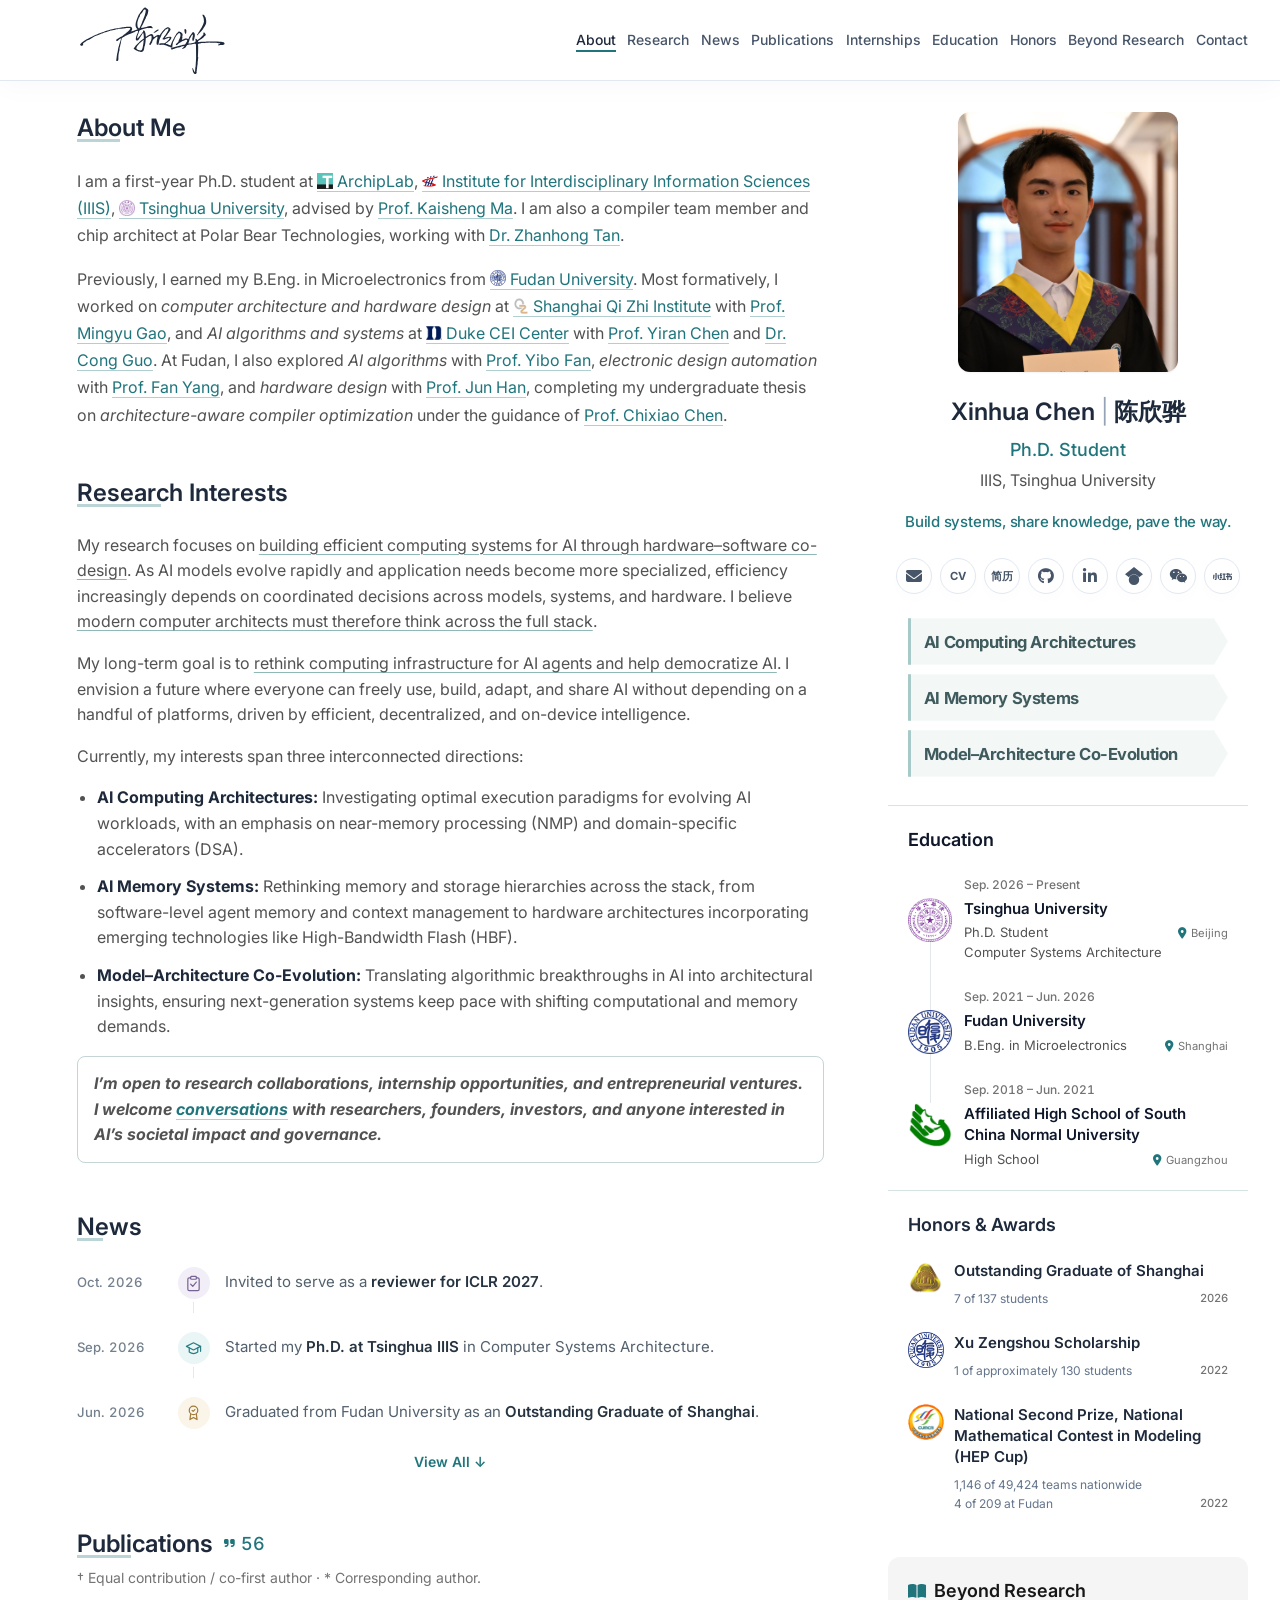
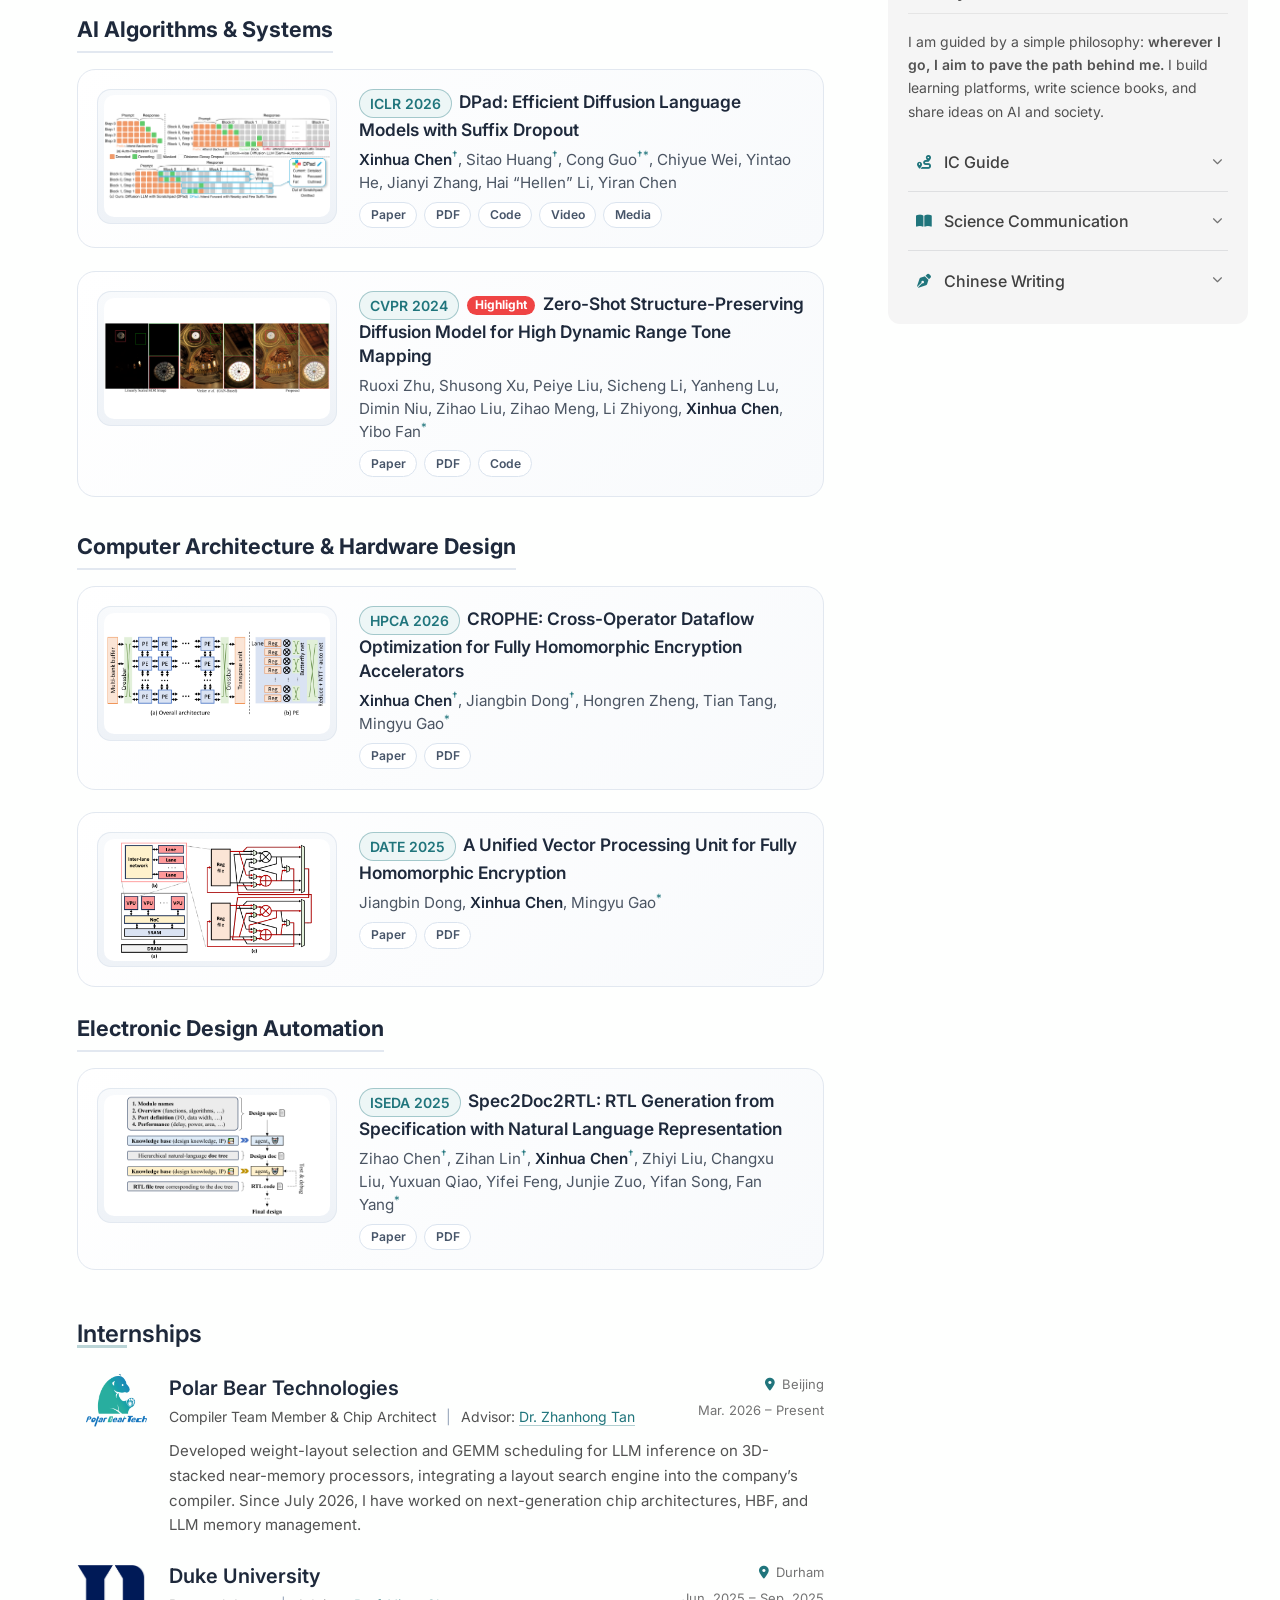
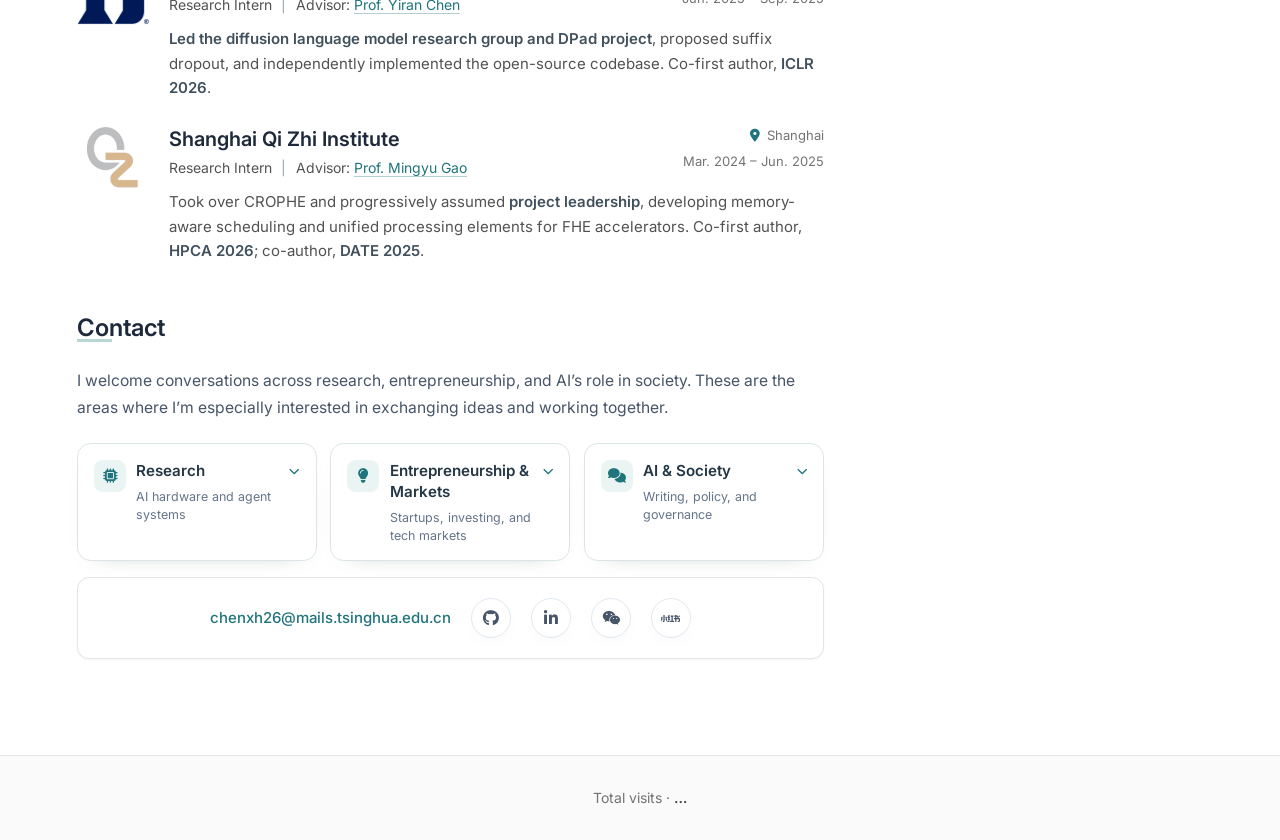
==== site/index.html @ 46548322 "Update published website" ====
<!DOCTYPE html>
<html lang="en" class="scroll-smooth">
<head>
    <meta charset="UTF-8">
    <meta name="viewport" content="width=device-width, initial-scale=1.0">
    <title>Xinhua Chen | 陈欣骅</title>
    <meta name="description" content="Xinhua Chen, Ph.D. student at Tsinghua IIIS. Research in computer architecture, efficient language model inference, and fully homomorphic encryption accelerators.">
    <link rel="preconnect" href="https://fonts.googleapis.com">
    <link rel="preconnect" href="https://fonts.gstatic.com" crossorigin>
    <link rel="stylesheet" href="https://cdnjs.cloudflare.com/ajax/libs/font-awesome/6.4.0/css/all.min.css">
    <link rel="stylesheet" href="assets/tailwind.css">
    <link rel="stylesheet" href="styles.css?v=20261011-signature-align">
</head>
<body class="bg-background text-foreground antialiased font-sans">
    <nav class="top-nav glass fixed top-0 left-0 right-0 z-50 transition-all duration-300">
        <div class="nav-container max-w-[1480px] mx-auto px-4 sm:px-6 lg:px-8">
            <div class="flex justify-between items-center h-16 lg:h-20">
                <div class="flex-shrink-0">
                    <a href="#" class="signature-brand" aria-label="Xinhua Chen, back to top">
                        <img src="assets/signature/signature.svg" alt="" width="800" height="380">
                        <canvas aria-hidden="true"></canvas>
                    </a>
                </div>

                <div class="hidden lg:block">
                    <div class="ml-10 flex items-center space-x-8">
                        <ul class="nav-links flex">
                            <li><a href="#about" class="nav-item">About</a></li>
                            <li><a href="#research-thrust" class="nav-item">Research</a></li>
                            <li><a href="#latest-news" class="nav-item">News</a></li>
                            <li><a href="#publications" class="nav-item">Publications</a></li>
                            <li><a href="#experience" class="nav-item">Internships</a></li>
                            <li><a href="#educations" class="nav-item">Education</a></li>
                            <li><a href="#honors" class="nav-item">Honors</a></li>
                            <li><a href="#outreach" class="nav-item">Beyond Research</a></li>
                            <li><a href="#contact" class="nav-item">Contact</a></li>
                        </ul>
                    </div>
                </div>

                <div class="lg:hidden flex items-center">
                    <button class="mobile-menu-btn p-2 rounded-md text-neutral-600 hover:text-primary" aria-label="Toggle navigation" aria-controls="mobile-menu" aria-expanded="false">
                        <i class="fas fa-bars"></i>
                    </button>
                </div>
            </div>

            <div class="mobile-menu hidden lg:hidden absolute top-16 left-0 w-full bg-white/95 backdrop-blur-md border-b border-neutral-200 shadow-lg" id="mobile-menu">
                <ul class="flex flex-col py-4 px-4 space-y-4">
                    <li><a href="#about" class="mobile-nav-item block text-neutral-600 hover:text-primary font-medium">About</a></li>
                    <li><a href="#research-thrust" class="mobile-nav-item block text-neutral-600 hover:text-primary font-medium">Research</a></li>
                    <li><a href="#latest-news" class="mobile-nav-item block text-neutral-600 hover:text-primary font-medium">News</a></li>
                    <li><a href="#publications" class="mobile-nav-item block text-neutral-600 hover:text-primary font-medium">Publications</a></li>
                    <li><a href="#experience" class="mobile-nav-item block text-neutral-600 hover:text-primary font-medium">Internships</a></li>
                    <li><a href="#educations" class="mobile-nav-item block text-neutral-600 hover:text-primary font-medium">Education</a></li>
                    <li><a href="#honors" class="mobile-nav-item block text-neutral-600 hover:text-primary font-medium">Honors</a></li>
                    <li><a href="#outreach" class="mobile-nav-item block text-neutral-600 hover:text-primary font-medium">Beyond Research</a></li>
                    <li><a href="#contact" class="mobile-nav-item block text-neutral-600 hover:text-primary font-medium">Contact</a></li>
                </ul>
            </div>
        </div>
    </nav>

    <main class="min-h-screen pt-20 lg:pt-28 pb-12">
        <div class="homepage-container w-full max-w-[1480px] mx-auto px-4 sm:px-6 lg:px-8">
            <div class="grid-layout">
                <div class="profile-column">
                    <div class="profile-card">
                        <div class="profile-image-container mb-6 mx-auto max-w-[180px]">
                            <img src="assets/profile.jpeg" alt="Xinhua Chen in graduation attire" class="profile-portrait w-full rounded-xl shadow-sm" width="220" height="260">
                        </div>

                        <div class="text-center mb-6">
                            <h1 class="text-2xl font-sans font-semibold text-primary mb-2">Xinhua Chen <span class="profile-name-divider">|</span> <span lang="zh">陈欣骅</span></h1>
                            <p class="text-lg text-accent font-medium mb-1">Ph.D. Student</p>
                            <p class="text-neutral-600 mb-2">IIIS, Tsinghua University</p>
                            <p class="profile-slogan">Build systems, share knowledge, pave the way.</p>
                        </div>

                        <div class="social-links flex flex-wrap justify-center gap-3 mb-6">
                            <a href="mailto:chenxh26@mails.tsinghua.edu.cn" class="social-btn" title="Email" aria-label="Email Xinhua Chen"><i class="fas fa-envelope" aria-hidden="true"></i></a>
                            <a href="assets/downloads/Xinhua_Chen_CV.pdf" target="_blank" rel="noopener noreferrer" class="social-btn" title="View English CV" aria-label="View English CV in a new tab"><span class="cv-label" aria-hidden="true">CV</span></a>
                            <a href="assets/downloads/Xinhua_Chen_CV_Chinese.pdf" target="_blank" rel="noopener noreferrer" class="social-btn" title="查看中文简历" aria-label="在新标签页查看中文简历" lang="zh"><span class="cv-label cv-label-zh" aria-hidden="true">简历</span></a>
                            <a href="https://github.com/Crys-Chen" target="_blank" rel="noopener noreferrer" class="social-btn" title="GitHub" aria-label="GitHub"><i class="fab fa-github" aria-hidden="true"></i></a>
                            <a href="https://www.linkedin.com/in/xinhua-欣骅-chen-陈-586653382" target="_blank" rel="noopener noreferrer" class="social-btn" title="LinkedIn" aria-label="LinkedIn"><i class="fab fa-linkedin-in" aria-hidden="true"></i></a>
                            <a href="https://scholar.google.com/citations?user=9-QFSy4AAAAJ&amp;hl=en" target="_blank" rel="noopener noreferrer" class="social-btn" title="Google Scholar" aria-label="Google Scholar"><span class="brand-icon scholar-icon" aria-hidden="true"></span></a>
                            <button type="button" class="social-btn" data-contact-qr="wechat" title="微信公众号" aria-label="微信公众号二维码" aria-haspopup="dialog" aria-controls="contact-qr-dialog"><i class="fab fa-weixin" aria-hidden="true"></i></button>
                            <a class="social-btn" href="https://www.xiaohongshu.com/user/profile/68313ca2000000000d009a5e" target="_blank" rel="noopener noreferrer" title="小红书" aria-label="Xiaohongshu"><span class="brand-icon xiaohongshu-icon" aria-hidden="true"></span></a>
                        </div>

                        <ul class="research-direction-tags" aria-label="Research directions">
                            <li>AI Computing Architectures</li>
                            <li>AI Memory Systems</li>
                            <li>Model–Architecture Co-Evolution</li>
                        </ul>
                    </div>
                        <section id="educations" class="education-sidebar scroll-mt-24">
                            <h3>Education</h3>
                            <article class="school-row">
                                <div class="school-date" aria-label="September 2026 to present"><time datetime="2026-09">Sep. 2026</time> <span>– Present</span></div>
                                <span class="school-logo tsinghua-logo"><img src="assets/schools/tsinghua-slide.png" alt="Tsinghua University emblem"></span>
                                <div class="school-info"><h4>Tsinghua University</h4><div class="school-subtitle"><p>Ph.D. Student</p><span class="school-location"><i class="fas fa-location-dot" aria-hidden="true"></i> Beijing</span></div><p>Computer Systems Architecture</p></div>
                            </article>
                            <article class="school-row">
                                <div class="school-date" aria-label="September 2021 to June 2026"><time datetime="2021-09">Sep. 2021</time> <time datetime="2026-06">– Jun. 2026</time></div>
                                <span class="school-logo fudan-logo"><img src="assets/schools/fudan-slide.png" alt="Fudan University emblem"></span>
                                <div class="school-info"><h4>Fudan University</h4><div class="school-subtitle"><p>B.Eng. in Microelectronics</p><span class="school-location"><i class="fas fa-location-dot" aria-hidden="true"></i> Shanghai</span></div></div>
                            </article>
                            <article class="school-row">
                                <div class="school-date" aria-label="September 2018 to June 2021"><time datetime="2018-09">Sep. 2018</time> <time datetime="2021-06">– Jun. 2021</time></div>
                                <span class="school-logo hsfz-logo"><img src="assets/schools/hsfz-slide.png" alt="华南师范大学附属中学校徽"></span>
                                <div class="school-info"><h4>Affiliated High School of South China Normal University</h4><div class="school-subtitle"><p>High School</p><span class="school-location"><i class="fas fa-location-dot" aria-hidden="true"></i> Guangzhou</span></div></div>
                            </article>
                        </section>
                        <section id="honors" class="honors-sidebar scroll-mt-24" aria-labelledby="honors-heading">
                            <div class="honors-sidebar-header">
                                <h2 id="honors-heading">Honors &amp; Awards</h2>
                                <button type="button" id="honors-toggle" class="inline-toggle" aria-controls="honors-container" aria-expanded="false">View All ↓</button>
                            </div>
                            <div id="honors-container" class="honors-list"></div>
                        </section>
                        <section id="outreach" class="outreach-sidebar scroll-mt-24" aria-labelledby="outreach-heading">
                            <h2 id="outreach-heading"><i class="fas fa-book-open" aria-hidden="true"></i> Beyond Research</h2>
                            <p class="outreach-sidebar-philosophy">I am guided by a simple philosophy: <strong>wherever I go, I aim to pave the path behind me.</strong> I build learning platforms, write science books, and share ideas on AI and society.</p>
                            <div class="outreach-cards">
                                <details class="outreach-project" id="outreach-guide">
                                    <summary><i class="fas fa-route outreach-entry-icon" aria-hidden="true"></i><span class="outreach-card-title">IC Guide</span><i class="fas fa-chevron-down outreach-chevron" aria-hidden="true"></i></summary>
                                    <div class="outreach-project-body">
                                    <p class="sidebar-project-description">I founded <em>IC Guide</em>, the first Chinese-language open IC self-study portal, to connect scattered coursework into clear learning paths and lower the barrier to entry.</p>
                                    <a class="outreach-media guide-preview" href="https://crys-chen.github.io/ic-guide/" aria-label="Explore IC Guide">
                                        <iframe src="assets/outreach/ic-guide-preview.html" title="IC Guide homepage with its animated heading" tabindex="-1" aria-hidden="true" loading="lazy"></iframe>
                                    </a>
                                    <a class="outreach-action" href="https://crys-chen.github.io/ic-guide/">Explore IC Guide <span aria-hidden="true">→</span></a>
                                    </div>
                                </details>
                                <details class="outreach-project" id="outreach-book">
                                    <summary><i class="fas fa-book-open outreach-entry-icon" aria-hidden="true"></i><span class="outreach-card-title">Science Communication</span><i class="fas fa-chevron-down outreach-chevron" aria-hidden="true"></i></summary>
                                    <div class="outreach-project-body">
                                    <p class="sidebar-project-description">I am the lead writer of a children’s science book with <a href="https://xhslink.cn/o/2GBCrM7FCgY">Tongleiren (<span lang="zh">童类人</span>)</a>, where I also serve as an invited reviewer.</p>
                                    <div class="sidebar-book-caption">
                                        <p class="sidebar-book-title"><em>Exploring the World of Semiconductors</em></p>
                                        <p class="sidebar-project-meta">Forthcoming late 2026</p>
                                    </div>
                                    <div class="outreach-media book-preview">
                                        <button type="button" data-outreach-image="assets/outreach/semiconductor-title-page.png" data-outreach-title="Exploring the World of Semiconductors" aria-label="Enlarge the book title page"><img src="assets/outreach/semiconductor-title-page.png" alt="Book title page with a white egret flying over solar panels" width="769" height="900" loading="lazy"></button>
                                        <button type="button" data-outreach-image="assets/outreach/semiconductor-materials.png" data-outreach-title="导体与绝缘体之间的‘墙头草’" aria-label="Enlarge the semiconductor science page"><img src="assets/outreach/semiconductor-materials.png" alt="Illustrated book page explaining conductors, insulators, and semiconductors" width="770" height="900" loading="lazy"></button>
                                    </div>
                                    </div>
                                </details>
                                <details class="outreach-project" id="outreach-writing">
                                    <summary><i class="fas fa-pen-nib outreach-entry-icon" aria-hidden="true"></i><span class="outreach-card-title">Chinese Writing</span><i class="fas fa-chevron-down outreach-chevron" aria-hidden="true"></i></summary>
                                    <div class="outreach-project-body">
                                    <p class="sidebar-project-description">I enjoy writing in Chinese about AI, technology, and society.</p>
                                    <div class="featured-essays">
                                        <a class="featured-essay" href="https://mp.weixin.qq.com/s?__biz=MzkxNTM3OTQzNQ==&amp;mid=2247484740&amp;idx=1&amp;sn=9d83e09115045f2c045a3c9a5104662e&amp;chksm=c0c61a5f7e9f4b59e85a2ce371d721b9494c367080428a4d435ed9a359a66a542ccae1cd14ba#rd" target="_blank" rel="noopener noreferrer"><img src="assets/writing/2247484740.jpg" alt="" width="959" height="409" loading="lazy"><span class="featured-essay-copy"><span class="featured-essay-title">The Dawn of AI Agents: Questions We Must Answer</span><span class="featured-essay-original" lang="zh">Agent 元年，我们将要回答的问题</span></span></a>
                                        <a class="featured-essay" href="https://mp.weixin.qq.com/s?__biz=MzkxNTM3OTQzNQ==&amp;mid=2247484773&amp;idx=1&amp;sn=2d0eef1e432b7f62ae9a76b5d4da2bc5&amp;chksm=c0ab6985c7c80ad5685bef1548c0268ba8429b05fb3a12d7e98c91e6fbd60878b0f61d862a95#rd" target="_blank" rel="noopener noreferrer"><img src="assets/writing/2247484773.jpg" alt="" width="1280" height="545" loading="lazy"><span class="featured-essay-copy"><span class="featured-essay-title">AI Doomerism Obscures the Questions That Matter Now</span><span class="featured-essay-original" lang="zh">“AI末世论”，掩盖了真正迫在眉睫的议题</span></span></a>
                                    </div>
                                    <a class="outreach-action" href="pages/writing.html">Read my essays <span aria-hidden="true">→</span></a>
                                    </div>
                                </details>
                            </div>
                        </section>
                </div>

                <div class="content-column space-y-12">
                    <section id="about" class="scroll-mt-24">
                        <div class="section-header mb-6">
                            <h2 class="text-2xl font-sans font-semibold text-primary">About Me</h2>
                        </div>
                        <div class="prose max-w-none text-neutral-600 text-left formal-font">
                            <p class="mb-4">I am a first-year Ph.D. student at <a class="link-highlight" href="https://group.iiis.tsinghua.edu.cn/~maks/"><img class="institution-icon" src="assets/organizations/archiplab.png" alt="" aria-hidden="true">ArchipLab</a>, <a class="link-highlight" href="https://iiis.tsinghua.edu.cn/"><img class="institution-icon" src="assets/organizations/iiis.png" alt="" aria-hidden="true">Institute for Interdisciplinary Information Sciences (IIIS)</a>, <a class="link-highlight" href="https://www.tsinghua.edu.cn/"><img class="institution-icon" src="assets/schools/tsinghua-slide.png" alt="" aria-hidden="true">Tsinghua University</a>, advised by <a class="link-highlight" href="https://iiis.tsinghua.edu.cn/rydw/qzjs/makaisheng.htm">Prof. Kaisheng Ma</a>. I am also a compiler team member and chip architect at Polar Bear Technologies, working with <a class="link-highlight" href="https://www.zhanhongtan.com/">Dr. Zhanhong Tan</a>.</p>
                            <p>Previously, I earned my B.Eng. in Microelectronics from <a class="link-highlight" href="https://www.fudan.edu.cn/"><img class="institution-icon" src="assets/schools/fudan-slide.png" alt="" aria-hidden="true">Fudan University</a>. Most formatively, I worked on <span class="research-area">computer architecture and hardware design</span> at <a class="link-highlight" href="https://www.sqz.ac.cn/"><img class="institution-icon" src="assets/organizations/qizhi-slide.png" alt="" aria-hidden="true">Shanghai Qi Zhi Institute</a> with <a class="link-highlight" href="https://people.iiis.tsinghua.edu.cn/~gaomy/">Prof. Mingyu Gao</a>, and <span class="research-area">AI algorithms and systems</span> at <a class="link-highlight" href="https://cei.pratt.duke.edu/"><img class="institution-icon" src="assets/organizations/duke-slide.png" alt="" aria-hidden="true">Duke CEI Center</a> with <a class="link-highlight" href="https://ece.duke.edu/people/yiran-chen/">Prof. Yiran Chen</a> and <a class="link-highlight" href="https://guocong.me/">Dr. Cong Guo</a>. At Fudan, I also explored <span class="research-area">AI algorithms</span> with <a class="link-highlight" href="https://viplab.fudan.edu.cn/about.html">Prof. Yibo Fan</a>, <span class="research-area">electronic design automation</span> with <a class="link-highlight" href="https://ephonic.github.io/">Prof. Fan Yang</a>, and <span class="research-area">hardware design</span> with <a class="link-highlight" href="https://icmne.fudan.edu.cn/2c/af/c48925a732335/page.htm">Prof. Jun Han</a>, completing my undergraduate thesis on <span class="research-area">architecture-aware compiler optimization</span> under the guidance of <a class="link-highlight" href="https://cihlab.github.io/cxchen.html">Prof. Chixiao Chen</a>.</p>
                        </div>
                    </section>

                    <section id="research-thrust" class="scroll-mt-24">
                        <div class="section-header mb-6"><h2 class="text-2xl font-sans font-semibold text-primary">Research Interests</h2></div>
                        <div class="space-y-4 text-neutral-600">
                            <p>My research focuses on <span class="research-emphasis">building efficient computing systems for AI through hardware–software co-design</span>. As AI models evolve rapidly and application needs become more specialized, efficiency increasingly depends on coordinated decisions across models, systems, and hardware. I believe <span class="research-emphasis">modern computer architects must therefore think across the full stack</span>.</p>
                            <p>My long-term goal is to <span class="research-emphasis">rethink computing infrastructure for AI agents and help democratize AI</span>. I envision a future where everyone can freely use, build, adapt, and share AI without depending on a handful of platforms, driven by efficient, decentralized, and on-device intelligence.</p>
                            <p>Currently, my interests span three interconnected directions:</p>
                            <ul class="list-disc pl-5 space-y-3">
                                <li><strong class="text-primary">AI Computing Architectures:</strong> Investigating optimal execution paradigms for evolving AI workloads, with an emphasis on near-memory processing (NMP) and domain-specific accelerators (DSA).</li>
                                <li><strong class="text-primary">AI Memory Systems:</strong> Rethinking memory and storage hierarchies across the stack, from software-level agent memory and context management to hardware architectures incorporating emerging technologies like High-Bandwidth Flash (HBF).</li>
                                <li><strong class="text-primary">Model–Architecture Co-Evolution:</strong> Translating algorithmic breakthroughs in AI into architectural insights, ensuring next-generation systems keep pace with shifting computational and memory demands.</li>
                            </ul>
                            <p class="collaboration-invitation">I’m open to research collaborations, internship opportunities, and entrepreneurial ventures. I welcome <a class="link-highlight" href="#contact">conversations</a> with researchers, founders, investors, and anyone interested in AI’s societal impact and governance.</p>
                        </div>
                    </section>

                    <section id="latest-news" class="scroll-mt-24">
                        <div class="section-header mb-6">
                            <h2 class="text-2xl font-sans font-semibold text-primary">News</h2>
                        </div>
                        <div id="news-container" class="news-list space-y-4"></div>
                        <div class="news-list-footer"><button type="button" id="news-toggle" class="inline-toggle" aria-controls="news-container" aria-expanded="false">View All ↓</button></div>
                    </section>

                    <section id="publications" class="scroll-mt-24">
                        <div class="section-header mb-6">
                            <div class="publication-heading-row">
                                <h2 class="text-2xl font-sans font-semibold text-primary">Publications</h2>
                                <a id="citation-count" class="citation-count" href="https://scholar.google.com/citations?user=9-QFSy4AAAAJ&amp;hl=en" target="_blank" rel="noopener noreferrer" aria-label="Total citations on Google Scholar">
                                    <i class="fa-solid fa-quote-right" aria-hidden="true"></i>
                                    <span data-citation-value>…</span>
                                </a>
                            </div>
                            <p class="text-sm text-neutral-500 mt-2">† Equal contribution / co-first author · * Corresponding author.</p>
                        </div>

                        <div id="featured-publications-container" class="publications-list space-y-6"></div>
                    </section>



                    <section id="experience" class="scroll-mt-24">
                        <div class="section-header mb-6"><h2 class="text-2xl font-sans font-semibold text-primary">Internships</h2></div>
                        <div class="space-y-6 text-neutral-600">
                            <article class="experience-entry">
                                <span class="organization-logo polar-logo"><img src="assets/organizations/polar-bear.png" alt="Polar Bear Technologies logo"></span>
                                <div>
                                <div class="experience-header">
                                    <div>
                                        <h3 class="text-xl font-sans font-semibold text-primary">Polar Bear Technologies</h3>
                                        <p class="experience-advisor"><span class="experience-role">Compiler Team Member &amp; Chip Architect</span> <span class="experience-advisor-group"><span class="experience-separator" aria-hidden="true">|</span> Advisor: <a class="link-highlight" href="https://www.zhanhongtan.com/">Dr. Zhanhong Tan</a></span></p>
                                    </div>
                                    <div class="experience-meta"><span><i class="fas fa-location-dot" aria-hidden="true"></i> Beijing</span><time>Mar. 2026 – Present</time></div>
                                </div>
                                <p class="experience-details">Developed weight-layout selection and GEMM scheduling for LLM inference on 3D-stacked near-memory processors, integrating a layout search engine into the company’s compiler. Since July 2026, I have worked on next-generation chip architectures, HBF, and LLM memory management.</p>
                            </div>
                            </article>
                            <article class="experience-entry">
                                <img class="organization-logo duke" src="assets/organizations/duke-slide.png" alt="Duke University logo">
                                <div>
                                <div class="experience-header">
                                    <div>
                                        <h3 class="text-xl font-sans font-semibold text-primary">Duke University</h3>
                                        <p class="experience-advisor"><span class="experience-role">Research Intern</span> <span class="experience-advisor-group"><span class="experience-separator" aria-hidden="true">|</span> Advisor: <a class="link-highlight" href="https://ece.duke.edu/people/yiran-chen/">Prof. Yiran Chen</a></span></p>
                                    </div>
                                    <div class="experience-meta"><span><i class="fas fa-location-dot" aria-hidden="true"></i> Durham</span><time>Jun. 2025 – Sep. 2025</time></div>
                                </div>
                                <p class="experience-details"><strong>Led the diffusion language model research group and DPad project</strong>, proposed suffix dropout, and independently implemented the open-source codebase. Co-first author, <strong>ICLR 2026</strong>.</p>
                            </div>
                            </article>
                            <article class="experience-entry">
                                <img class="organization-logo qizhi" src="assets/organizations/qizhi-slide.png" alt="Shanghai Qi Zhi Institute logo">
                                <div>
                                <div class="experience-header">
                                    <div>
                                        <h3 class="text-xl font-sans font-semibold text-primary">Shanghai Qi Zhi Institute</h3>
                                        <p class="experience-advisor"><span class="experience-role">Research Intern</span> <span class="experience-advisor-group"><span class="experience-separator" aria-hidden="true">|</span> Advisor: <a class="link-highlight" href="https://people.iiis.tsinghua.edu.cn/~gaomy/">Prof. Mingyu Gao</a></span></p>
                                    </div>
                                    <div class="experience-meta"><span><i class="fas fa-location-dot" aria-hidden="true"></i> Shanghai</span><time>Mar. 2024 – Jun. 2025</time></div>
                                </div>
                                <p class="experience-details">Took over CROPHE and progressively assumed <strong>project leadership</strong>, developing memory-aware scheduling and unified processing elements for FHE accelerators. Co-first author, <strong>HPCA 2026</strong>; co-author, <strong>DATE 2025</strong>.</p>
                            </div>
                            </article>
                        </div>
                    </section>



                    <section id="contact" class="scroll-mt-24">
                        <div class="section-header mb-6"><h2 class="text-2xl font-sans font-semibold text-primary">Contact</h2></div>
                        <div class="contact-content">
                            <p class="contact-intro">I welcome conversations across research, entrepreneurship, and AI’s role in society. These are the areas where I’m especially interested in exchanging ideas and working together.</p>
                            <div class="contact-topics">
                                <button type="button" class="contact-topic" aria-expanded="false" aria-controls="contact-research"><span class="contact-topic-icon"><i class="fas fa-microchip" aria-hidden="true"></i></span><span class="contact-topic-labels"><span class="contact-topic-title">Research</span><span class="contact-topic-subtitle">AI hardware and agent systems</span></span><i class="fas fa-chevron-down contact-topic-chevron" aria-hidden="true"></i></button>
                                <button type="button" class="contact-topic" aria-expanded="false" aria-controls="contact-ventures"><span class="contact-topic-icon"><i class="fas fa-lightbulb" aria-hidden="true"></i></span><span class="contact-topic-labels"><span class="contact-topic-title">Entrepreneurship &amp; Markets</span><span class="contact-topic-subtitle">Startups, investing, and tech markets</span></span><i class="fas fa-chevron-down contact-topic-chevron" aria-hidden="true"></i></button>
                                <button type="button" class="contact-topic" aria-expanded="false" aria-controls="contact-society"><span class="contact-topic-icon"><i class="fas fa-comments" aria-hidden="true"></i></span><span class="contact-topic-labels"><span class="contact-topic-title">AI &amp; Society</span><span class="contact-topic-subtitle">Writing, policy, and governance</span></span><i class="fas fa-chevron-down contact-topic-chevron" aria-hidden="true"></i></button>
                            </div>
                            <div class="contact-topic-panel" id="contact-research" hidden><p>My current work focuses on 3D-stacked near-memory processing and High-Bandwidth Flash (HBF). I study how emerging workloads, including workplace AI agents and world models, reshape compute and memory requirements.</p><p>I welcome collaborations on these topics and, more broadly, on redesigning computer systems for AI agents across the hardware–software stack.</p></div>
                            <div class="contact-topic-panel" id="contact-ventures" hidden><p>My technical perspective has helped me spot emerging opportunities in memory, CPUs, and EDA in public markets. I’m less certain how far that growth will go or how markets will price it, and I’d value investors’ perspectives.</p><p>I also have early startup ideas and hope to found a company in the next two to five years. I’d be glad to meet potential cofounders.</p></div>
                            <div class="contact-topic-panel" id="contact-society" hidden><p>A compelling technical vision does not guarantee a better society. In my essay <a href="https://mp.weixin.qq.com/s?__biz=MzkxNTM3OTQzNQ==&amp;mid=2247484773&amp;idx=1&amp;sn=2d0eef1e432b7f62ae9a76b5d4da2bc5&amp;chksm=c0ab6985c7c80ad5685bef1548c0268ba8429b05fb3a12d7e98c91e6fbd60878b0f61d862a95#rd" target="_blank" rel="noopener noreferrer">“AI Doomerism Obscures the Questions That Matter Now”</a> (in Chinese), I raise six questions about AI’s effects on human relationships, collective judgment, and the governance of on-device models. Addressing them calls for perspectives from psychology, sociology, economics, and law.</p><p>I welcome conversations and collaborations across these fields.</p></div>
                            <div class="contact-card bg-white rounded-xl shadow-sm border border-neutral-200 p-5">
                            <div class="social-links contact-social-links">
                            <a href="mailto:chenxh26@mails.tsinghua.edu.cn" class="contact-email" aria-label="Email Xinhua Chen">chenxh26@mails.tsinghua.edu.cn</a>
                            <a href="https://github.com/Crys-Chen" target="_blank" rel="noopener noreferrer" class="social-btn" title="GitHub" aria-label="GitHub"><i class="fab fa-github" aria-hidden="true"></i></a>
                            <a href="https://www.linkedin.com/in/xinhua-欣骅-chen-陈-586653382" target="_blank" rel="noopener noreferrer" class="social-btn" title="LinkedIn" aria-label="LinkedIn"><i class="fab fa-linkedin-in" aria-hidden="true"></i></a>
                            <button type="button" class="social-btn" data-contact-qr="wechat" title="微信公众号" aria-label="微信公众号二维码" aria-haspopup="dialog" aria-controls="contact-qr-dialog"><i class="fab fa-weixin" aria-hidden="true"></i></button>
                            <a class="social-btn" href="https://www.xiaohongshu.com/user/profile/68313ca2000000000d009a5e" target="_blank" rel="noopener noreferrer" title="小红书" aria-label="Xiaohongshu"><span class="brand-icon xiaohongshu-icon" aria-hidden="true"></span></a>
                            </div>
                            </div>
                        </div>
                    </section>
                </div>
            </div>
        </div>
    </main>

    <dialog id="outreach-preview-dialog" class="outreach-preview-dialog" aria-labelledby="outreach-preview-title">
        <div class="outreach-preview-header"><h2 id="outreach-preview-title"></h2><button type="button" aria-label="Close image preview">×</button></div>
        <img alt="">
    </dialog>

    <dialog id="contact-qr-dialog" class="contact-qr-dialog" aria-labelledby="contact-qr-title">
        <div class="contact-qr-header">
            <h2 id="contact-qr-title"></h2>
            <button type="button" class="contact-qr-close" aria-label="Close QR code"><i class="fas fa-xmark" aria-hidden="true"></i></button>
        </div>
        <img id="contact-qr-image" alt="" width="430" height="430">
        <p class="contact-qr-hint">扫描二维码关注 / Scan to follow</p>
    </dialog>

    <footer class="border-t border-neutral-200 py-8 mt-12 bg-neutral-50">
        <div class="max-w-[90rem] mx-auto px-4 text-center text-neutral-500 text-sm">
            <p>Total visits <span aria-hidden="true">·</span> <strong id="visit-count" class="text-neutral-700 font-semibold">…</strong></p>
        </div>
    </footer>

    <script src="script.js?v=20261010-contact-topics"></script>
    <script defer src="assets/signature/engine.js"></script>
    <script defer src="assets/signature/brand.js?v=20261011-speed2"></script>
    <script defer src="assets/visit.js"></script>
</body>
</html>
---- site/styles.css ----
@import url('https://fonts.googleapis.com/css2?family=Inter:wght@400;500;600;700&display=swap');

body {
    font-family: 'Inter', -apple-system, BlinkMacSystemFont, 'Segoe UI', 'PingFang SC', 'Noto Sans SC', sans-serif;
    color: #0f172a;
    background-color: #f8fafc;
    line-height: 1.6;
    margin: 0;
}

h1, h2, h3, h4, h5, h6 {
    font-family: 'Inter', -apple-system, BlinkMacSystemFont, 'Segoe UI', 'PingFang SC', 'Noto Sans SC', sans-serif;
}

a {
    color: inherit;
}

.font-serif {
    font-family: 'Inter', -apple-system, BlinkMacSystemFont, 'Segoe UI', 'PingFang SC', 'Noto Sans SC', sans-serif;
}

.font-sans {
    font-family: 'Inter', -apple-system, BlinkMacSystemFont, 'Segoe UI', 'PingFang SC', 'Noto Sans SC', sans-serif;
}

.glass {
    background: rgba(255, 255, 255, 0.85);
    backdrop-filter: blur(12px);
    -webkit-backdrop-filter: blur(12px);
    border-bottom: 1px solid rgba(255, 255, 255, 0.3);
    box-shadow: 0 4px 30px rgba(0, 0, 0, 0.03);
}

.top-nav {
    background: rgba(255, 255, 255, 0.92);
    border-bottom: 1px solid #e2e8f0;
}

.signature-brand {
    display: block;
    position: relative;
    width: 150px;
    height: 71px;
    flex-shrink: 0;
}

.signature-brand img,
.signature-brand canvas {
    position: absolute;
    inset: 0;
    display: block;
    width: 100%;
    height: 100%;
}

.signature-brand canvas { opacity: 0; }
.signature-brand.is-animated img { opacity: 0; }
.signature-brand.is-animated canvas { opacity: 1; }

@media (min-width: 1024px) {
    .top-nav .nav-container { padding-left: clamp(64px, 6vw, 96px); }
}

@media (max-width: 1023px) {
    .signature-brand { width: 124px; height: 59px; }
}

.nav-links {
    list-style: none;
    margin: 0;
    padding: 0;
    gap: clamp(.5rem, .9vw, .9rem);
    align-items: center;
}

.nav-item {
    position: relative;
    white-space: nowrap;
    font-size: .875rem;
    font-weight: 500;
    color: #475569;
    transition: color 0.2s;
    text-decoration: none;
}

.nav-item:hover,
.nav-item.active {
    color: #1e293b;
}

.nav-item::after {
    content: '';
    position: absolute;
    width: 0;
    height: 2px;
    bottom: -4px;
    left: 0;
    background-color: #20757c;
    transition: width 0.3s ease;
}

.nav-item:hover::after,
.nav-item.active::after {
    width: 100%;
}

.profile-image-container {
    position: relative;
    z-index: 10;
}

.profile-image-container .profile-portrait {
    aspect-ratio: 11 / 13;
    height: auto;
    object-fit: cover;
    object-position: 36% center;
}

.profile-name-divider { color: #94a3b8; font-weight: 400; }
.profile-card { container-type: inline-size; min-width: 0; }
.profile-slogan { margin: 1rem auto 0; color: #20757c; font-size: clamp(.75rem, 4.17cqi, .9375rem); line-height: 1.65; font-weight: 500; letter-spacing: -.015em; white-space: nowrap; }
.research-direction-tags {
    display: grid;
    gap: .6rem;
    list-style: none;
    padding: 0;
    margin: 0 1.25rem 1.75rem;
}
.research-direction-tags li {
    padding: .7rem 1.25rem .7rem .8rem;
    border: 0;
    border-left: 3px solid #a7c9c8;
    border-radius: 0;
    background: #f3f8f7;
    color: #405b5e;
    font-size: clamp(.875rem, 4.6cqi, 1.0625rem);
    font-weight: 700;
    letter-spacing: -.025em;
    line-height: 1.45;
    white-space: nowrap;
    clip-path: polygon(0 0, calc(100% - 14px) 0, 100% 50%, calc(100% - 14px) 100%, 0 100%);
}
.institution-icon { display: inline-block; width: 1em; height: 1em; object-fit: contain; vertical-align: -0.12em; margin-right: 0.25em; }
.institution-globe { font-size: 0.9em; margin-right: 0.25em; }
.research-area {
    font-style: italic;
    text-decoration: none;
}
.contact-intro { margin: 0 0 1.35rem; color: #475569; font-size: .98rem; line-height: 1.7; }
.contact-topics { display: grid; grid-template-columns: repeat(3, minmax(0, 1fr)); gap: .85rem; margin-bottom: 1rem; align-items: stretch; }
.contact-topic { display: grid; grid-template-columns: 2rem minmax(0, 1fr) .65rem; gap: .65rem; align-items: start; min-width: 0; min-height: 6.5rem; padding: 1rem; border: 1px solid #dbe5e7; border-radius: .85rem; background: #fff; box-shadow: 0 8px 24px -22px rgba(15, 23, 42, .6); cursor: pointer; text-align: left; font-family: inherit; }
.contact-topic[aria-expanded="true"] { border-color: #9ec7c5; background: #f6faf9; box-shadow: 0 10px 28px -22px rgba(32, 117, 124, .55); }
.contact-topic:focus-visible { outline: 2px solid #20757c; outline-offset: 3px; }
.contact-topic-icon { display: inline-flex; align-items: center; justify-content: center; width: 2rem; height: 2rem; border-radius: .55rem; background: #eaf4f3; color: #20757c; font-size: .9rem; }
.contact-topic-labels { display: grid; gap: .42rem; min-width: 0; }
.contact-topic-title { color: #243746; font-size: .95rem; font-weight: 600; line-height: 1.4; }
.contact-topic-subtitle { color: #64748b; font-size: .78rem; line-height: 1.4; }
.contact-topic-chevron { margin-top: .35rem; color: #20757c; font-size: .68rem; transition: transform .2s ease; }
.contact-topic[aria-expanded="true"] .contact-topic-chevron { transform: rotate(180deg); }
.contact-topic-panel { margin: 0 0 1rem; padding: 1.15rem 1.35rem; border: 1px solid #dbe5e7; border-radius: .85rem; background: #f8fbfa; color: #475569; font-size: .94rem; line-height: 1.7; }
.contact-topic-panel[hidden] { display: none; }
.contact-topic-panel p { margin: 0; }
.contact-topic-panel p + p { margin-top: .85rem; }
.contact-topic-panel a { color: #20757c; text-decoration: underline; text-underline-offset: .15em; }
.contact-social-links { display: flex; flex-wrap: nowrap; align-items: center; justify-content: center; gap: clamp(.5rem, 2vw, 1.25rem); }
.contact-email { color: #20757c; font-size: .9375rem; font-weight: 500; text-decoration: none; white-space: nowrap; }
.contact-email:hover { text-decoration: underline; text-underline-offset: .2em; }
.contact-email:focus-visible { outline: 2px solid #20757c; outline-offset: 3px; }
@media (max-width: 760px) { .contact-topics { grid-template-columns: 1fr; } .contact-topic { min-height: 0; } }
@media (max-width: 540px) { .contact-social-links { flex-wrap: wrap; } .contact-email { flex-basis: 100%; text-align: center; white-space: normal; overflow-wrap: anywhere; } }
@media (prefers-reduced-motion: reduce) { .contact-topic-chevron { transition: none; } }
.pub-summary { font-size: .9rem; color: #475569; margin: .65rem 0 .35rem; }
.pub-contribution { font-size: .85rem; color: #64748b; margin: .35rem 0 .65rem; }

section {
    position: relative;
}

.section-header h2,
.section-title {
    position: relative;
    display: inline-block;
}

.section-header h2::after,
.section-title::after {
    content: '';
    position: absolute;
    bottom: 2px;
    left: 0;
    width: 40%;
    height: 3px;
    background-color: rgba(32, 117, 124, 0.3);
    z-index: -1;
}

.grid-layout {
    display: grid;
    grid-template-columns: 1fr;
    gap: 2rem;
}

@media (max-width: 1023px) {
    .profile-column,
    .content-column { display: contents; }
    .profile-card { order: 0; }
    .research-direction-tags { display: none; }
    .content-column > section { margin-top: 0 !important; min-width: 0; }
    #about { order: 1; }
    #research-thrust { order: 2; }
    #latest-news { order: 3; }
    #publications { order: 4; }
    #experience { order: 5; }
    #educations { order: 6; }
    #honors { order: 7; }
    #outreach { order: 8; margin-top: 0; }
    #contact { order: 9; }
}

@media (min-width: 1024px) {
    main .homepage-container { padding-left: clamp(64px, 6vw, 96px); }
    .profile-column .profile-image-container { max-width: 220px; }
    .grid-layout {
        grid-template-columns: minmax(0, 1fr) 360px;
        gap: 4rem;
        align-items: start;
    }
    .profile-column { grid-column: 2; grid-row: 1; }
    .content-column { grid-column: 1; grid-row: 1; min-width: 0; }
}

.inline-toggle {
    color: #20757c;
    font-size: 0.875rem;
    font-weight: 600;
    padding: 0.4rem 0;
    cursor: pointer;
}
.inline-toggle:hover { text-decoration: underline; }
.inline-toggle:focus-visible { outline: 2px solid #20757c; outline-offset: 4px; }
[hidden] { display: none !important; }
.education-sidebar { padding: 1.25rem; border-top: 1px solid #d5e3e4; }
.education-sidebar > h3 { font-size: 1.125rem; font-weight: 600; margin-bottom: 1.25rem; }
.school-row { position: relative; display: grid; grid-template-columns: 44px minmax(0, 1fr); column-gap: 12px; row-gap: 4px; align-items: start; margin-bottom: 1.5rem; }
.school-row:not(:last-child)::before { content: ''; position: absolute; left: 22px; top: 44px; bottom: -68px; width: 1px; background: #e3e8eb; }
.school-info { grid-column: 2; grid-row: 2; min-width: 0; }
.school-subtitle { display: flex; align-items: baseline; justify-content: space-between; gap: .5rem; margin-top: .3rem; }
.school-row .school-subtitle p { flex: 1; min-width: 0; margin-top: 0; }
.school-row .school-subtitle + p { margin-top: 0; }
.school-location { flex-shrink: 0; color: #737373; font-size: .7rem; line-height: 1.6; white-space: nowrap; }
.school-date { grid-column: 2; grid-row: 1; color: #737373; font-size: .75rem; line-height: 1.6; white-space: nowrap; font-variant-numeric: tabular-nums; font-weight: 500; }
.school-date time, .school-date span { display: inline; }
.experience-entry { display: grid; grid-template-columns: 72px minmax(0, 1fr); gap: 1.25rem; }
.experience-header { display: grid; grid-template-columns: minmax(0, 1fr) auto; gap: 1rem; align-items: start; margin-bottom: 0.65rem; }
.experience-advisor { font-size: 0.875rem; margin-top: 0.25rem; }
.experience-role { font-style: normal; }
.experience-advisor-group { white-space: nowrap; }
.experience-separator { color: #94a3b8; padding: 0 .35rem; }
.experience-details { font-size: .9375rem; line-height: 1.65; }
.experience-details strong { color: #40515d; font-weight: 600; }
.experience-meta { text-align: right; color: #737373; font-size: 0.8125rem; line-height: 1.6; }
.experience-meta span, .experience-meta time { display: block; }
.experience-meta time { margin-top: 0.3rem; }
.experience-meta .fa-location-dot { color: #20757c; margin-right: 0.2em; }
.organization-logo { width: 72px; height: 64px; object-fit: contain; }
.school-location .fa-location-dot { color: #20757c; margin-right: 0.2em; }
.polar-logo { display: block; overflow: hidden; }
.polar-logo img { width: 235px; height: auto; max-width: none; }
@media (max-width: 400px) {
    .experience-entry { grid-template-columns: 48px minmax(0, 1fr); gap: 0.75rem; }
    .organization-logo { width: 48px; height: 48px; }
    .polar-logo img { width: 155px; }
}
.school-row:last-child { margin-bottom: 0; }
.school-row h4 { font-size: 0.9375rem; font-weight: 600; line-height: 1.4; }
.school-row p { font-size: 0.8125rem; line-height: 1.5; color: #525252; margin-top: 0.3rem; }
.school-logo { grid-column: 1; grid-row: 2; position: relative; z-index: 1; display: block; width: 44px; height: 44px; flex-shrink: 0; border-radius: 50%; background: #fefffe; }
.school-logo img { height: 100%; width: 100%; object-fit: contain; }
.outreach-card {
    padding: 1.25rem;
    border-top: 1px solid #d5e3e4;
    color: #525252;
    font-size: 0.9375rem;
    line-height: 1.75;
}

.outreach-card h3 {
    color: #171717;
    font-size: 1.125rem;
    font-weight: 600;
    margin-bottom: 1rem;
}

.outreach-card p + p { margin-top: 1rem; }

.collaboration-invitation { margin-top: .35rem; border: 1px solid #c5d5d6; border-radius: 8px; padding: .9rem 1rem; color: #525252; font-size: 1rem; line-height: 1.6; font-weight: 700; font-style: italic; }
.collaboration-invitation .link-highlight { color: #20757c; font-weight: inherit; font-style: inherit; }
.pub-title-translation { display: block; margin-top: .2rem; color: #64748b; font-size: .875rem; font-weight: 400; line-height: 1.5; }

::-webkit-scrollbar {
    width: 8px;
}

::-webkit-scrollbar-track {
    background: #f1f5f9;
}

::-webkit-scrollbar-thumb {
    background: #cbd5e1;
    border-radius: 4px;
}

::-webkit-scrollbar-thumb:hover {
    background: #94a3b8;
}

.text-accent {
    color: #20757c;
}

.bg-accent {
    background-color: #20757c;
}

.border-accent {
    border-color: #20757c;
}

.hover\:text-accent:hover {
    color: #20757c;
}

details summary {
    cursor: pointer;
    transition: all 0.2s cubic-bezier(0.4, 0, 0.2, 1);
    text-align: left;
}

.formal-font {
    font-family: 'Inter', -apple-system, BlinkMacSystemFont, 'Segoe UI', 'PingFang SC', 'Noto Sans SC', sans-serif;
    font-size: 1rem;
    line-height: 1.6;
}

.link-highlight {
    color: #20757c;
    text-decoration: none;
    border-bottom: 1px solid rgba(32, 117, 124, 0.35);
}

.link-highlight:hover {
    color: #18575d;
}

.social-btn {
    width: 2.5rem;
    height: 2.5rem;
    display: inline-flex;
    align-items: center;
    justify-content: center;
    border-radius: 999px;
    border: 1px solid #e2e8f0;
    color: #475569;
    background: #ffffff;
    text-decoration: none;
    cursor: pointer;
    flex-shrink: 0;
    transition: all 0.2s ease;
    box-shadow: 0 6px 18px -16px rgba(15, 23, 42, 0.55);
}

.social-btn:hover {
    border-color: rgba(32, 117, 124, 0.5);
    color: #20757c;
    transform: translateY(-1px);
}

.social-btn:focus-visible { outline: 2px solid #20757c; outline-offset: 3px; }
.profile-card .social-links { gap: .5rem; }
.profile-card .social-btn { width: 2.25rem; height: 2.25rem; }
.cv-label { font-size: .7rem; line-height: 1; font-weight: 700; letter-spacing: -.02em; }
.cv-label-zh { font-size: .68rem; letter-spacing: 0; }
.brand-icon { display: inline-block; width: 1.15rem; height: 1.15rem; background-color: currentColor; -webkit-mask: var(--brand-mask) center / contain no-repeat; mask: var(--brand-mask) center / contain no-repeat; }
.scholar-icon { --brand-mask: url('assets/icons/googlescholar.svg'); }
.xiaohongshu-icon { --brand-mask: url('assets/icons/xiaohongshu.svg'); width: 1.45rem; }
.contact-qr-dialog { margin: auto; width: min(380px, calc(100vw - 32px)); padding: 1.25rem; border: 1px solid #e2e8f0; border-radius: 1rem; color: #475569; background: white; max-height: calc(100dvh - 32px); overflow-y: auto; }
.contact-qr-dialog::backdrop { background: rgba(15, 23, 42, 0.45); }
.contact-qr-header { display: flex; align-items: center; justify-content: space-between; gap: 1rem; margin-bottom: 1rem; }
.contact-qr-header h2 { font-size: 1.125rem; font-weight: 600; }
.contact-qr-close { display: inline-flex; align-items: center; justify-content: center; width: 2rem; height: 2rem; cursor: pointer; border-radius: 50%; }
.contact-qr-close:hover { background: #f1f5f9; }
.contact-qr-dialog img { display: block; width: 100%; height: auto; }
.contact-qr-hint { margin-top: 1rem; text-align: center; font-size: 0.8125rem; }

.timeline-item {
    align-items: flex-start;
}

.school-logo-container {
    box-sizing: border-box;
}

.content-container {
    max-width: 1100px;
    margin: 0 auto;
    padding: 6rem 1.25rem 3rem;
}

.main-wrapper {
    width: 100%;
}

.main-content {
    width: 100%;
}

.section {
    background: transparent;
}

.section-title {
    font-size: 1.5rem;
    font-weight: 600;
    color: #1e293b;
    margin: 0 0 1rem;
}

.subtitle-text {
    font-size: 0.95rem;
    color: #64748b;
    margin-left: 0.5rem;
}

.content-block {
    margin-top: 1.5rem;
}

.view-all-container {
    margin-top: 2rem;
    display: flex;
    justify-content: center;
}

.view-all-btn {
    display: inline-flex;
    align-items: center;
    gap: 0.5rem;
    padding: 0.7rem 1.1rem;
    border-radius: 999px;
    border: 1px solid #dbe4ef;
    background: #ffffff;
    color: #334155;
    text-decoration: none;
    transition: all 0.2s ease;
}

.view-all-btn:hover {
    border-color: rgba(32, 117, 124, 0.55);
    color: #20757c;
    background: #edf6f6;
}

.publication-filters {
    display: flex;
    flex-wrap: wrap;
    gap: 0.75rem;
    margin: 1rem 0 0;
}

.filter-link {
    display: inline-flex;
    align-items: center;
    gap: 0.45rem;
    padding: 0.55rem 0.95rem;
    border-radius: 999px;
    border: 1px solid #dbe4ef;
    background: #ffffff;
    color: #475569;
    text-decoration: none;
    transition: all 0.2s ease;
}

.filter-link:hover,
.filter-link.active {
    background: #1e293b;
    border-color: #1e293b;
    color: #ffffff;
}

.empty-state {
    text-align: center;
    color: #64748b;
    padding: 2rem 0;
}

.pub-year-group {
    margin-bottom: 2rem;
}

.pub-category-description {
    margin: -.45rem 0 1rem;
    color: #737373;
    font-size: .85rem;
    line-height: 1.6;
}

.publication-heading-row { display: flex; align-items: center; gap: .7rem; }
.citation-count {
    display: inline-flex;
    align-items: center;
    gap: .4rem;
    color: #20757c;
    font-size: 1.125rem;
    line-height: 1.25;
    text-decoration: none;
    flex-shrink: 0;
}
.citation-count i { font-size: .8rem; }
.citation-count [data-citation-value] { font-weight: 500; font-variant-numeric: tabular-nums; }
.citation-count:hover { color: #16545a; }
.author-marker { font-size: .75em; color: #20757c; }
.paper-detail-container { max-width: 860px; margin: 2.5rem auto 4rem; padding: 0 1.5rem; }
.paper-category { color: #20757c; font-size: .85rem; font-weight: 600; margin: 1.5rem 0 .7rem; }
.paper-detail-container h1 { font-size: clamp(1.55rem, 3vw, 2.1rem); line-height: 1.3; color: #1e293b; margin-bottom: 1rem; }
.paper-detail-container .pub-line-4 { margin: 1rem 0 .7rem; }
.paper-author-legend { color: #737373; font-size: .75rem; }
.paper-detail-figure { display: block; margin: 2rem 0; }
.paper-detail-figure img { display: block; width: 100%; height: auto; border: 1px solid #e2e8f0; border-radius: 12px; }
.paper-detail-container section { margin-top: 1.75rem; }
.paper-detail-container h2 { font-size: 1.15rem; font-weight: 600; color: #1e293b; margin-bottom: .5rem; }
.paper-detail-container section p { line-height: 1.75; color: #4b5563; }
@media (max-width: 480px) {
    .citation-label { display: none; }
}

.pub-year-header {
    font-family: 'Inter', -apple-system, BlinkMacSystemFont, 'Segoe UI', 'PingFang SC', 'Noto Sans SC', sans-serif;
    font-size: 1.35rem;
    font-weight: 700;
    font-style: normal;
    letter-spacing: 0;
    color: #1e293b;
    margin-bottom: 1rem;
    border-bottom: 2px solid #e2e8f0;
    padding-bottom: 0.25rem;
    display: inline-block;
}

.pub-list-ul {
    list-style: none;
    padding-left: 0;
    margin: 0;
    display: flex;
    flex-direction: column;
    gap: 1.4rem;
}

.pub-list-item {
    display: flex;
    gap: 1.4rem;
    align-items: flex-start;
    padding: 1.2rem;
    border: 1px solid #e2e8f0;
    border-radius: 18px;
    background: linear-gradient(135deg, #ffffff 0%, #f8fafc 100%);
    transition: border-color 0.25s ease, background-color 0.25s ease;
    line-height: 1.5;
}

.pub-list-item:hover {
    border-color: rgba(32, 117, 124, 0.55);
}

.pub-content-wrapper {
    width: 100%;
    flex: 1 1 auto;
    min-width: 0;
}

.pub-line-1 {
    display: block;
    font-size: 1rem;
    margin-bottom: 0.45rem;
}

.pub-title-badges {
    display: inline-flex;
    align-items: center;
    margin: 0 .45rem 0 0;
    vertical-align: middle;
    white-space: nowrap;
}
.paper-detail-container h1 { display: block; }
.pub-line-1 .pub-badge-highlight,
.paper-detail-container h1 .pub-badge-highlight { margin-left: .55rem; vertical-align: middle; }

.pub-title-text {
    font-weight: 600;
    color: #1e293b;
    font-size: 1.08rem;
    line-height: 1.35;
    flex: 0 1 auto;
    text-decoration: none;
}
a.pub-title-text:hover { color: #20757c; text-decoration: underline; text-underline-offset: .18em; }
a.pub-title-text:focus-visible { outline: 2px solid #20757c; outline-offset: 3px; border-radius: 2px; }

.pub-line-2 {
    font-size: 0.95rem;
    color: #4b5563;
    margin-bottom: 0.35rem;
}

.pub-line-2 strong,
.pub-line-2 b {
    color: #1e293b;
    font-weight: 600;
}

.pub-line-3 {
    font-size: 0.9rem;
    color: #64748b;
    display: flex;
    flex-wrap: wrap;
    align-items: center;
    gap: 0.35rem;
}

.pub-line-4 {
    display: flex;
    flex-wrap: wrap;
    gap: 0.45rem;
    margin-top: 0.45rem;
}

.pub-link-btn {
    display: inline-block;
    font-size: 0.76rem;
    font-weight: 600;
    padding: 0.2rem 0.65rem;
    border: 1px solid #dbe4ef;
    border-radius: 999px;
    color: #475569;
    text-decoration: none;
    transition: all 0.2s;
    background-color: #ffffff;
    box-shadow: 0 8px 16px -14px rgba(15, 23, 42, 0.45);
}

.pub-link-btn:hover {
    border-color: rgba(32, 117, 124, 0.55);
    color: #20757c;
    background-color: #edf6f6;
}

.pub-link-btn.is-placeholder {
    color: #94a3b8;
    border-style: dashed;
    background-color: #f8fafc;
    cursor: default;
}

.pub-venue-tag {
    display: inline-flex;
    align-items: center;
    justify-content: center;
    padding: 0.28rem 0.8rem;
    border-radius: 999px;
    border: 1px solid rgba(148, 163, 184, 0.28);
    background: rgba(255, 255, 255, 0.96);
    font-size: 0.78rem;
    font-weight: 700;
    letter-spacing: 0.04em;
    white-space: nowrap;
}

.pub-venue-inline-tag {
    padding: .18rem .6rem;
    font-size: .875rem;
    font-weight: 600;
    letter-spacing: 0;
    line-height: 1.5;
}

.tag-conference {
    color: #20757c;
    border-color: rgba(32, 117, 124, 0.36);
    background: #edf6f6;
}

.tag-under-review {
    color: #2563eb;
    border-color: rgba(37, 99, 235, 0.22);
    background: #eff6ff;
}

.pub-badge-highlight {
    display: inline-block;
    background-color: #ef4444;
    color: #ffffff;
    font-size: 0.75rem;
    font-weight: 700;
    padding: 0.16rem 0.5rem;
    border-radius: 999px;
    line-height: 1.2;
}

.pub-list-item.with-thumbnail-expanded {
    display: flex;
}

.pub-thumbnail-box {
    width: 240px;
    aspect-ratio: 16 / 9;
    flex-shrink: 0;
    order: -1;
    position: relative;
    border-radius: 14px;
    overflow: hidden;
    background: linear-gradient(180deg, #f8fafc 0%, #eef2f7 100%);
    border: 1px solid rgba(226, 232, 240, 0.9);
    padding: 0.35rem;
}

.pub-thumbnail-box img {
    width: 100%;
    height: 100%;
    display: block;
    border-radius: 10px;
    object-fit: contain;
    background: #ffffff;
}

.pub-thumbnail-box a { display: block; width: 100%; height: 100%; }
@media (min-width: 1024px) and (max-width: 1279px) {
    .pub-list-item.with-thumbnail-expanded { flex-direction: column; }
    .pub-thumbnail-box { width: 100%; max-width: 320px; }
}

#news-container, #all-news-container { display: grid; gap: 0; }
.news-list > .news-item { margin-top: 0; }
.news-item { display: grid; grid-template-columns: 86px 32px minmax(0, 1fr); column-gap: 15px; align-items: start; }
.news-date { padding-top: 6px; color: #74808e; font-size: .82rem; line-height: 1.5; white-space: nowrap; font-variant-numeric: tabular-nums; }
.news-track { position: relative; display: flex; justify-content: center; height: 100%; }
.news-track::after { content: ''; position: absolute; width: 1px; background: #e3e8eb; top: 35px; bottom: 3px; }
.news-item:last-child .news-track::after { display: none; }
.news-icon { position: relative; z-index: 1; display: flex; align-items: center; justify-content: center; width: 32px; height: 32px; border-radius: 50%; color: var(--news-color); background: var(--news-bg); }
.news-icon svg { width: 17px; height: 17px; fill: none; stroke: currentColor; stroke-width: 1.7; stroke-linecap: round; stroke-linejoin: round; }
.news-content { padding: 3px 0 21px; font-size: .94rem; line-height: 1.65; color: #53606d; }
.news-content strong { font-weight: 600; color: #263340; }
.news-item:last-child .news-content { padding-bottom: 0; }
@media (max-width: 540px) {
 .news-item { grid-template-columns: 32px minmax(0, 1fr); column-gap: 12px; }
 .news-track { grid-column: 1; grid-row: 1 / 3; }
 .news-date { grid-column: 2; grid-row: 1; padding: 0; font-size: .76rem; }
 .news-content { grid-column: 2; grid-row: 2; padding-top: 2px; font-size: .9rem; }
}

.news-content a { color: #20757c; text-decoration: none; }
.news-list-footer { display: flex; justify-content: center; margin-top: 1rem; }

.honor-item {
    display: grid;
    grid-template-columns: 54px 36px minmax(0, 1fr);
    gap: 1rem;
    align-items: start;
    margin-bottom: 1.5rem;
}
.honor-icon { width: 36px; height: 36px; display: flex; align-items: center; justify-content: center; }
.honor-icon img { width: 36px; height: 36px; object-fit: contain; }
.honor-symbol { color: #20757c; background: #edf5f3; border-radius: 50%; font-size: 1.15rem; }
.honor-year { padding-top: .15rem; }
.honor-content a { text-decoration: none; }
.honor-content a:hover { color: #20757c; }

.honor-year {
    font-family: 'Inter', -apple-system, BlinkMacSystemFont, 'Segoe UI', 'PingFang SC', 'Noto Sans SC', sans-serif;
    font-weight: 700;
    font-size: 0.9rem;
    color: #20757c;
    text-align: right;
    white-space: nowrap;
}

.honor-content h3 {
    font-size: 1rem;
    font-weight: 600;
    color: #1e293b;
    margin: 0 0 0.2rem;
}

.honor-content p {
    margin: 0;
    color: #475569;
}

.honors-sidebar { padding: 1.25rem; border-top: 1px solid #d5e3e4; }
.honors-sidebar-header { display: flex; align-items: baseline; justify-content: space-between; gap: .5rem; margin-bottom: 1.25rem; }
.honors-sidebar-header h2 { color: #1e293b; font-size: 1.125rem; font-weight: 600; }
.honors-sidebar .inline-toggle { font-size: .75rem; }
.honors-sidebar .honor-item { grid-template-columns: 36px minmax(0, 1fr); column-gap: .65rem; row-gap: .3rem; margin-bottom: 1.5rem; }
.honors-sidebar .honor-item:last-child { margin-bottom: 0; }
.honors-sidebar .honor-icon { grid-column: 1; grid-row: 1; }
.honors-sidebar .honor-content { grid-column: 2; grid-row: 1; min-width: 0; }
.honors-sidebar .honor-content h3 { font-size: .9375rem; line-height: 1.4; }
.honors-sidebar .honor-content p { font-size: .75rem; line-height: 1.6; color: #64748b; margin-top: .3rem; }
.honor-footer { display: flex; align-items: flex-end; justify-content: space-between; gap: .65rem; }
.honor-footer > p, .honor-footer > h3 { flex: 1; min-width: 0; }
.honors-sidebar .honor-year { flex-shrink: 0; padding-top: 0; color: #737373; font-size: .7rem; line-height: 1.6; font-weight: 500; }

@media (max-width: 640px) {
    .content-container {
        padding-top: 5rem;
    }

    .honor-item { grid-template-columns: 42px 30px minmax(0, 1fr); gap: .65rem; }
    .honor-icon, .honor-icon img { width: 30px; height: 30px; }

    .honor-year {
        text-align: left;
    }

    .pub-list-item,
    .pub-list-item.with-thumbnail-expanded {
        flex-direction: column;
    }

    .pub-thumbnail-box {
        width: 100%;
        max-width: none;
    }

    .publication-filters {
        flex-direction: column;
        align-items: stretch;
    }
}

/* Keep dates steady while using the same typeface as the text. */
.news-date, .honor-year { font-variant-numeric: tabular-nums; font-weight: 500; }
.formal-font { line-height: 1.7; }
.research-emphasis { text-decoration: underline; text-decoration-color: #8eb9b7; text-decoration-thickness: 1px; text-underline-offset: 3px; }

/* Beyond Research follows the publication list's image-and-text rhythm. */
.outreach-intro { color: #475569; margin: 0 0 1.6rem; }
.outreach-intro strong { color: #334155; font-weight: 600; }
.outreach-list { display: grid; gap: 1.8rem; }
.outreach-entry { display: grid; grid-template-columns: 240px minmax(0, 1fr); gap: 1.5rem; align-items: start; }
.outreach-entry + .outreach-entry { border-top: 1px solid #e2e8f0; padding-top: 1.8rem; }
.outreach-media { width: 100%; border: 1px solid #e2e8f0; border-radius: 12px; overflow: hidden; text-decoration: none; background: #fff; }
.outreach-copy h3 { font-size: 1.15rem; font-weight: 600; color: #1e293b; margin: 0 0 .55rem; }
.outreach-copy h3 a { text-decoration: none; }
.outreach-copy p { margin: 0 0 .8rem; color: #475569; font-size: .95rem; line-height: 1.7; }
.outreach-copy strong { font-weight: 600; }
.outreach-action { display: inline-flex; gap: .4rem; align-items: center; color: #20757c; font-size: .88rem; font-weight: 600; text-decoration: none; }
.outreach-action:hover, .outreach-copy h3 a:hover { text-decoration: underline; text-underline-offset: 4px; }
.guide-preview { display: block; height: 214px; background: #fff; }
.guide-preview iframe { display: block; width: 100%; height: 100%; border: 0; pointer-events: none; }
.book-preview { display: grid; grid-template-columns: 1fr 1fr; gap: 5px; padding: 5px; }
.book-preview button { display: block; background: none; padding: 0; border: 0; cursor: zoom-in; border-radius: 5px; overflow: hidden; }
.book-preview img { display: block; width: 100%; height: auto; }
.tongleiren-mark { display: inline-block; }
.tongleiren-mark img { width: 100px; height: auto; display: block; }
.writing-preview { display: flex; align-items: center; justify-content: center; gap: 18px; padding: 30px 12px; background: #edf6f6; color: #20757c; }
.writing-preview i { font-size: 26px; opacity: .65; }
.writing-preview span { font-size: 20px; line-height: 1.75; font-weight: 500; }
.writing-columns { display: grid; gap: .3rem; margin: 0 0 .85rem; }
.outreach-preview-dialog { border: 0; padding: 16px; border-radius: 14px; max-width: min(92vw, 850px); max-height: 94vh; background: #fff; box-shadow: 0 20px 80px #0f172a40; }
.outreach-preview-dialog::backdrop { background: #0f172aa6; }
.outreach-preview-header { display: flex; align-items: center; justify-content: space-between; gap: 1rem; margin-bottom: 12px; }
.outreach-preview-header h2 { font-size: 1rem; font-weight: 500; margin: 0; }
.outreach-preview-header button { cursor: pointer; border: 0; background: #f1f5f9; border-radius: 50%; width: 32px; height: 32px; font-size: 24px; line-height: 1; }
.outreach-preview-dialog > img { display: block; max-width: 100%; max-height: calc(94vh - 90px); width: auto; margin: auto; object-fit: contain; }
.outreach-media:focus-visible, .book-preview button:focus-visible { outline: 3px solid #20757c; outline-offset: 3px; }

/* Compact project index below Education in the profile column. */
.outreach-sidebar { padding: 1.25rem; margin-top: 1.5rem; background: #f5f5f5; border-radius: .75rem; }
.outreach-sidebar > h2 { display: flex; align-items: center; gap: .5rem; color: #171717; font-size: 1.125rem; line-height: 1.75rem; font-weight: 600; padding-bottom: .5rem; border-bottom: 1px solid #e5e5e5; margin: 0 0 1rem; }
.outreach-sidebar > h2 i { color: #20757c; font-size: 1rem; }
.outreach-sidebar-philosophy { color: #525252; font-size: .875rem; line-height: 1.65; margin: 0 0 1rem; }
.outreach-sidebar-philosophy strong { font-weight: 600; }
.outreach-sidebar .outreach-list { gap: 1.4rem; }
.outreach-sidebar .outreach-entry { display: flex; flex-direction: column; gap: .65rem; }
.outreach-sidebar .outreach-entry + .outreach-entry { padding-top: 1.35rem; }
.outreach-sidebar .outreach-entry h3 { color: #1e293b; font-size: .95rem; line-height: 1.4; font-weight: 600; margin: 0; }
.outreach-sidebar .outreach-entry h3 a { text-decoration: none; }
.outreach-sidebar .outreach-media { max-width: none; border-radius: 8px; }
.outreach-sidebar .guide-preview { height: 214px; }
.sidebar-project-description, .sidebar-project-details p { color: #64748b; font-size: .8125rem; line-height: 1.65; margin: 0; }
.sidebar-project-details { font-size: .78rem; color: #64748b; width: 100%; }
.sidebar-project-details summary { cursor: pointer; width: fit-content; }
.sidebar-project-details summary:hover { color: #20757c; }
.sidebar-project-details[open] p { margin-top: .7rem; }
.sidebar-project-details a { color: #20757c; }
.outreach-sidebar .outreach-action { font-size: .8rem; }
.sidebar-book-caption { display: grid; gap: .3rem; }
.sidebar-book-title { color: #334155; font-size: .9rem; font-weight: 600; line-height: 1.5; margin: 0; }
.sidebar-book-title em { font-style: normal; }
.sidebar-project-meta { color: #64748b; font-size: .75rem; line-height: 1.5; margin: 0; }
.sidebar-writing-title i { color: #94a3b8; font-size: .85rem; margin-right: .25rem; }
.outreach-sidebar .writing-columns { gap: 0; margin: 0; border-top: 1px solid #dedfe1; }
.outreach-sidebar .writing-column-entry { display: grid; row-gap: .12rem; padding: .6rem 0; border-bottom: 1px solid #dedfe1; font-size: .82rem; }
.writing-column-name { color: #405b5e; font-weight: 600; }
.writing-column-cn { color: #737d89; font-size: .75rem; }
.featured-essays { margin: 0 0 .85rem; border-top: 1px solid #dedfe1; }
.featured-essay { display: grid; grid-template-columns: 5.375rem minmax(0, 1fr); gap: .7rem; align-items: start; padding: .7rem 0; border-bottom: 1px solid #dedfe1; text-decoration: none; }
.featured-essay img { display: block; width: 5.375rem; height: 3.625rem; object-fit: cover; border-radius: .35rem; border: 1px solid #dfe6e8; }
.featured-essay-copy { display: grid; gap: .15rem; min-width: 0; }
.featured-essay-title { color: #405b5e; font-size: .84rem; font-weight: 600; line-height: 1.45; }
.featured-essay-original { color: #737d89; font-size: .75rem; line-height: 1.5; }
.featured-essay:hover .featured-essay-title { color: #20757c; text-decoration: underline; text-underline-offset: .15em; }
.featured-essay:focus-visible { outline: 2px solid #20757c; outline-offset: 3px; }

.outreach-cards { display: grid; gap: 0; }
.outreach-project { min-width: 0; padding: .375rem 0; }
.outreach-project + .outreach-project { border-top: 1px solid #dedfe1; }
.outreach-project:first-child { padding-top: 0; }
.outreach-project:last-child { padding-bottom: 0; }
.outreach-project > summary { display: grid; grid-template-columns: 20px minmax(0, 1fr) auto; align-items: center; gap: .6rem; padding: .7rem .4rem; min-height: 44px; list-style: none; cursor: pointer; border-radius: 6px; transition: background-color .15s ease; }
.outreach-project > summary::-webkit-details-marker { display: none; }
.outreach-project > summary:hover { background: #e7f0ee; }
.outreach-project > summary:hover .outreach-card-title { color: #20757c; }
.outreach-project > summary:focus-visible { outline: 2px solid #20757c; outline-offset: 4px; }
.outreach-card-title { color: #404040; font-size: 1rem; font-weight: 500; line-height: 1.5rem; }
.outreach-entry-icon { color: #20757c; font-size: .875rem; text-align: center; }
.outreach-chevron { color: #737373; font-size: .65rem; transition: transform .15s ease; }
.outreach-project[open] > summary > .outreach-chevron { transform: rotate(180deg); }
.outreach-project[open] > summary .outreach-card-title { color: #20757c; font-weight: 600; }
.outreach-project-body { display: flex; flex-direction: column; gap: .8rem; padding: .85rem 0 .65rem; }
.outreach-project-body .sidebar-project-description { color: #525252; font-size: .875rem; }
.outreach-project-body .sidebar-project-description a { color: #20757c; text-decoration: underline; text-underline-offset: .15em; }
.outreach-project-body strong { color: #334155; font-weight: 600; }
.outreach-project-body .guide-preview { height: 200px; }
#outreach-book .outreach-project-body,
#outreach-writing .outreach-project-body { padding: .55rem .4rem .85rem; }
#outreach-writing .outreach-action { align-self: center; }
@media (prefers-reduced-motion: reduce) { .outreach-project > summary, .outreach-chevron { transition: none; } }

/* The essay index keeps Chinese titles and concise English descriptions. */
.writing-page { background: #fefffe; }
.writing-topbar { border-bottom: 1px solid #e2e8f0; padding: 24px max(24px, calc((100vw - 1000px)/2)); display: flex; align-items: center; justify-content: space-between; gap: 24px; }
.writing-topbar a { text-decoration: none; }
.writing-name { color: #1e293b; font-weight: 600; font-size: 1.3rem; }
.writing-topbar nav { display: flex; gap: 24px; font-size: .9rem; color: #64748b; }
.writing-topbar [aria-current] { color: #20757c; }
.writing-container { max-width: 1000px; margin: 0 auto; padding: 40px 24px 64px; }
.writing-back { font-size: .85rem; color: #64748b; text-decoration: none; }
.writing-back:hover { color: #20757c; }
.writing-hero { display: flex; align-items: flex-start; justify-content: space-between; gap: 2rem; }
.writing-heading { margin: 45px 0 24px; max-width: 650px; }
.writing-qr { flex: 0 0 158px; display: grid; gap: .35rem; justify-items: center; margin-top: 20px; padding: .55rem; border: 1px solid #e2e8f0; border-radius: .65rem; background: #fff; color: #64748b; font-size: .72rem; line-height: 1.3; text-align: center; }
.writing-qr img { display: block; width: 100%; height: auto; aspect-ratio: 1; }
.writing-eyebrow { color: #20757c; font-size: .72rem; font-weight: 600; letter-spacing: .14em; margin: 0 0 10px; }
.writing-heading h1 { color: #1e293b; font-size: 2.5rem; font-weight: 600; line-height: 1.2; margin: 0 0 18px; }
.writing-heading > p:last-child { color: #64748b; margin: 0; }
.writing-jump-links { display: flex; flex-wrap: wrap; gap: 12px 24px; padding-bottom: 32px; border-bottom: 1px solid #e2e8f0; }
.writing-jump-links a { color: #20757c; font-size: .9rem; text-decoration: none; }
.writing-section { margin-top: 42px; scroll-margin-top: 25px; }
.writing-section-header { display: flex; justify-content: space-between; align-items: baseline; gap: 20px; margin-bottom: 15px; }
.writing-section-header h2 { color: #1e293b; font-size: 1.4rem; font-weight: 600; margin: 0; }
.writing-section-header h2 span { font-size: .9rem; color: #64748b; font-weight: 400; margin-left: 16px; }
.essay-entry { display: grid; grid-template-columns: 200px minmax(0, 1fr); grid-template-rows: auto 1fr; column-gap: 24px; row-gap: 7px; padding: 24px 0; border-bottom: 1px solid #e2e8f0; align-items: start; }
.essay-entry:last-child { border-bottom: 0; }
.essay-cover { grid-column: 1; grid-row: 1 / 3; display: block; border: 1px solid #e2e8f0; border-radius: 8px; overflow: hidden; background: #f1f5f9; }
.essay-cover img { display: block; width: 100%; height: auto; aspect-ratio: 2.35; object-fit: contain; }
.essay-entry time { grid-column: 2; grid-row: 1; color: #64748b; font-size: .78rem; font-variant-numeric: tabular-nums; }
.essay-entry > div { grid-column: 2; grid-row: 2; }
.essay-entry h3 { font-size: 1.08rem; font-weight: 500; margin: 0 0 7px; line-height: 1.6; }
.essay-entry h3 a { text-decoration: none; }
.essay-entry h3 a:hover { color: #20757c; text-decoration: underline; text-underline-offset: 4px; }
.essay-entry p { margin: 0; color: #64748b; font-size: .9rem; line-height: 1.65; }
.essay-entry .essay-note, .essay-quote { margin: 12px 0 0; padding-left: 13px; border-left: 2px solid #b6d3d1; }
.essay-entry .essay-note { color: #53646e; font-size: .82rem; }
.essay-note strong { color: #405b5e; font-weight: 600; }
.essay-note a { color: #20757c; text-decoration: underline; text-underline-offset: 3px; }
.essay-quote p { color: #40515d; line-height: 1.8; }
.essay-quote strong { font-weight: 600; }
.writing-footer { padding: 25px; border-top: 1px solid #e2e8f0; color: #94a3b8; font-size: .8rem; text-align: center; }
@media (min-width: 1024px) and (max-width: 1279px) {
    .outreach-entry { grid-template-columns: 1fr; }
    .outreach-media { max-width: 300px; }
}
@media (max-width: 640px) {
    .outreach-entry { grid-template-columns: 1fr; gap: 1rem; }
    .outreach-media { max-width: 340px; }
    .outreach-copy h3 { font-size: 1.1rem; }
    .writing-topbar { padding: 18px 20px; }
    .writing-name { font-size: 1.1rem; }
    .writing-topbar nav { gap: 15px; font-size: .8rem; }
    .writing-container { padding: 30px 20px 45px; }
    .writing-heading { margin-top: 32px; }
    .writing-hero { gap: 1rem; }
    .writing-qr { flex-basis: 110px; margin-top: 18px; padding: .35rem; font-size: .65rem; }
    .writing-heading h1 { font-size: 2.1rem; }
    .writing-section-header { align-items: start; }
    .writing-section-header h2 { font-size: 1.2rem; }
    .writing-section-header h2 span { display: block; margin: 4px 0 0; }
    .writing-section-header .outreach-action { font-size: .8rem; white-space: nowrap; }
    .essay-entry { grid-template-columns: 1fr; grid-template-rows: auto auto auto; gap: 10px; }
    .essay-cover { grid-column: 1; grid-row: 1; }
    .essay-entry time { grid-column: 1; grid-row: 2; }
    .essay-entry > div { grid-column: 1; grid-row: 3; }
}
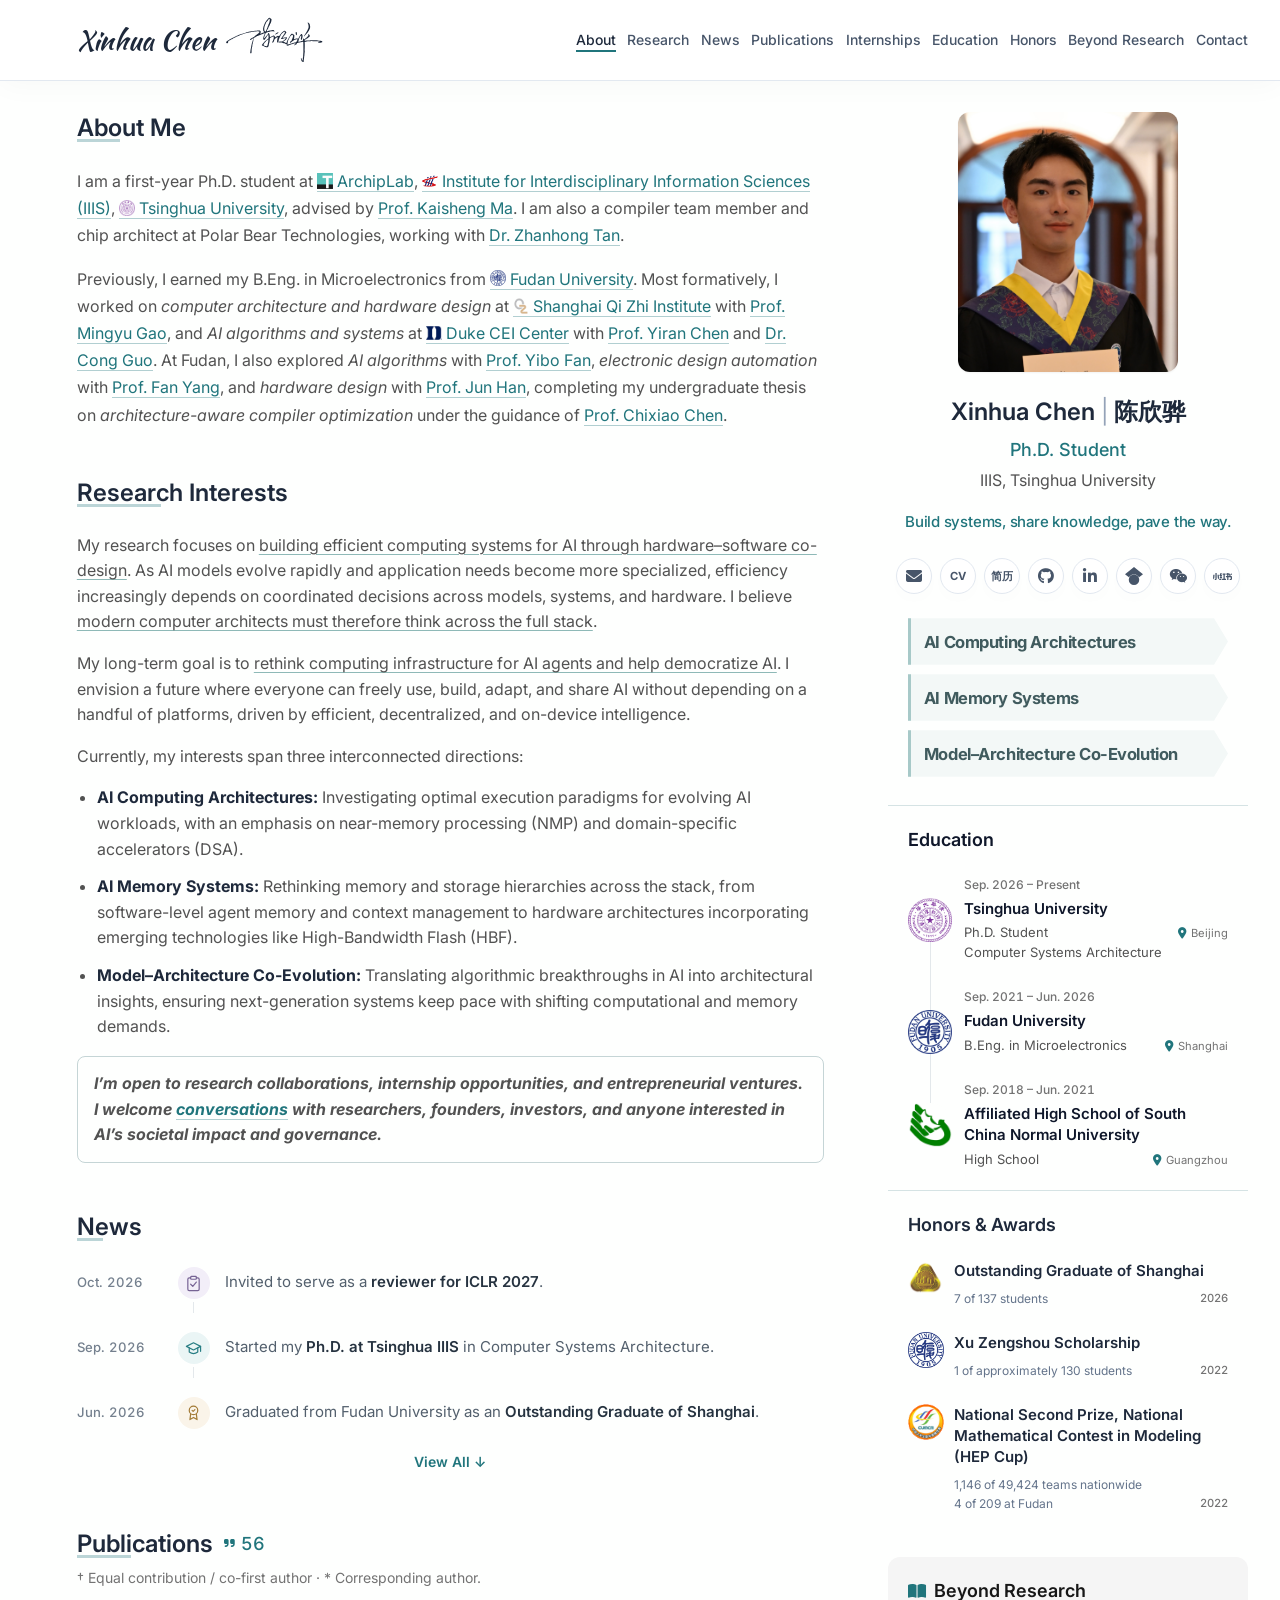
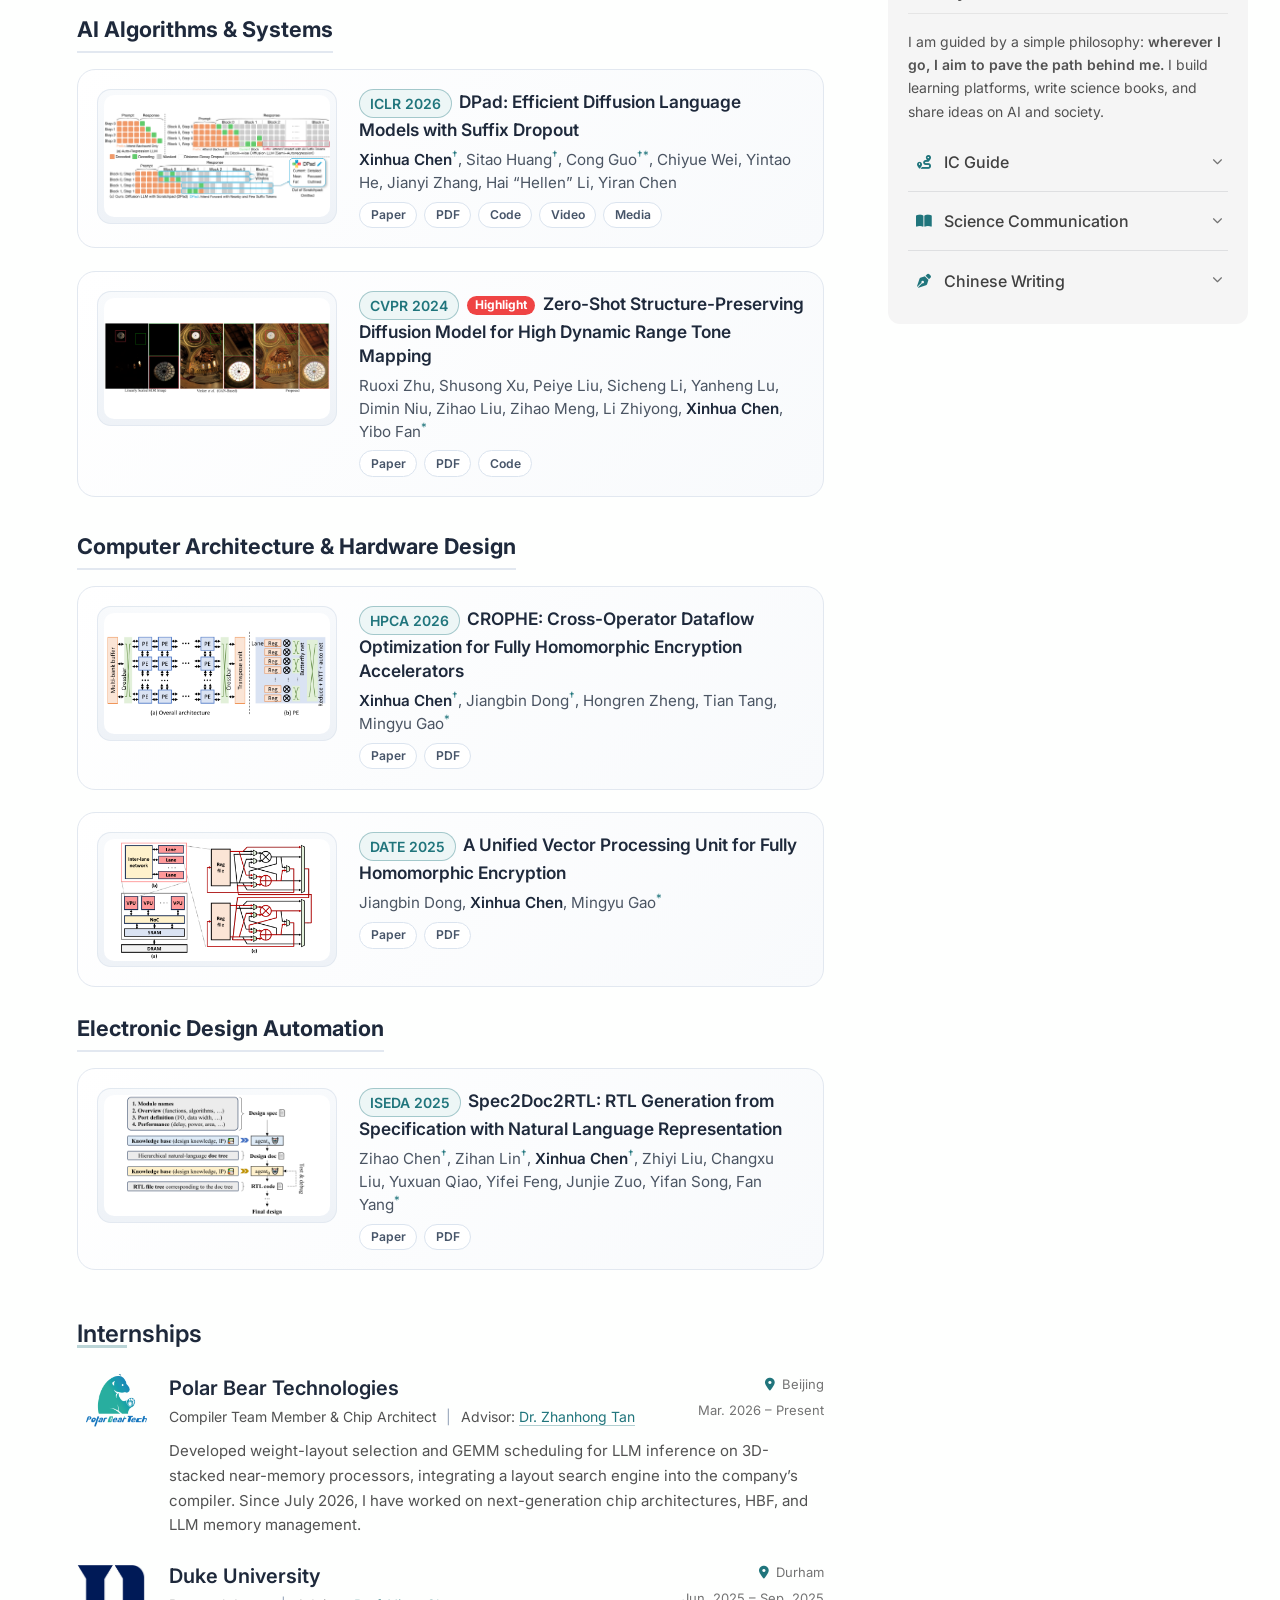
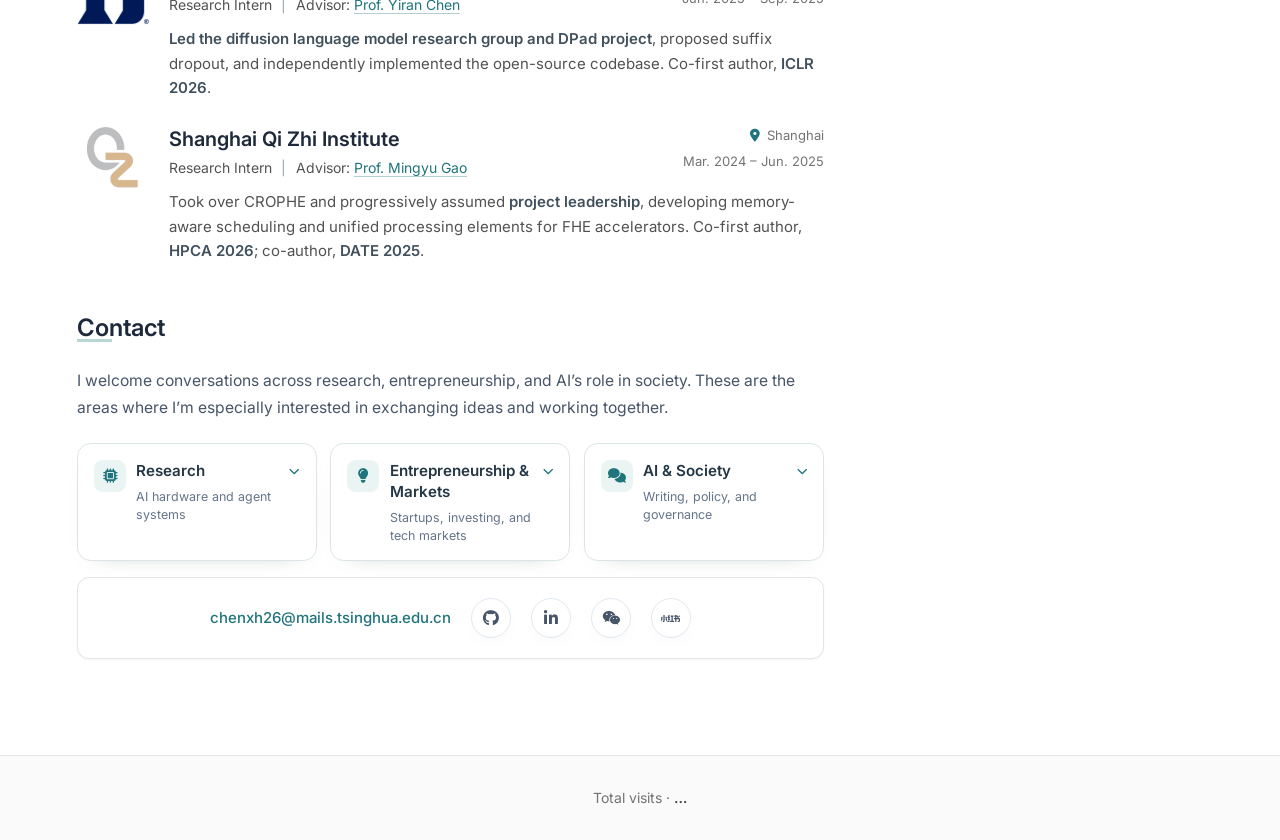
==== commit 3a3a8863: "Update published website" ====
--- a/site/index.html
+++ b/site/index.html
@@ -8,21 +8,24 @@
     <link rel="preconnect" href="https://fonts.googleapis.com">
     <link rel="preconnect" href="https://fonts.gstatic.com" crossorigin>
     <link rel="stylesheet" href="https://cdnjs.cloudflare.com/ajax/libs/font-awesome/6.4.0/css/all.min.css">
-    <link rel="stylesheet" href="assets/tailwind.css">
-    <link rel="stylesheet" href="styles.css?v=20261011-signature-align">
+    <link rel="stylesheet" href="assets/tailwind.css?v=20261011-bilingual-brand">
+    <link rel="stylesheet" href="styles.css?v=20261011-bilingual-brand">
 </head>
 <body class="bg-background text-foreground antialiased font-sans">
     <nav class="top-nav glass fixed top-0 left-0 right-0 z-50 transition-all duration-300">
         <div class="nav-container max-w-[1480px] mx-auto px-4 sm:px-6 lg:px-8">
-            <div class="flex justify-between items-center h-16 lg:h-20">
+            <div class="flex justify-between items-center h-16 xl:h-20">
                 <div class="flex-shrink-0">
                     <a href="#" class="signature-brand" aria-label="Xinhua Chen, back to top">
-                        <img src="assets/signature/signature.svg" alt="" width="800" height="380">
-                        <canvas aria-hidden="true"></canvas>
+                        <span class="signature-brand-name" aria-hidden="true">Xinhua Chen</span>
+                        <span class="signature-brand-ink" aria-hidden="true">
+                            <img src="assets/signature/signature.svg" alt="" width="800" height="380">
+                            <canvas></canvas>
+                        </span>
                     </a>
                 </div>
 
-                <div class="hidden lg:block">
+                <div class="hidden xl:block">
                     <div class="ml-10 flex items-center space-x-8">
                         <ul class="nav-links flex">
                             <li><a href="#about" class="nav-item">About</a></li>
@@ -38,14 +41,14 @@
                     </div>
                 </div>
 
-                <div class="lg:hidden flex items-center">
+                <div class="xl:hidden flex items-center">
                     <button class="mobile-menu-btn p-2 rounded-md text-neutral-600 hover:text-primary" aria-label="Toggle navigation" aria-controls="mobile-menu" aria-expanded="false">
                         <i class="fas fa-bars"></i>
                     </button>
                 </div>
             </div>
 
-            <div class="mobile-menu hidden lg:hidden absolute top-16 left-0 w-full bg-white/95 backdrop-blur-md border-b border-neutral-200 shadow-lg" id="mobile-menu">
+            <div class="mobile-menu hidden xl:hidden absolute top-16 left-0 w-full bg-white/95 backdrop-blur-md border-b border-neutral-200 shadow-lg" id="mobile-menu">
                 <ul class="flex flex-col py-4 px-4 space-y-4">
                     <li><a href="#about" class="mobile-nav-item block text-neutral-600 hover:text-primary font-medium">About</a></li>
                     <li><a href="#research-thrust" class="mobile-nav-item block text-neutral-600 hover:text-primary font-medium">Research</a></li>
@@ -310,7 +313,7 @@
 
     <script src="script.js?v=20261010-contact-topics"></script>
     <script defer src="assets/signature/engine.js"></script>
-    <script defer src="assets/signature/brand.js?v=20261011-speed2"></script>
+    <script defer src="assets/signature/brand.js?v=20261011-bilingual-brand"></script>
     <script defer src="assets/visit.js"></script>
 </body>
 </html>
--- a/site/styles.css
+++ b/site/styles.css
@@ -1,4 +1,4 @@
-@import url('https://fonts.googleapis.com/css2?family=Inter:wght@400;500;600;700&display=swap');
+@import url('https://fonts.googleapis.com/css2?family=Inter:wght@400;500;600;700&family=Kaushan+Script&display=swap');
 
 body {
     font-family: 'Inter', -apple-system, BlinkMacSystemFont, 'Segoe UI', 'PingFang SC', 'Noto Sans SC', sans-serif;
@@ -38,15 +38,32 @@
 }
 
 .signature-brand {
+    display: inline-flex;
+    align-items: center;
+    gap: 8px;
+    height: 64px;
+    flex-shrink: 0;
+    text-decoration: none;
+}
+
+.signature-brand-name {
+    color: #1e293b;
+    font-family: 'Kaushan Script', cursive;
+    font-size: 27px;
+    line-height: 1;
+    white-space: nowrap;
+}
+
+.signature-brand-ink {
+    position: relative;
     display: block;
-    position: relative;
-    width: 150px;
-    height: 71px;
+    width: 100px;
+    height: 48px;
     flex-shrink: 0;
 }
 
-.signature-brand img,
-.signature-brand canvas {
+.signature-brand-ink img,
+.signature-brand-ink canvas {
     position: absolute;
     inset: 0;
     display: block;
@@ -63,7 +80,8 @@
 }
 
 @media (max-width: 1023px) {
-    .signature-brand { width: 124px; height: 59px; }
+    .signature-brand-name { font-size: 22px; }
+    .signature-brand-ink { width: 84px; height: 40px; }
 }
 
 .nav-links {
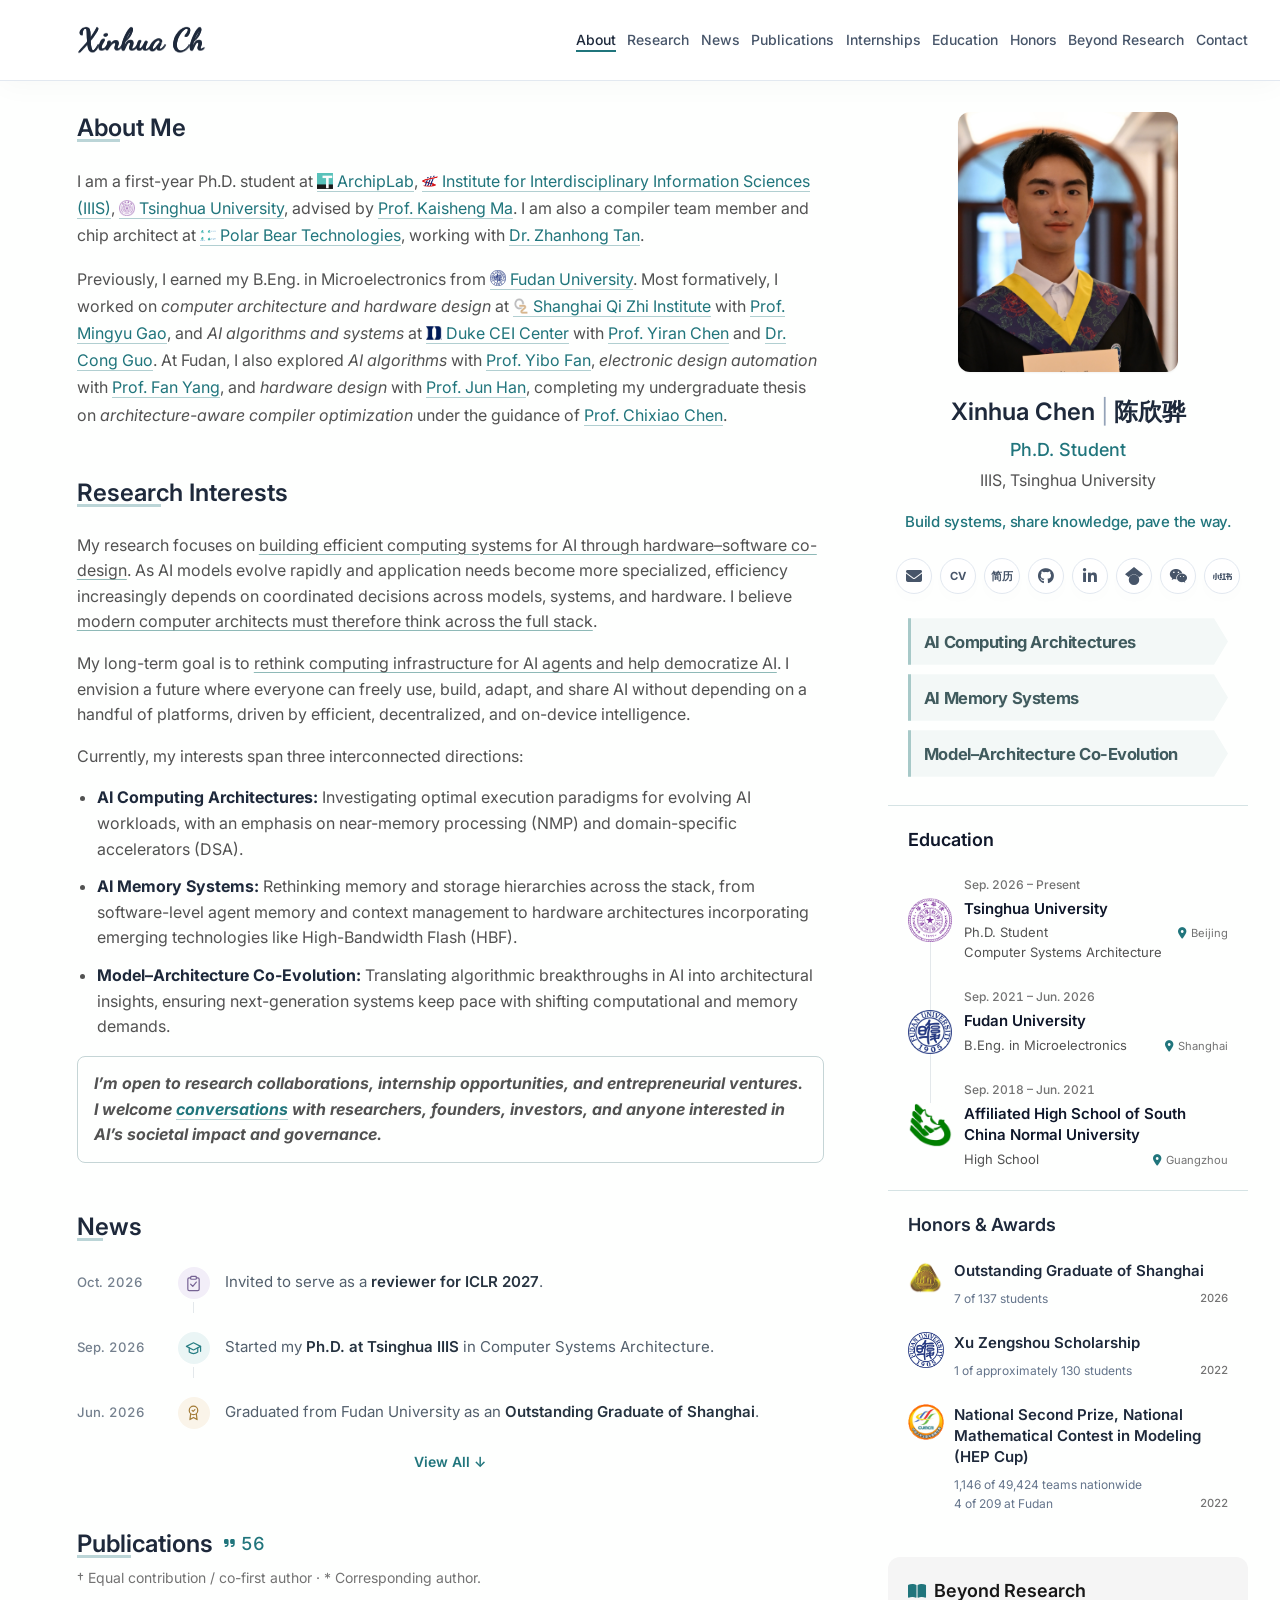
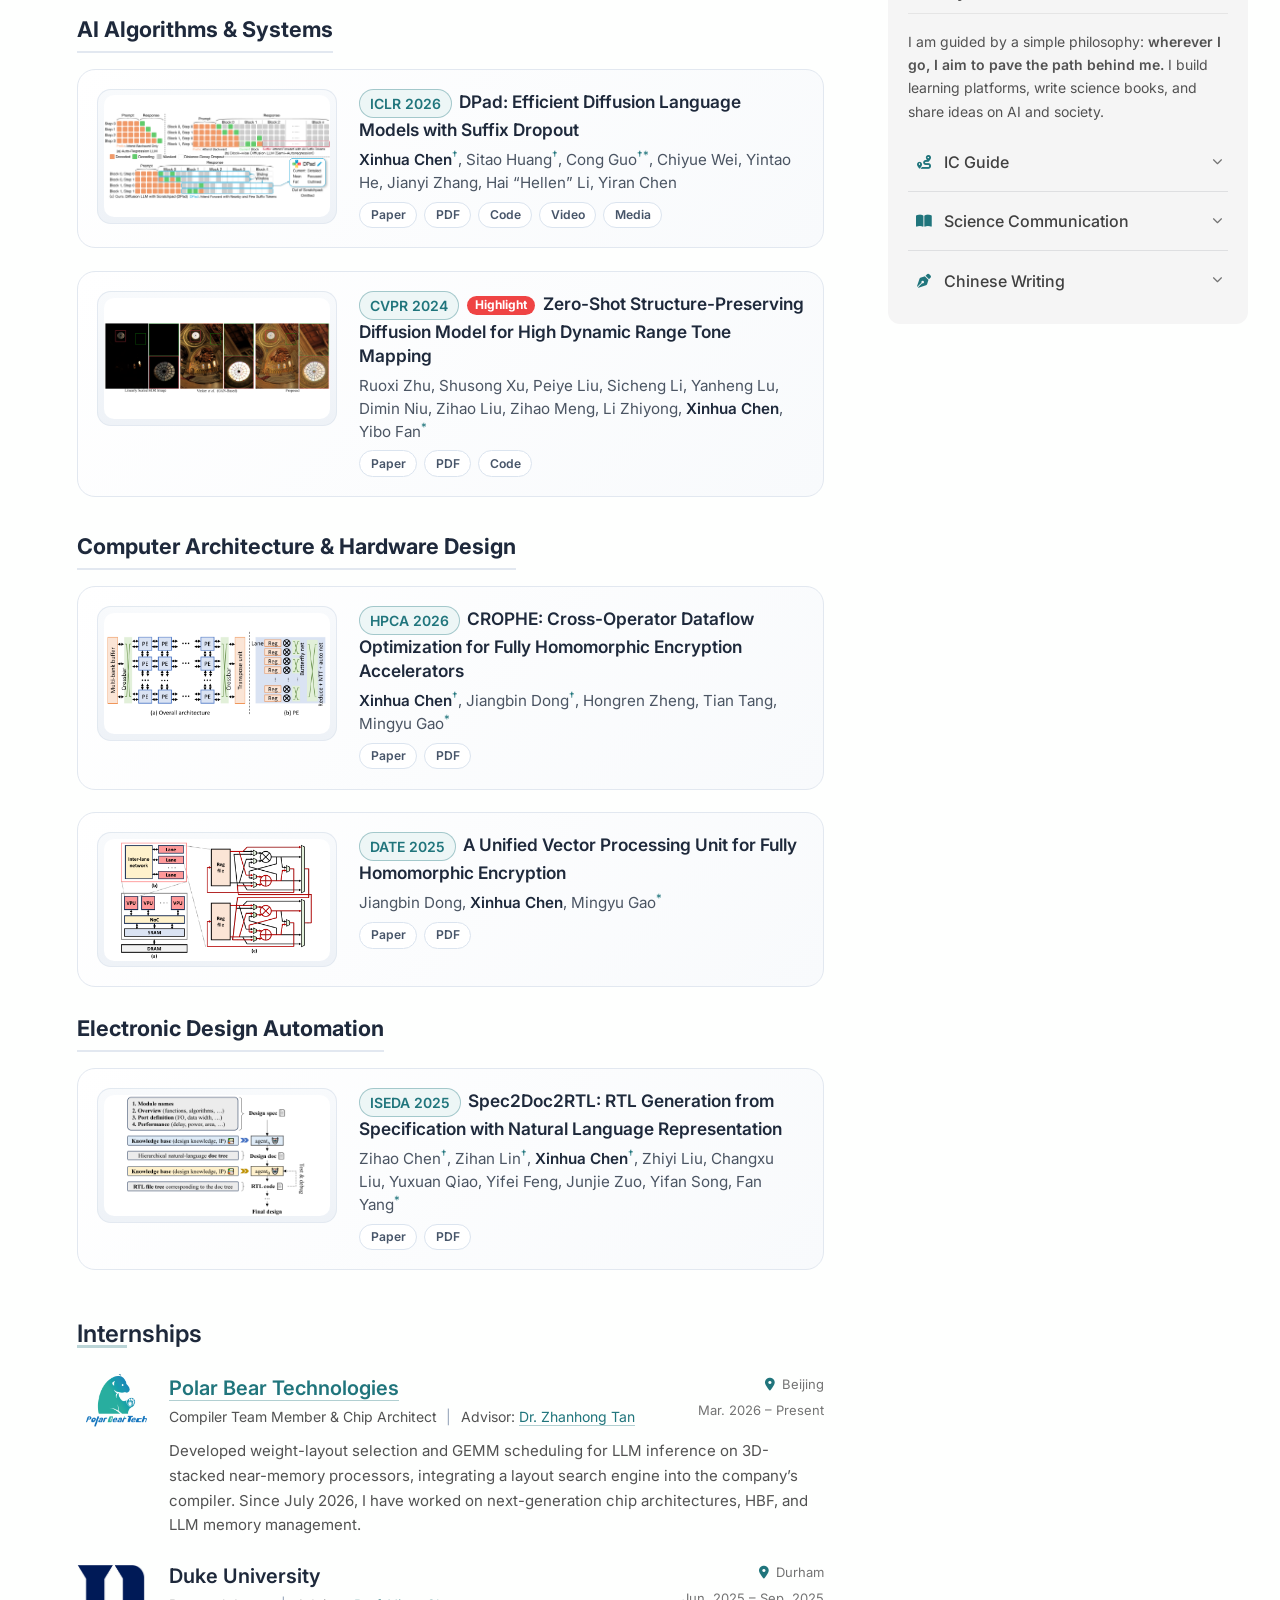
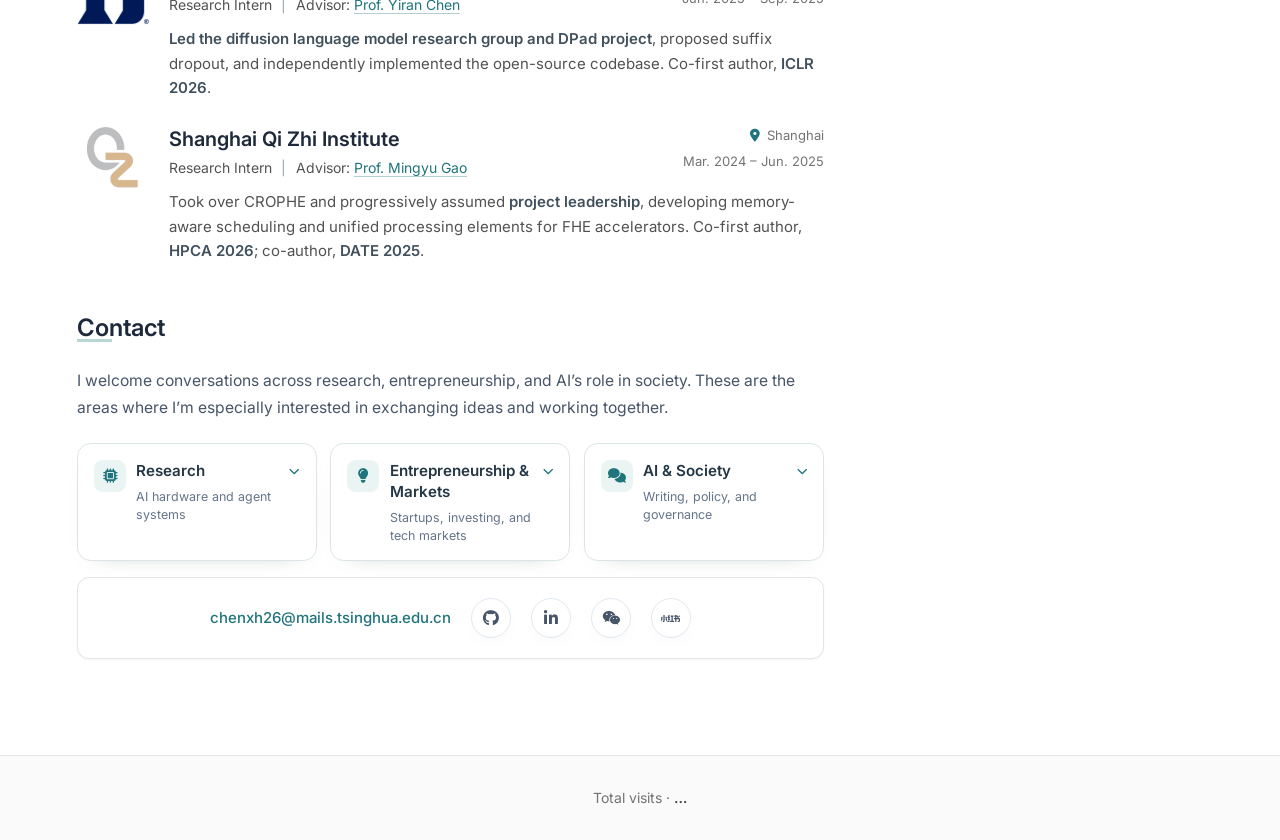
==== commit 6d7c9a07: "Update published website" ====
--- a/site/index.html
+++ b/site/index.html
@@ -9,19 +9,21 @@
     <link rel="preconnect" href="https://fonts.gstatic.com" crossorigin>
     <link rel="stylesheet" href="https://cdnjs.cloudflare.com/ajax/libs/font-awesome/6.4.0/css/all.min.css">
     <link rel="stylesheet" href="assets/tailwind.css?v=20261011-bilingual-brand">
-    <link rel="stylesheet" href="styles.css?v=20261011-bilingual-brand">
+    <link rel="stylesheet" href="styles.css?v=20261011-signature-navy">
 </head>
-<body class="bg-background text-foreground antialiased font-sans">
+<body class="bg-background text-foreground antialiased font-sans" data-brand-font="dancing">
     <nav class="top-nav glass fixed top-0 left-0 right-0 z-50 transition-all duration-300">
         <div class="nav-container max-w-[1480px] mx-auto px-4 sm:px-6 lg:px-8">
             <div class="flex justify-between items-center h-16 xl:h-20">
                 <div class="flex-shrink-0">
-                    <a href="#" class="signature-brand" aria-label="Xinhua Chen, back to top">
+                    <a href="#" class="signature-brand is-lockup-pending" aria-label="Xinhua Chen, back to top">
                         <span class="signature-brand-name" aria-hidden="true">Xinhua Chen</span>
+                        <canvas class="signature-brand-name-canvas" aria-hidden="true"></canvas>
                         <span class="signature-brand-ink" aria-hidden="true">
-                            <img src="assets/signature/signature.svg" alt="" width="800" height="380">
+                            <img src="assets/signature/signature.svg?v=20261011-signature-navy" alt="" width="800" height="380">
                             <canvas></canvas>
                         </span>
+                        <canvas class="signature-brand-lockup-canvas" aria-hidden="true"></canvas>
                     </a>
                 </div>
 
@@ -64,6 +66,29 @@
         </div>
     </nav>
 
+    <div class="brand-font-picker" aria-label="Preview English name fonts">
+        <button class="brand-font-picker-toggle" type="button" aria-expanded="false" aria-controls="brand-font-picker-options">字体方案</button>
+        <div class="brand-font-picker-options" id="brand-font-picker-options" hidden>
+            <p>选择英文名字字体</p>
+            <button type="button" data-brand-font-option="kaushan" aria-pressed="false"><span class="brand-font-sample brand-font-kaushan">Xinhua Chen</span><small>A · Kaushan Script</small></button>
+            <button type="button" data-brand-font-option="berkshire" aria-pressed="false"><span class="brand-font-sample brand-font-berkshire">Xinhua Chen</span><small>B · Berkshire Swash</small></button>
+            <button type="button" data-brand-font-option="dancing" aria-pressed="true"><span class="brand-font-sample brand-font-dancing">Xinhua Chen</span><small>C · Dancing Script</small></button>
+            <button type="button" data-brand-font-option="pacifico" aria-pressed="false"><span class="brand-font-sample brand-font-pacifico">Xinhua Chen</span><small>D · Pacifico</small></button>
+            <div class="signature-tuning" aria-label="调整签名">
+                <p class="signature-tuning-title">签名微调</p>
+                <label>英文大小 <output data-signature-value="en-size">157</output><input type="range" min="100" max="220" value="157" data-signature-control="en-size"></label>
+                <label>英文横向比例 <output data-signature-value="en-width">102%</output><input type="range" min="85" max="125" value="102" data-signature-control="en-width"></label>
+                <label>中文大小 <output data-signature-value="zh-size">140</output><input type="range" min="90" max="140" value="140" data-signature-control="zh-size"></label>
+                <label>中英文间隔 <output data-signature-value="gap">17</output><input type="range" min="0" max="24" value="17" data-signature-control="gap"></label>
+                <label>英文上下 <output data-signature-value="en-y">0</output><input type="range" min="-8" max="8" value="0" data-signature-control="en-y"></label>
+                <label>中文上下 <output data-signature-value="zh-y">-1</output><input type="range" min="-8" max="8" value="-1" data-signature-control="zh-y"></label>
+                <label>墨迹粗细 <output data-signature-value="weight">0.3</output><input type="range" min="0" max="2" step="0.1" value="0.3" data-signature-control="weight"></label>
+                <button type="button" class="signature-tuning-save" data-signature-save>保存当前设置</button>
+                <span class="signature-tuning-saved" data-signature-saved role="status" aria-live="polite"></span>
+            </div>
+        </div>
+    </div>
+
     <main class="min-h-screen pt-20 lg:pt-28 pb-12">
         <div class="homepage-container w-full max-w-[1480px] mx-auto px-4 sm:px-6 lg:px-8">
             <div class="grid-layout">
@@ -171,7 +196,7 @@
                             <h2 class="text-2xl font-sans font-semibold text-primary">About Me</h2>
                         </div>
                         <div class="prose max-w-none text-neutral-600 text-left formal-font">
-                            <p class="mb-4">I am a first-year Ph.D. student at <a class="link-highlight" href="https://group.iiis.tsinghua.edu.cn/~maks/"><img class="institution-icon" src="assets/organizations/archiplab.png" alt="" aria-hidden="true">ArchipLab</a>, <a class="link-highlight" href="https://iiis.tsinghua.edu.cn/"><img class="institution-icon" src="assets/organizations/iiis.png" alt="" aria-hidden="true">Institute for Interdisciplinary Information Sciences (IIIS)</a>, <a class="link-highlight" href="https://www.tsinghua.edu.cn/"><img class="institution-icon" src="assets/schools/tsinghua-slide.png" alt="" aria-hidden="true">Tsinghua University</a>, advised by <a class="link-highlight" href="https://iiis.tsinghua.edu.cn/rydw/qzjs/makaisheng.htm">Prof. Kaisheng Ma</a>. I am also a compiler team member and chip architect at Polar Bear Technologies, working with <a class="link-highlight" href="https://www.zhanhongtan.com/">Dr. Zhanhong Tan</a>.</p>
+                            <p class="mb-4">I am a first-year Ph.D. student at <a class="link-highlight" href="https://group.iiis.tsinghua.edu.cn/~maks/"><img class="institution-icon" src="assets/organizations/archiplab.png" alt="" aria-hidden="true">ArchipLab</a>, <a class="link-highlight" href="https://iiis.tsinghua.edu.cn/"><img class="institution-icon" src="assets/organizations/iiis.png" alt="" aria-hidden="true">Institute for Interdisciplinary Information Sciences (IIIS)</a>, <a class="link-highlight" href="https://www.tsinghua.edu.cn/"><img class="institution-icon" src="assets/schools/tsinghua-slide.png" alt="" aria-hidden="true">Tsinghua University</a>, advised by <a class="link-highlight" href="https://iiis.tsinghua.edu.cn/rydw/qzjs/makaisheng.htm">Prof. Kaisheng Ma</a>. I am also a compiler team member and chip architect at <a class="link-highlight" href="https://www.qcc.com/firm/d4d630cc907d3109a41e35917a45f589.html"><img class="institution-icon" src="assets/organizations/polar-bear.png" alt="" aria-hidden="true">Polar Bear Technologies</a>, working with <a class="link-highlight" href="https://www.zhanhongtan.com/">Dr. Zhanhong Tan</a>.</p>
                             <p>Previously, I earned my B.Eng. in Microelectronics from <a class="link-highlight" href="https://www.fudan.edu.cn/"><img class="institution-icon" src="assets/schools/fudan-slide.png" alt="" aria-hidden="true">Fudan University</a>. Most formatively, I worked on <span class="research-area">computer architecture and hardware design</span> at <a class="link-highlight" href="https://www.sqz.ac.cn/"><img class="institution-icon" src="assets/organizations/qizhi-slide.png" alt="" aria-hidden="true">Shanghai Qi Zhi Institute</a> with <a class="link-highlight" href="https://people.iiis.tsinghua.edu.cn/~gaomy/">Prof. Mingyu Gao</a>, and <span class="research-area">AI algorithms and systems</span> at <a class="link-highlight" href="https://cei.pratt.duke.edu/"><img class="institution-icon" src="assets/organizations/duke-slide.png" alt="" aria-hidden="true">Duke CEI Center</a> with <a class="link-highlight" href="https://ece.duke.edu/people/yiran-chen/">Prof. Yiran Chen</a> and <a class="link-highlight" href="https://guocong.me/">Dr. Cong Guo</a>. At Fudan, I also explored <span class="research-area">AI algorithms</span> with <a class="link-highlight" href="https://viplab.fudan.edu.cn/about.html">Prof. Yibo Fan</a>, <span class="research-area">electronic design automation</span> with <a class="link-highlight" href="https://ephonic.github.io/">Prof. Fan Yang</a>, and <span class="research-area">hardware design</span> with <a class="link-highlight" href="https://icmne.fudan.edu.cn/2c/af/c48925a732335/page.htm">Prof. Jun Han</a>, completing my undergraduate thesis on <span class="research-area">architecture-aware compiler optimization</span> under the guidance of <a class="link-highlight" href="https://cihlab.github.io/cxchen.html">Prof. Chixiao Chen</a>.</p>
                         </div>
                     </section>
@@ -224,7 +249,7 @@
                                 <div>
                                 <div class="experience-header">
                                     <div>
-                                        <h3 class="text-xl font-sans font-semibold text-primary">Polar Bear Technologies</h3>
+                                        <h3 class="text-xl font-sans font-semibold text-primary"><a class="link-highlight" href="https://www.qcc.com/firm/d4d630cc907d3109a41e35917a45f589.html"><span class="experience-company-link">Polar Bear Technologies</span></a></h3>
                                         <p class="experience-advisor"><span class="experience-role">Compiler Team Member &amp; Chip Architect</span> <span class="experience-advisor-group"><span class="experience-separator" aria-hidden="true">|</span> Advisor: <a class="link-highlight" href="https://www.zhanhongtan.com/">Dr. Zhanhong Tan</a></span></p>
                                     </div>
                                     <div class="experience-meta"><span><i class="fas fa-location-dot" aria-hidden="true"></i> Beijing</span><time>Mar. 2026 – Present</time></div>
@@ -313,7 +338,8 @@
 
     <script src="script.js?v=20261010-contact-topics"></script>
     <script defer src="assets/signature/engine.js"></script>
-    <script defer src="assets/signature/brand.js?v=20261011-bilingual-brand"></script>
+    <script defer src="assets/signature/brand.js?v=20261011-signature-navy"></script>
+    <script defer src="assets/signature/font-preview.js?v=20261011-signature-navy"></script>
     <script defer src="assets/visit.js"></script>
 </body>
 </html>
--- a/site/styles.css
+++ b/site/styles.css
@@ -1,4 +1,4 @@
-@import url('https://fonts.googleapis.com/css2?family=Inter:wght@400;500;600;700&family=Kaushan+Script&display=swap');
+@import url('https://fonts.googleapis.com/css2?family=Berkshire+Swash&family=Dancing+Script:wght@700&family=Inter:wght@400;500;600;700&family=Kaushan+Script&family=Pacifico&display=swap');
 
 body {
     font-family: 'Inter', -apple-system, BlinkMacSystemFont, 'Segoe UI', 'PingFang SC', 'Noto Sans SC', sans-serif;
@@ -38,28 +38,45 @@
 }
 
 .signature-brand {
+    --brand-ink-color: #1e293b;
     display: inline-flex;
+    position: relative;
     align-items: center;
-    gap: 8px;
+    gap: 14px;
     height: 64px;
     flex-shrink: 0;
     text-decoration: none;
 }
 
 .signature-brand-name {
-    color: #1e293b;
-    font-family: 'Kaushan Script', cursive;
-    font-size: 27px;
+    display: inline-block;
+    color: var(--brand-ink-color);
+    font-family: 'Berkshire Swash', cursive;
+    font-size: 29px;
     line-height: 1;
     white-space: nowrap;
-}
+    transform: translateY(2px);
+}
+
+.signature-brand-name-canvas { display: none; width: 0; height: 0; }
+.signature-brand.is-animated .signature-brand-name { visibility: hidden; }
+.signature-brand.is-animated .signature-brand-name-canvas { display: block; position: absolute; left: 0; top: 50%; width: 150px; height: 33px; }
+.signature-brand.is-animated .signature-brand-name-canvas { filter: drop-shadow(.6px 0 #1e293b) drop-shadow(-.3px 0 #1e293b); }
+.signature-brand-lockup-canvas { display: none; }
+.signature-brand.is-lockup { width: auto; gap: 14px; height: 64px; }
+.signature-brand.is-lockup-pending .signature-brand-name,
+.signature-brand.is-lockup-pending .signature-brand-name-canvas,
+.signature-brand.is-lockup-pending .signature-brand-ink { visibility: hidden; }
+.signature-brand.is-lockup-pending .signature-brand-lockup-canvas { display: none; }
+.signature-brand.is-lockup .signature-brand-lockup-canvas { display: none; }
 
 .signature-brand-ink {
     position: relative;
     display: block;
-    width: 100px;
-    height: 48px;
+    width: 124px;
+    height: 59px;
     flex-shrink: 0;
+    transform: translateY(2px);
 }
 
 .signature-brand-ink img,
@@ -69,19 +86,54 @@
     display: block;
     width: 100%;
     height: 100%;
+    filter: var(--signature-filter, drop-shadow(.55px 0 #1e293b) drop-shadow(-.35px 0 #1e293b));
 }
 
 .signature-brand canvas { opacity: 0; }
 .signature-brand.is-animated img { opacity: 0; }
 .signature-brand.is-animated canvas { opacity: 1; }
 
+body[data-brand-font="kaushan"] .signature-brand-name { font-family: 'Kaushan Script', cursive; font-size: 29px; }
+body[data-brand-font="berkshire"] .signature-brand-name { font-family: 'Berkshire Swash', cursive; font-size: 29px; }
+body[data-brand-font="dancing"] .signature-brand-name { font-family: 'Dancing Script', cursive; font-size: 34px; }
+body[data-brand-font="pacifico"] .signature-brand-name { font-family: 'Pacifico', cursive; font-size: 26px; }
+
+.brand-font-picker { display: none; position: fixed; right: 18px; bottom: 18px; z-index: 80; font-family: 'Inter', sans-serif; }
+.brand-font-picker-toggle { border: 1px solid #a9c9c9; border-radius: 999px; background: #fff; color: #31545b; padding: 9px 16px; box-shadow: 0 4px 18px #1e293b1a; cursor: pointer; font-weight: 600; }
+.brand-font-picker-options { position: absolute; right: 0; bottom: calc(100% + 10px); width: min(300px, calc(100vw - 28px)); padding: 14px; border: 1px solid #cadcdc; border-radius: 14px; background: #fff; box-shadow: 0 12px 32px #1e293b26; }
+.brand-font-picker-options[hidden] { display: none; }
+.brand-font-picker-options p { margin: 0 0 8px; color: #64748b; font-size: 13px; }
+.brand-font-picker-options button { display: flex; align-items: center; justify-content: space-between; gap: 8px; width: 100%; padding: 9px 10px; border: 1px solid transparent; border-radius: 9px; background: transparent; color: #31545b; cursor: pointer; text-align: left; }
+.brand-font-picker-options button:hover, .brand-font-picker-options button[aria-pressed="true"] { border-color: #a9c9c9; background: #f2f8f8; }
+.brand-font-picker-options small { flex: none; color: #64748b; font-size: 11px; }
+.brand-font-sample { font-size: 21px; white-space: nowrap; }
+.brand-font-kaushan { font-family: 'Kaushan Script', cursive; }
+.brand-font-berkshire { font-family: 'Berkshire Swash', cursive; }
+.brand-font-dancing { font-family: 'Dancing Script', cursive; font-weight: 700; }
+.brand-font-pacifico { font-family: 'Pacifico', cursive; font-size: 18px; }
+.signature-tuning { margin-top: 12px; border-top: 1px solid #e2eeee; padding-top: 10px; }
+.signature-tuning-title { margin: 0 0 7px !important; color: #31545b !important; font-size: 12px !important; font-weight: 700; }
+.signature-tuning label { display: grid; grid-template-columns: 1fr 32px; gap: 5px 8px; align-items: center; margin: 7px 0; color: #64748b; font-size: 12px; }
+.signature-tuning output { color: #31545b; font-variant-numeric: tabular-nums; text-align: right; }
+.signature-tuning input { grid-column: 1 / -1; width: 100%; accent-color: #397b80; }
+.signature-tuning-save { margin-top: 5px; border: 1px solid #9fc9ca; border-radius: 999px; background: #f5fbfb; color: #236f75; padding: 5px 10px; font-size: 11px; cursor: pointer; }
+.signature-tuning-save:hover { background: #e9f5f5; }
+.signature-tuning-saved { margin-left: 7px; color: #397b80; font-size: 11px; }
+
 @media (min-width: 1024px) {
     .top-nav .nav-container { padding-left: clamp(64px, 6vw, 96px); }
 }
 
 @media (max-width: 1023px) {
-    .signature-brand-name { font-size: 22px; }
-    .signature-brand-ink { width: 84px; height: 40px; }
+    .signature-brand { gap: 12px; }
+    .signature-brand-name { font-size: 24px; }
+    .signature-brand-ink { width: 100px; height: 48px; }
+    .signature-brand.is-animated .signature-brand-name-canvas { top: 50%; width: 130px; height: 28px; }
+    .signature-brand.is-lockup { width: auto; height: 64px; }
+    body[data-brand-font="kaushan"] .signature-brand-name { font-size: 24px; }
+    body[data-brand-font="berkshire"] .signature-brand-name { font-size: 24px; }
+    body[data-brand-font="dancing"] .signature-brand-name { font-size: 27px; }
+    body[data-brand-font="pacifico"] .signature-brand-name { font-size: 21px; }
 }
 
 .nav-links {
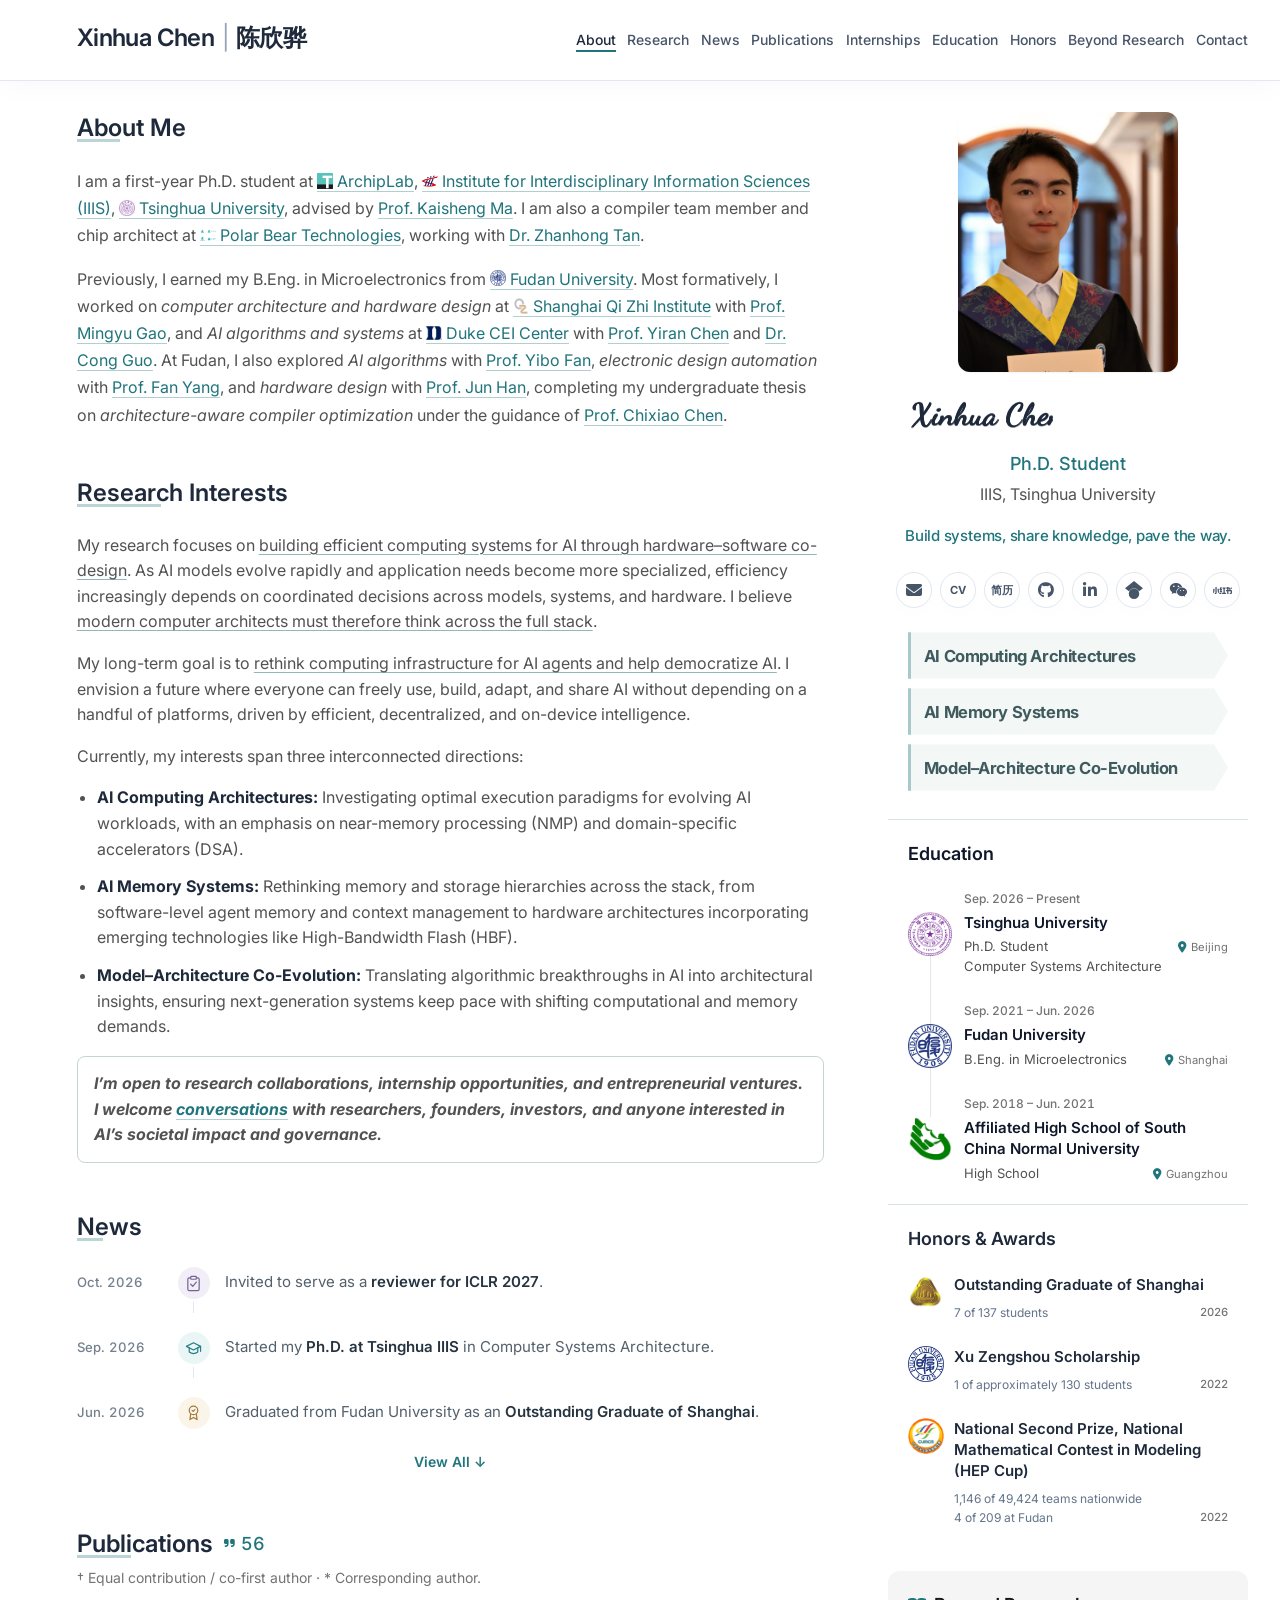
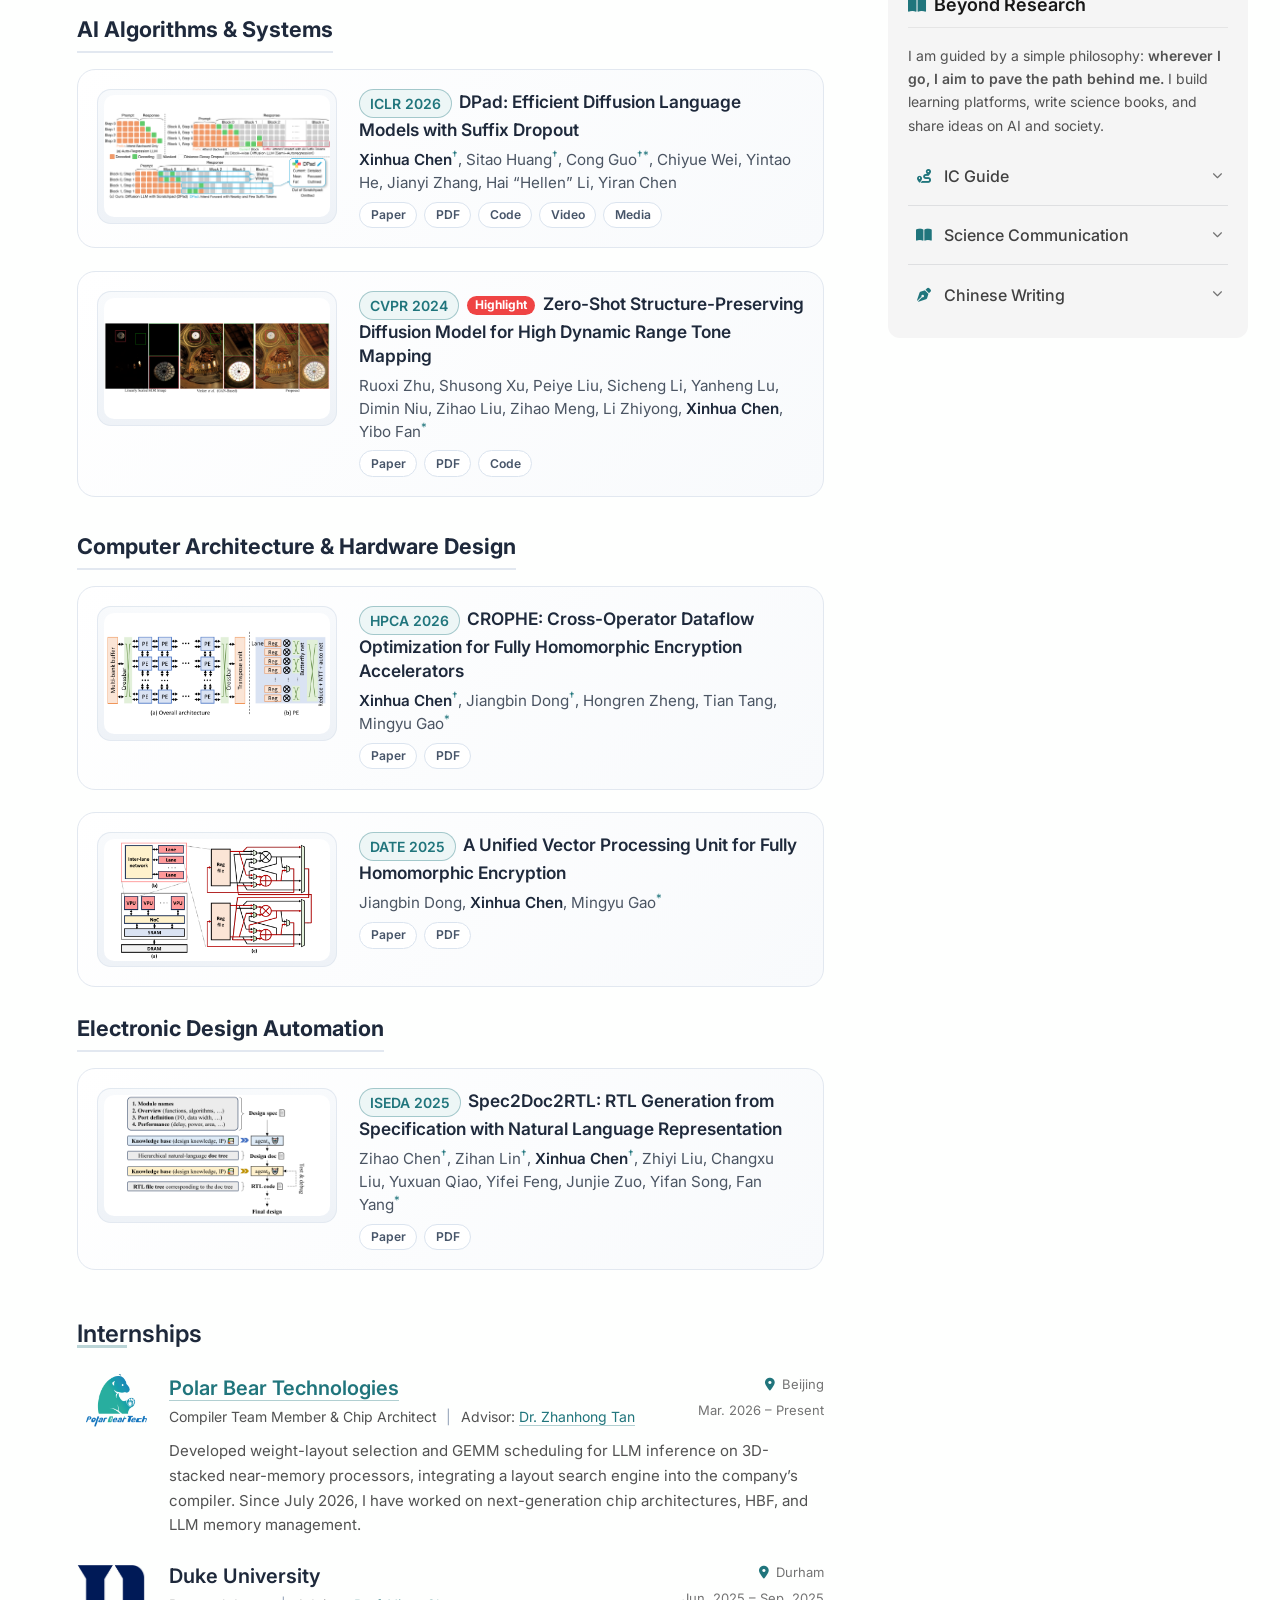
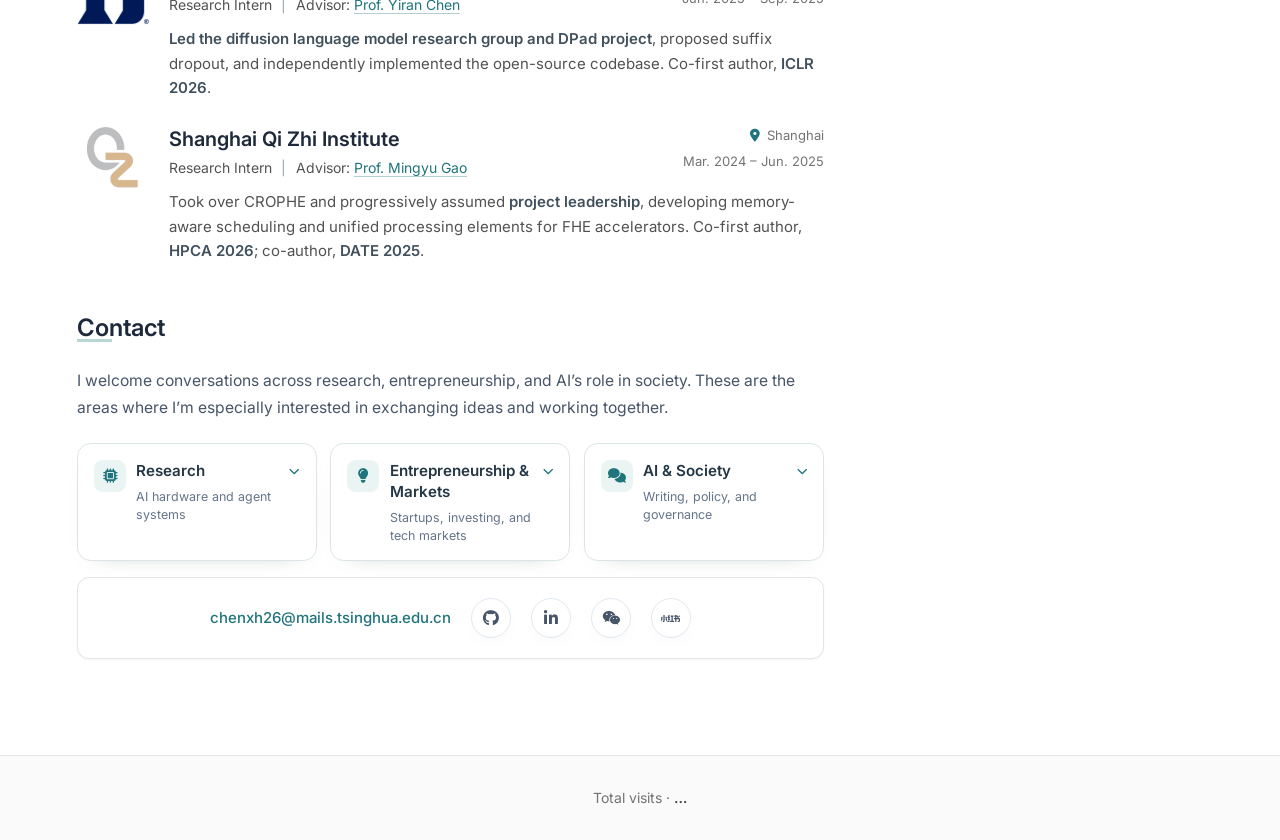
==== commit 96d3a047: "Update published website" ====
--- a/site/index.html
+++ b/site/index.html
@@ -9,22 +9,14 @@
     <link rel="preconnect" href="https://fonts.gstatic.com" crossorigin>
     <link rel="stylesheet" href="https://cdnjs.cloudflare.com/ajax/libs/font-awesome/6.4.0/css/all.min.css">
     <link rel="stylesheet" href="assets/tailwind.css?v=20261011-bilingual-brand">
-    <link rel="stylesheet" href="styles.css?v=20261011-signature-navy">
+    <link rel="stylesheet" href="styles.css?v=20261011-swapped-name">
 </head>
 <body class="bg-background text-foreground antialiased font-sans" data-brand-font="dancing">
     <nav class="top-nav glass fixed top-0 left-0 right-0 z-50 transition-all duration-300">
         <div class="nav-container max-w-[1480px] mx-auto px-4 sm:px-6 lg:px-8">
             <div class="flex justify-between items-center h-16 xl:h-20">
                 <div class="flex-shrink-0">
-                    <a href="#" class="signature-brand is-lockup-pending" aria-label="Xinhua Chen, back to top">
-                        <span class="signature-brand-name" aria-hidden="true">Xinhua Chen</span>
-                        <canvas class="signature-brand-name-canvas" aria-hidden="true"></canvas>
-                        <span class="signature-brand-ink" aria-hidden="true">
-                            <img src="assets/signature/signature.svg?v=20261011-signature-navy" alt="" width="800" height="380">
-                            <canvas></canvas>
-                        </span>
-                        <canvas class="signature-brand-lockup-canvas" aria-hidden="true"></canvas>
-                    </a>
+                    <a href="#" class="swap-nav-name" aria-label="Xinhua Chen, back to top">Xinhua Chen <span class="profile-name-divider">|</span> <span lang="zh">陈欣骅</span></a>
                 </div>
 
                 <div class="hidden xl:block">
@@ -95,11 +87,21 @@
                 <div class="profile-column">
                     <div class="profile-card">
                         <div class="profile-image-container mb-6 mx-auto max-w-[180px]">
-                            <img src="assets/profile.jpeg" alt="Xinhua Chen in graduation attire" class="profile-portrait w-full rounded-xl shadow-sm" width="220" height="260">
+                            <img src="assets/profile.jpeg?v=20261011-new-portrait" alt="Xinhua Chen in graduation attire" class="profile-portrait w-full rounded-xl shadow-sm" width="220" height="260">
                         </div>
 
                         <div class="text-center mb-6">
-                            <h1 class="text-2xl font-sans font-semibold text-primary mb-2">Xinhua Chen <span class="profile-name-divider">|</span> <span lang="zh">陈欣骅</span></h1>
+                            <h1 class="swap-profile-name" aria-label="Xinhua Chen | 陈欣骅">
+                                <a href="#" class="signature-brand is-lockup-pending" aria-label="Xinhua Chen, back to top">
+                                    <span class="signature-brand-name" aria-hidden="true">Xinhua Chen</span>
+                                    <canvas class="signature-brand-name-canvas" aria-hidden="true"></canvas>
+                                    <span class="signature-brand-ink" aria-hidden="true">
+                                        <img src="assets/signature/signature.svg?v=20261011-signature-navy" alt="" width="800" height="380">
+                                        <canvas></canvas>
+                                    </span>
+                                    <canvas class="signature-brand-lockup-canvas" aria-hidden="true"></canvas>
+                                </a>
+                            </h1>
                             <p class="text-lg text-accent font-medium mb-1">Ph.D. Student</p>
                             <p class="text-neutral-600 mb-2">IIIS, Tsinghua University</p>
                             <p class="profile-slogan">Build systems, share knowledge, pave the way.</p>
--- a/site/styles.css
+++ b/site/styles.css
@@ -188,6 +188,25 @@
 }
 
 .profile-name-divider { color: #94a3b8; font-weight: 400; }
+.swap-nav-name {
+    display: inline-flex;
+    align-items: baseline;
+    gap: .32em;
+    color: #1e293b;
+    font-size: 1.5rem;
+    font-weight: 600;
+    letter-spacing: -.025em;
+    line-height: 1;
+    white-space: nowrap;
+    text-decoration: none;
+}
+.swap-nav-name .profile-name-divider { font-weight: 400; }
+.profile-card .profile-image-container { margin-bottom: .5rem; }
+.swap-profile-name { display: flex; justify-content: center; align-items: center; min-height: 70px; margin: 0; }
+.swap-profile-name .signature-brand { height: 70px; transform-origin: center; }
+.swap-profile-name .signature-brand:not(.is-animated) .signature-brand-name { visibility: visible; }
+.swap-profile-name .signature-brand:not(.is-animated) .signature-brand-ink img { opacity: 1; }
+.profile-card .profile-portrait { object-position: 44% center; }
 .profile-card { container-type: inline-size; min-width: 0; }
 .profile-slogan { margin: 1rem auto 0; color: #20757c; font-size: clamp(.75rem, 4.17cqi, .9375rem); line-height: 1.65; font-weight: 500; letter-spacing: -.015em; white-space: nowrap; }
 .research-direction-tags {
@@ -286,6 +305,14 @@
     #honors { order: 7; }
     #outreach { order: 8; margin-top: 0; }
     #contact { order: 9; }
+}
+
+@media (max-width: 639px) {
+    .swap-nav-name { font-size: clamp(1rem, 5vw, 1.25rem); }
+}
+
+@media (max-width: 375px) {
+    .swap-profile-name .signature-brand { transform: scale(.84); }
 }
 
 @media (min-width: 1024px) {
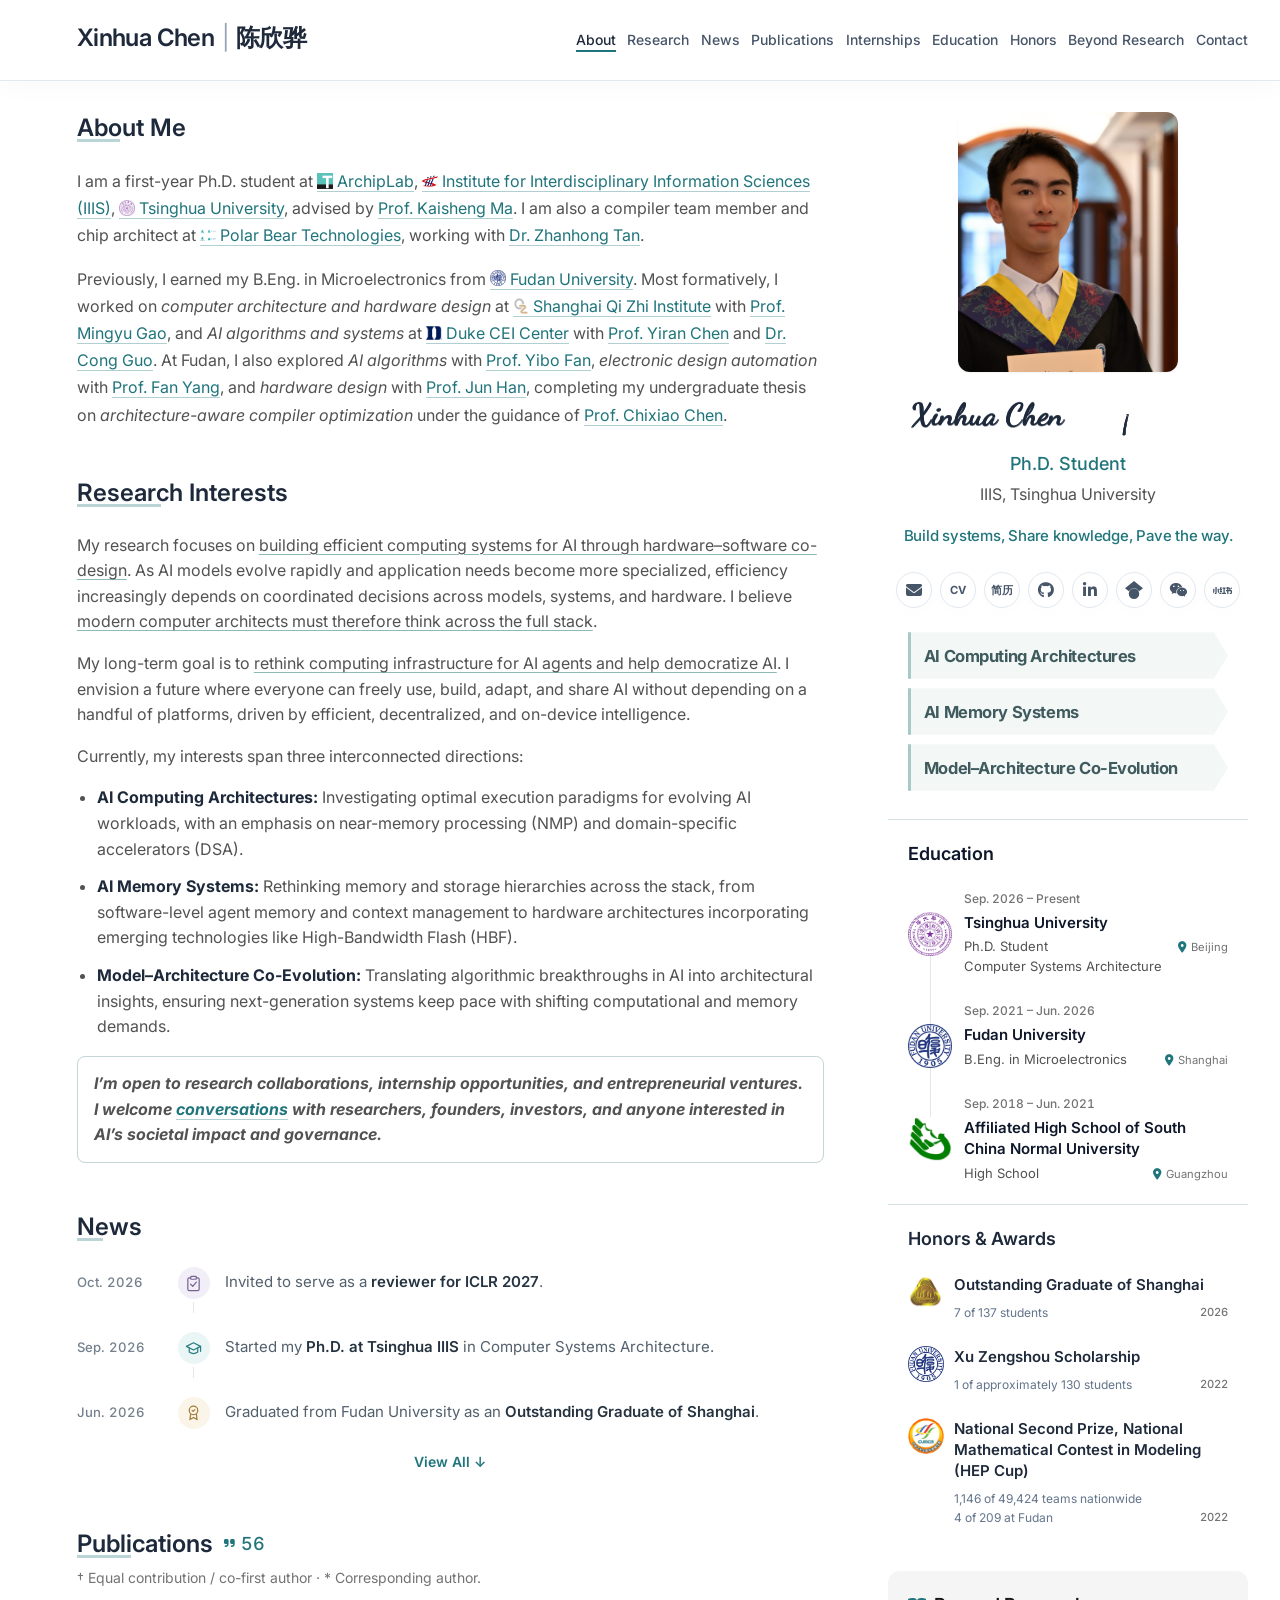
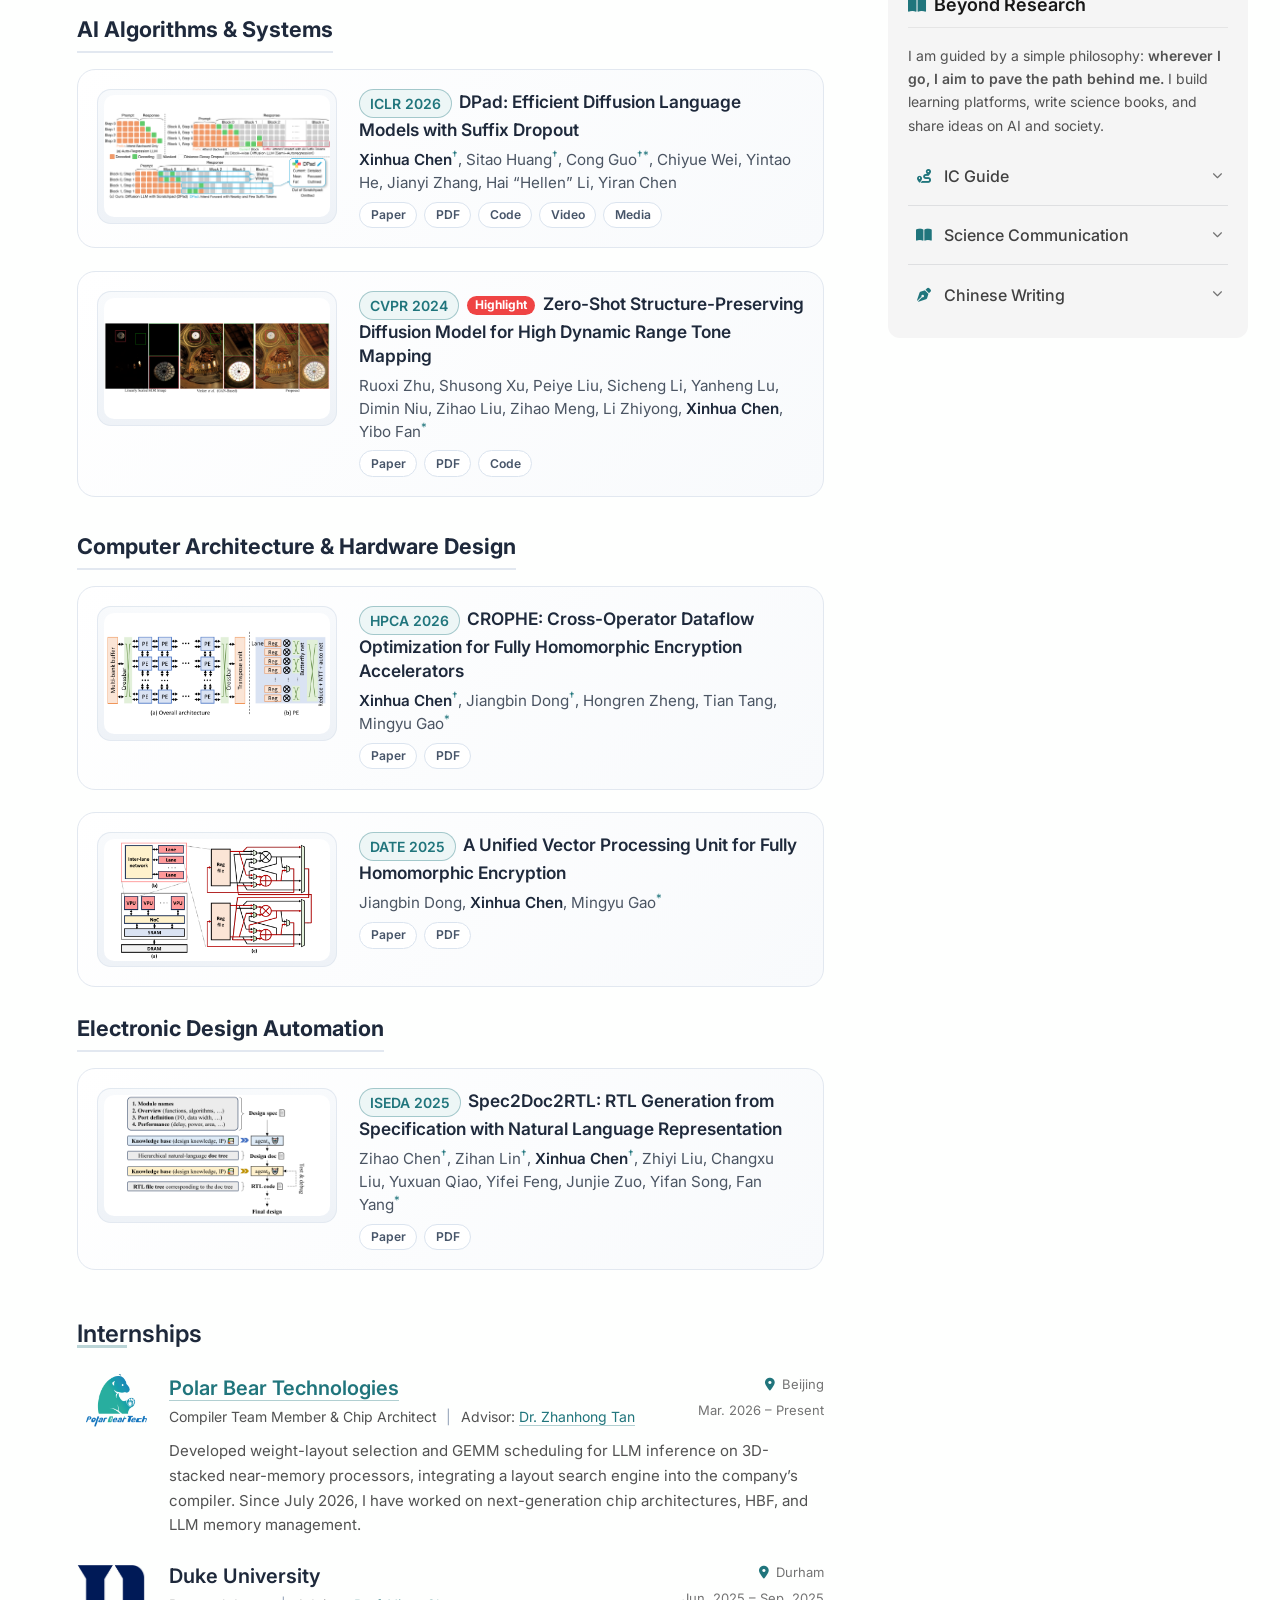
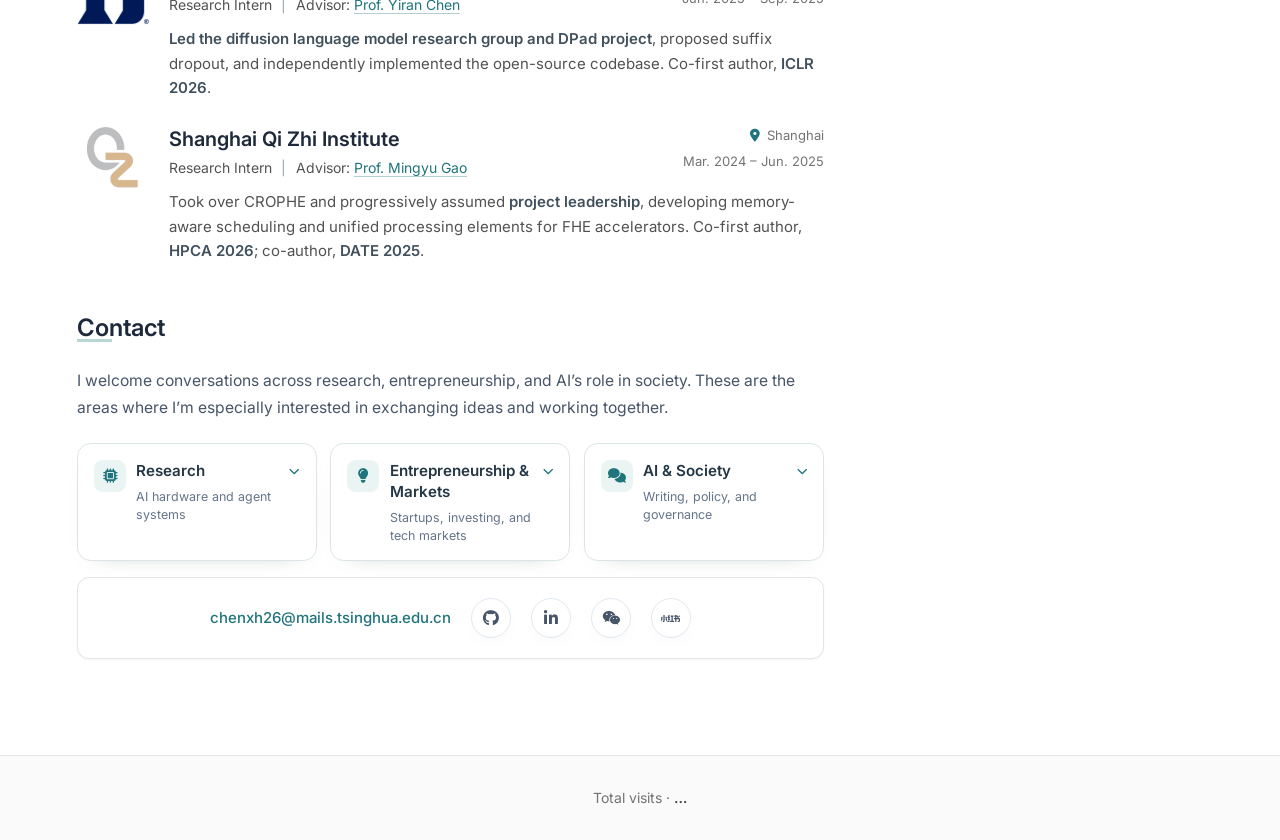
==== commit d75973f7: "Update published website" ====
--- a/site/index.html
+++ b/site/index.html
@@ -104,7 +104,7 @@
                             </h1>
                             <p class="text-lg text-accent font-medium mb-1">Ph.D. Student</p>
                             <p class="text-neutral-600 mb-2">IIIS, Tsinghua University</p>
-                            <p class="profile-slogan">Build systems, share knowledge, pave the way.</p>
+                            <p class="profile-slogan">Build systems, Share knowledge, Pave the way.</p>
                         </div>
 
                         <div class="social-links flex flex-wrap justify-center gap-3 mb-6">
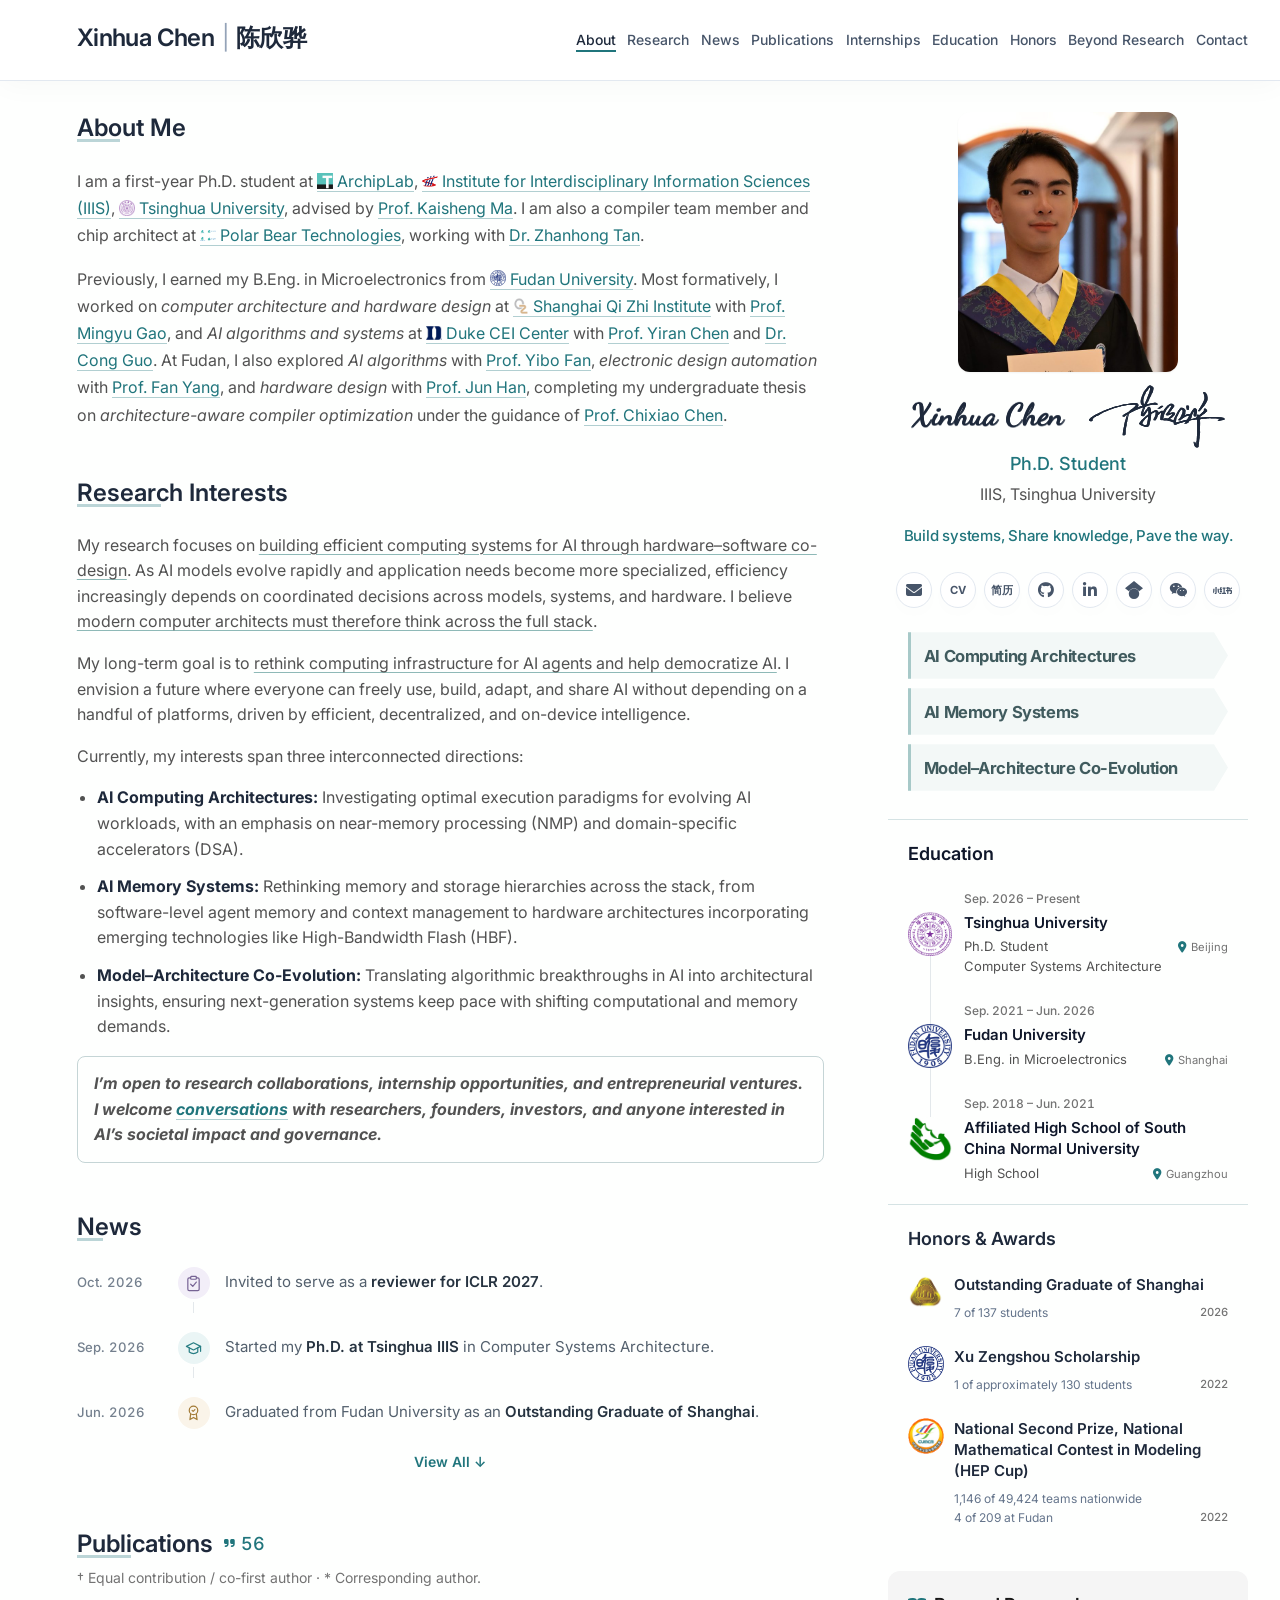
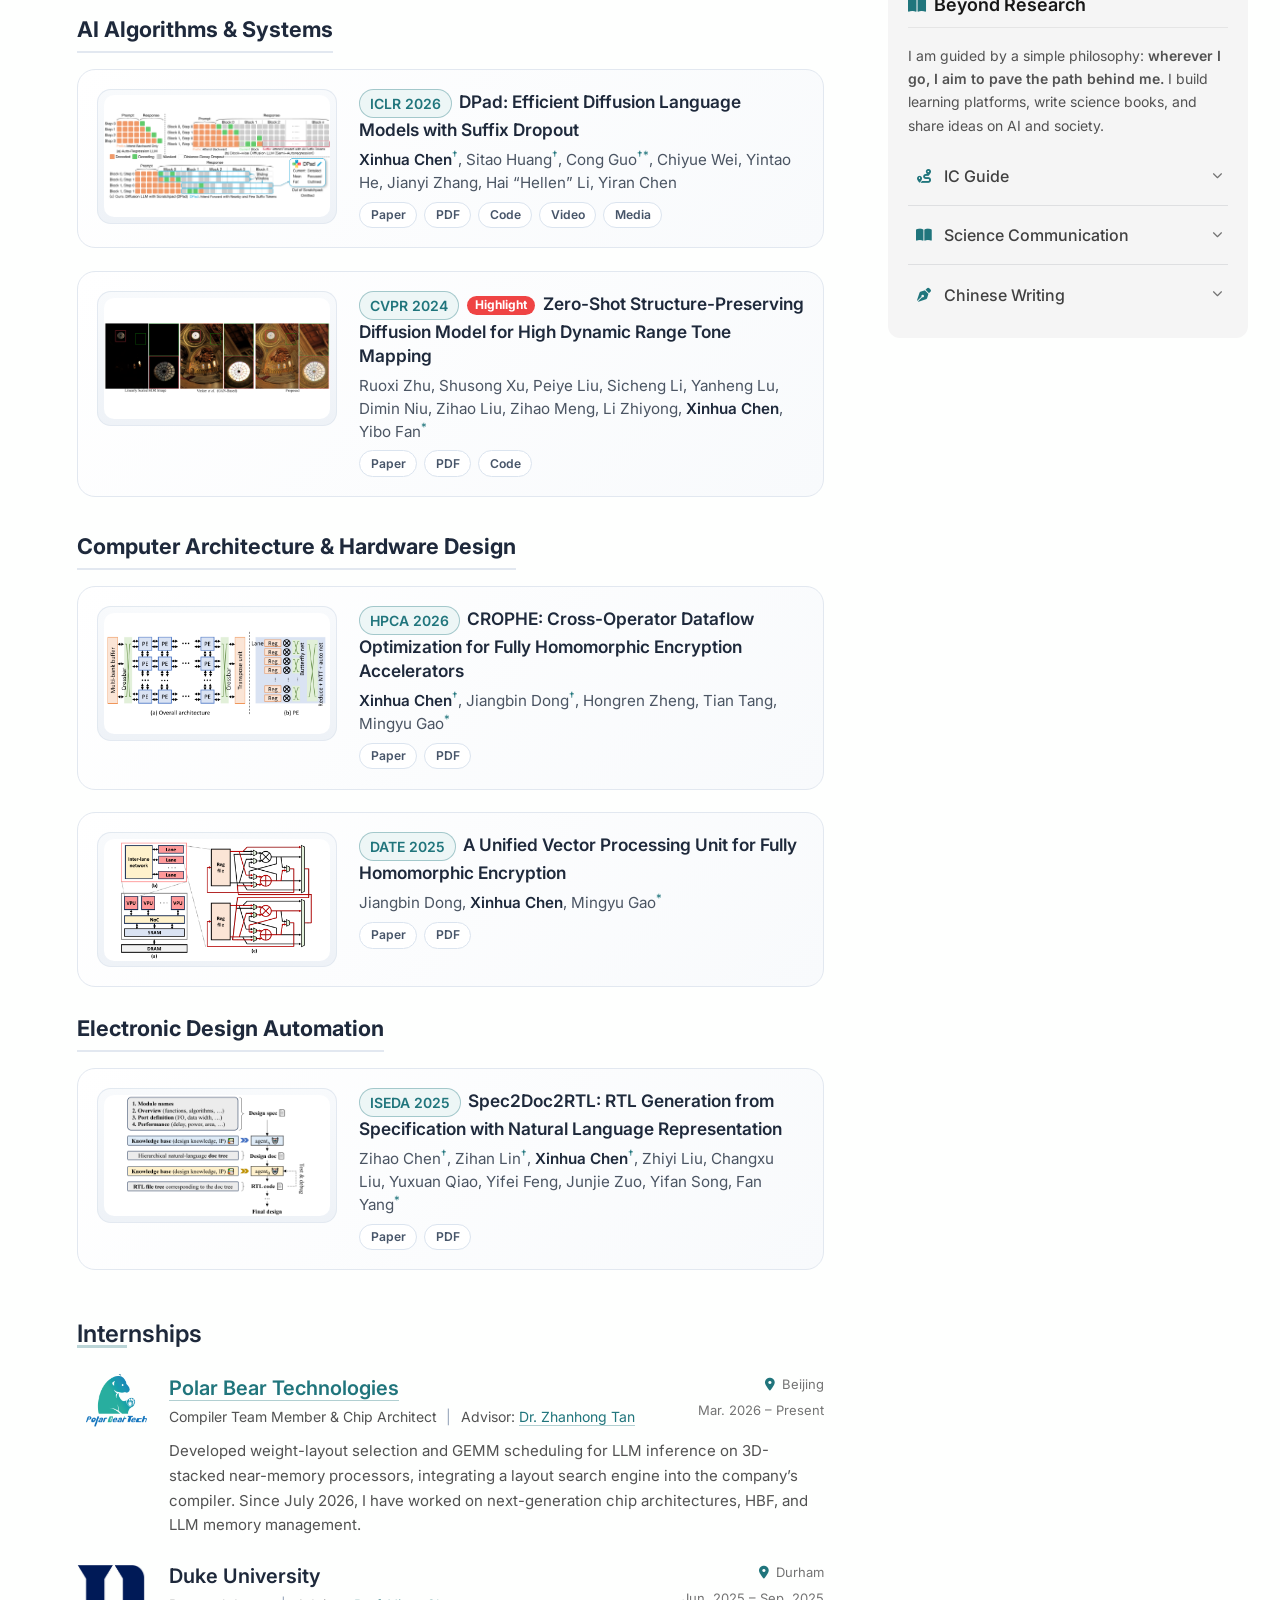
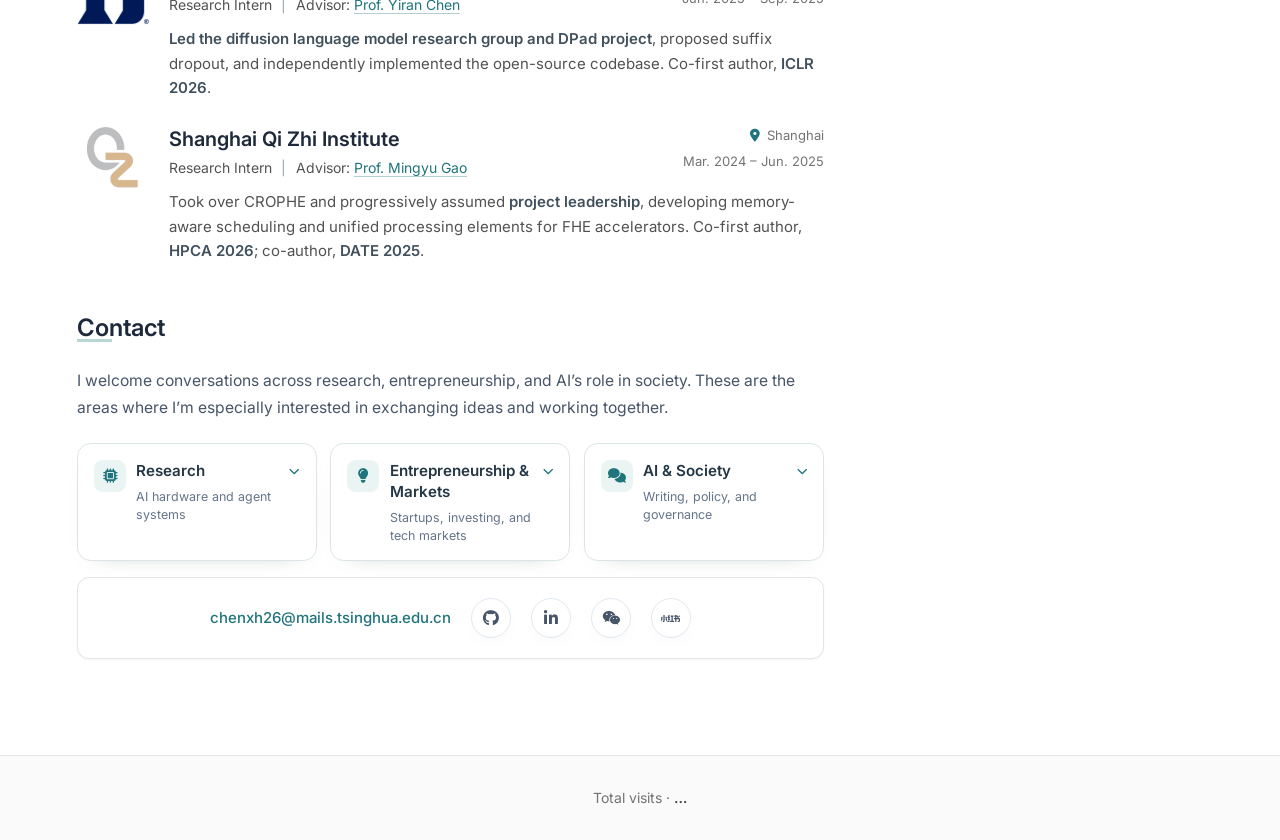
==== commit 7b523cea: "Update published website" ====
--- a/site/index.html
+++ b/site/index.html
@@ -10,6 +10,11 @@
     <link rel="stylesheet" href="https://cdnjs.cloudflare.com/ajax/libs/font-awesome/6.4.0/css/all.min.css">
     <link rel="stylesheet" href="assets/tailwind.css?v=20261011-bilingual-brand">
     <link rel="stylesheet" href="styles.css?v=20261011-swapped-name">
+    <link rel="preload" href="assets/profile.jpeg?v=20261015-optimized" as="image" fetchpriority="high">
+    <link rel="preload" href="assets/signature/lockup.json" as="fetch" crossorigin="anonymous">
+    <link rel="preload" href="assets/signature/data.json" as="fetch" crossorigin="anonymous">
+    <script defer src="assets/signature/engine.js"></script>
+    <script defer src="assets/signature/brand.js?v=20261015-faster"></script>
 </head>
 <body class="bg-background text-foreground antialiased font-sans" data-brand-font="dancing">
     <nav class="top-nav glass fixed top-0 left-0 right-0 z-50 transition-all duration-300">
@@ -87,7 +92,7 @@
                 <div class="profile-column">
                     <div class="profile-card">
                         <div class="profile-image-container mb-6 mx-auto max-w-[180px]">
-                            <img src="assets/profile.jpeg?v=20261011-new-portrait" alt="Xinhua Chen in graduation attire" class="profile-portrait w-full rounded-xl shadow-sm" width="220" height="260">
+                            <img src="assets/profile.jpeg?v=20261015-optimized" alt="Xinhua Chen in graduation attire" class="profile-portrait w-full rounded-xl shadow-sm" width="220" height="260" loading="eager" decoding="async" fetchpriority="high">
                         </div>
 
                         <div class="text-center mb-6">
@@ -339,8 +344,6 @@
     </footer>
 
     <script src="script.js?v=20261010-contact-topics"></script>
-    <script defer src="assets/signature/engine.js"></script>
-    <script defer src="assets/signature/brand.js?v=20261011-signature-navy"></script>
     <script defer src="assets/signature/font-preview.js?v=20261011-signature-navy"></script>
     <script defer src="assets/visit.js"></script>
 </body>
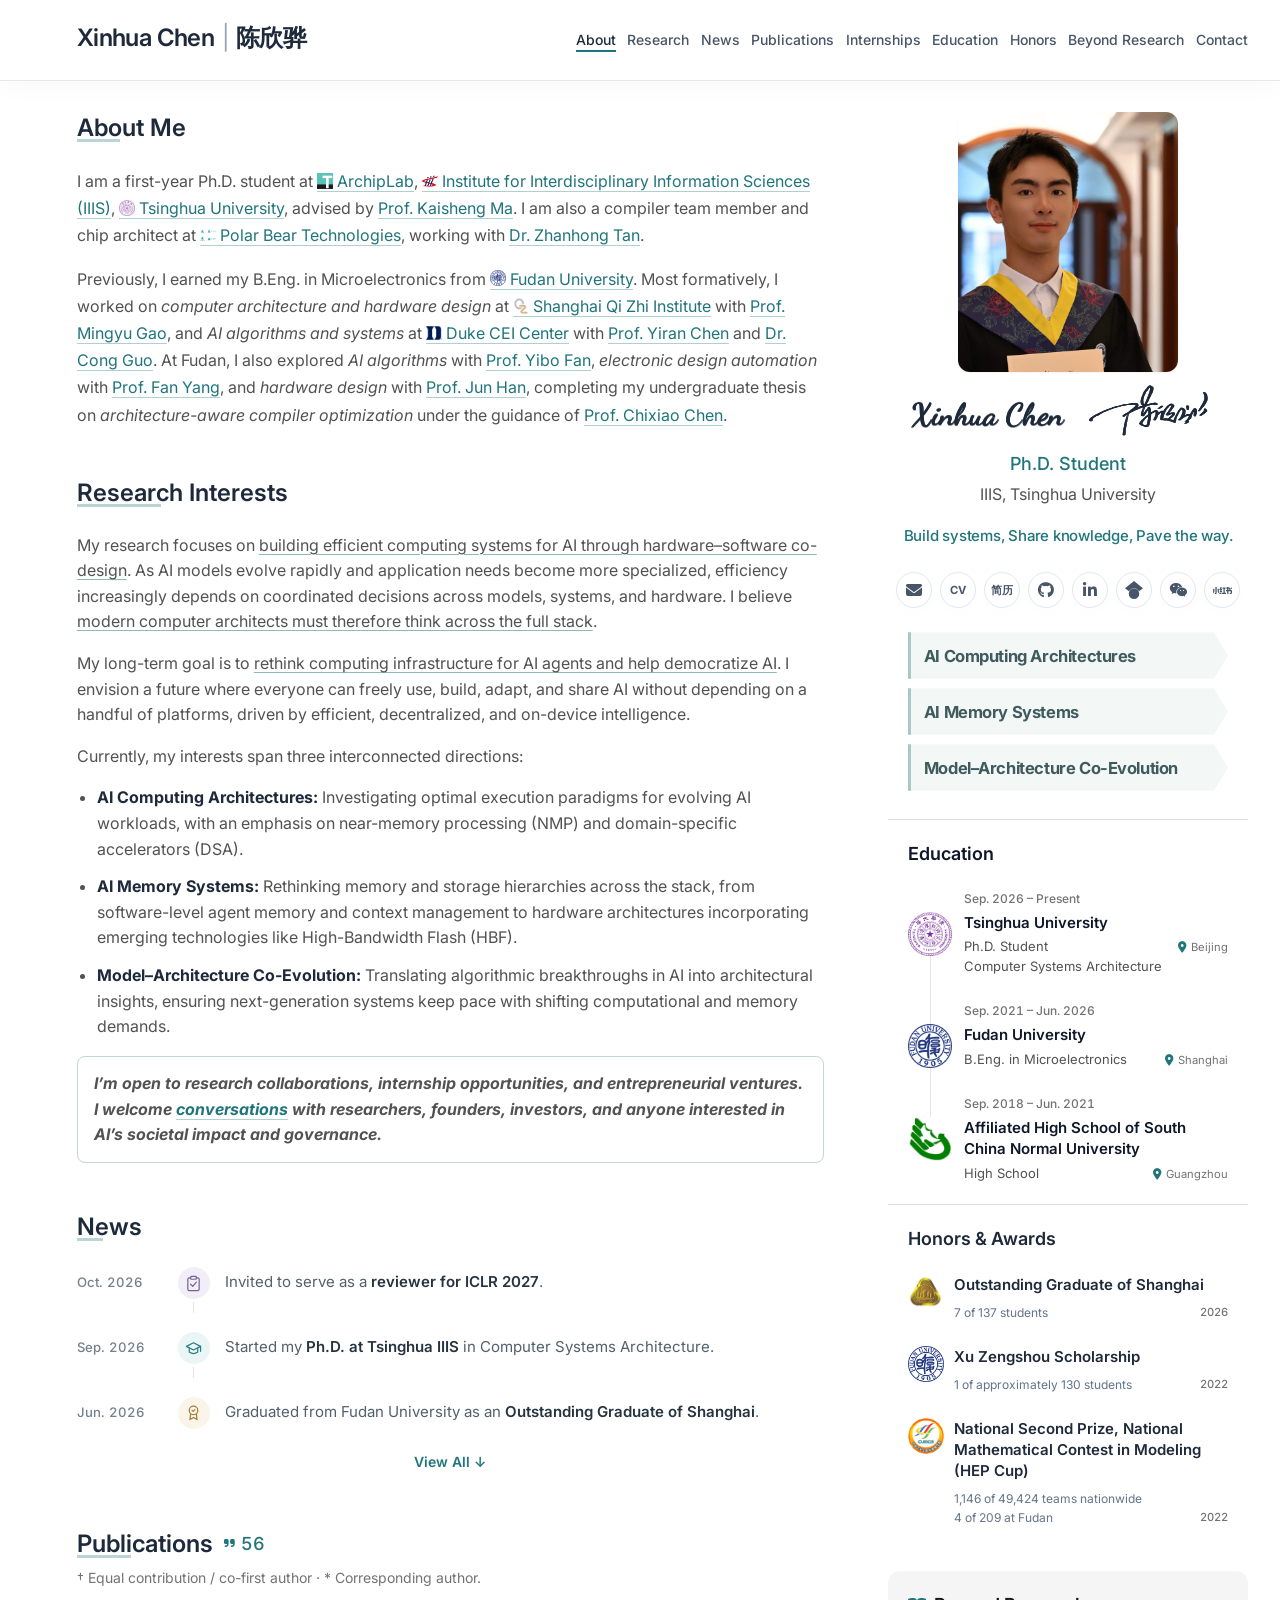
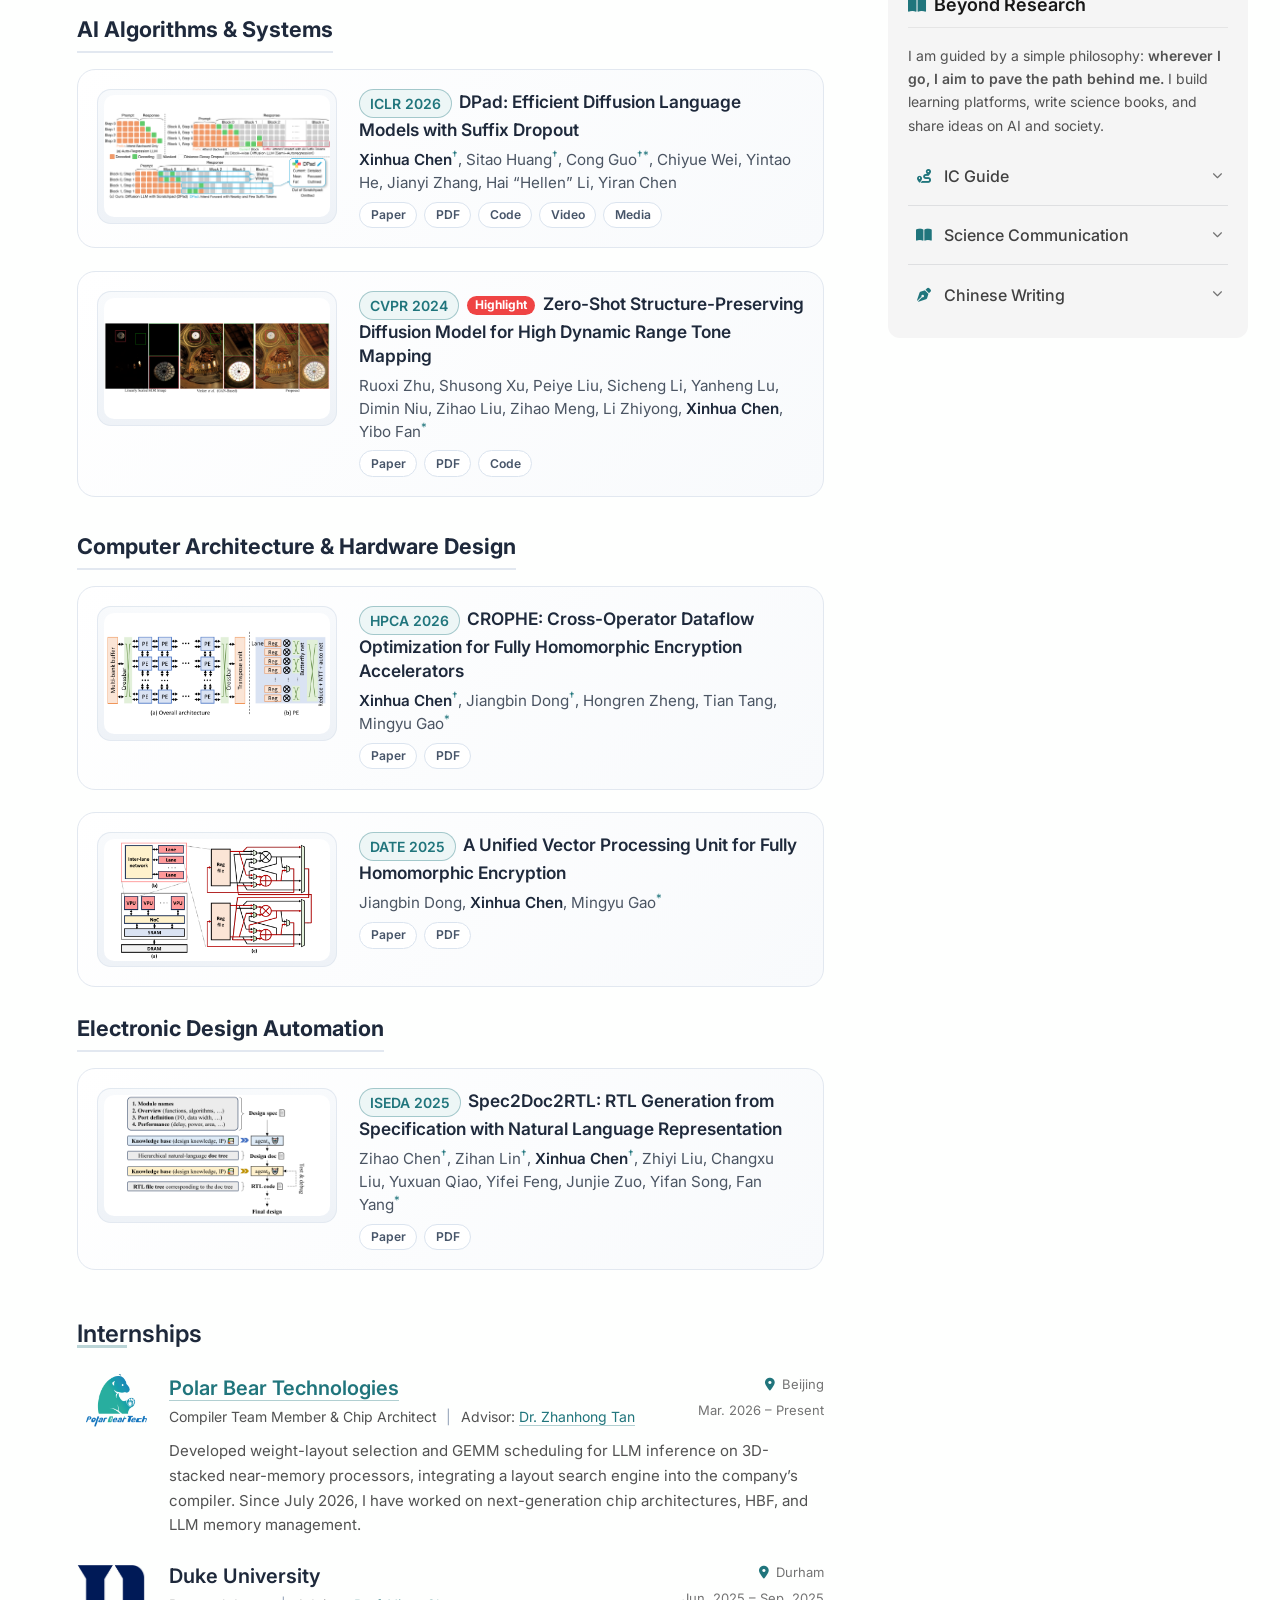
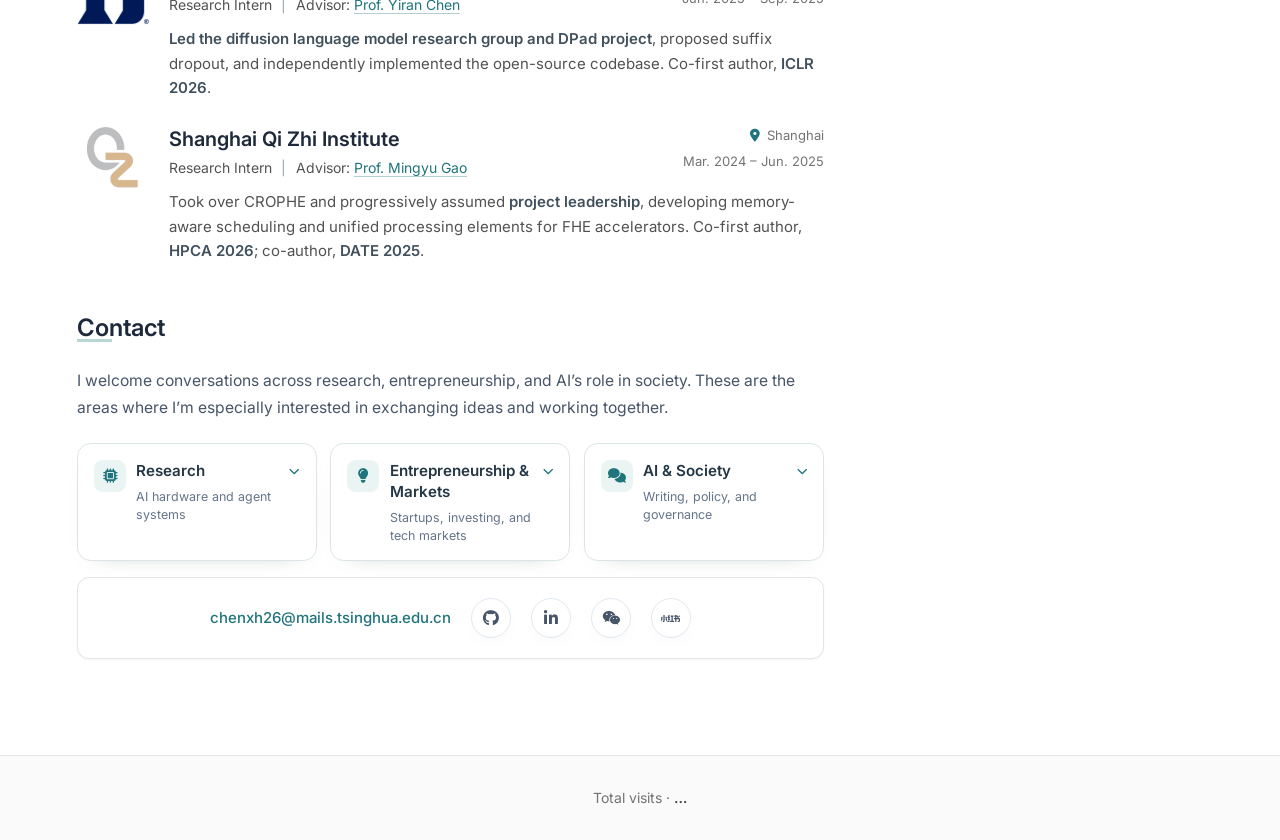
==== commit 2a5efb63: "Update published website" ====
--- a/site/index.html
+++ b/site/index.html
@@ -345,6 +345,6 @@
 
     <script src="script.js?v=20261010-contact-topics"></script>
     <script defer src="assets/signature/font-preview.js?v=20261011-signature-navy"></script>
-    <script defer src="assets/visit.js"></script>
+    <script defer src="assets/visit.js?v=20261015-fallback"></script>
 </body>
 </html>
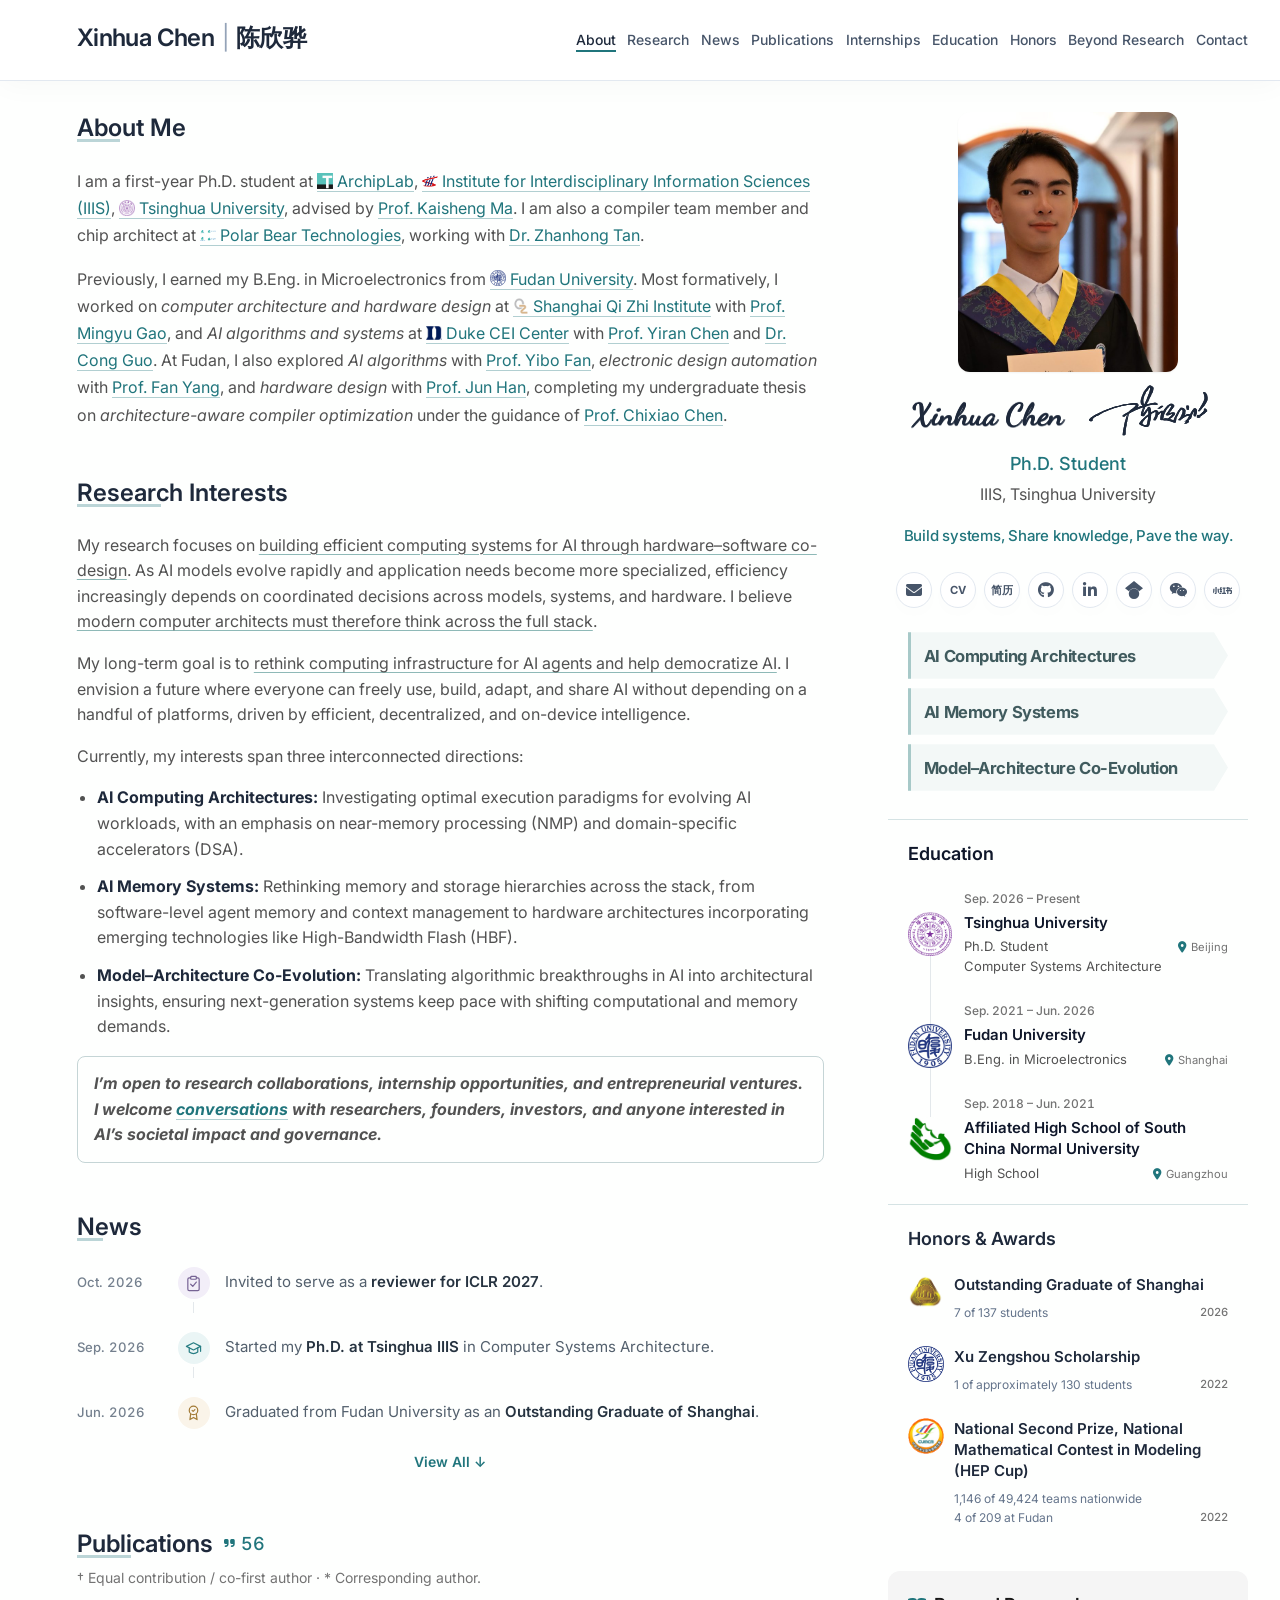
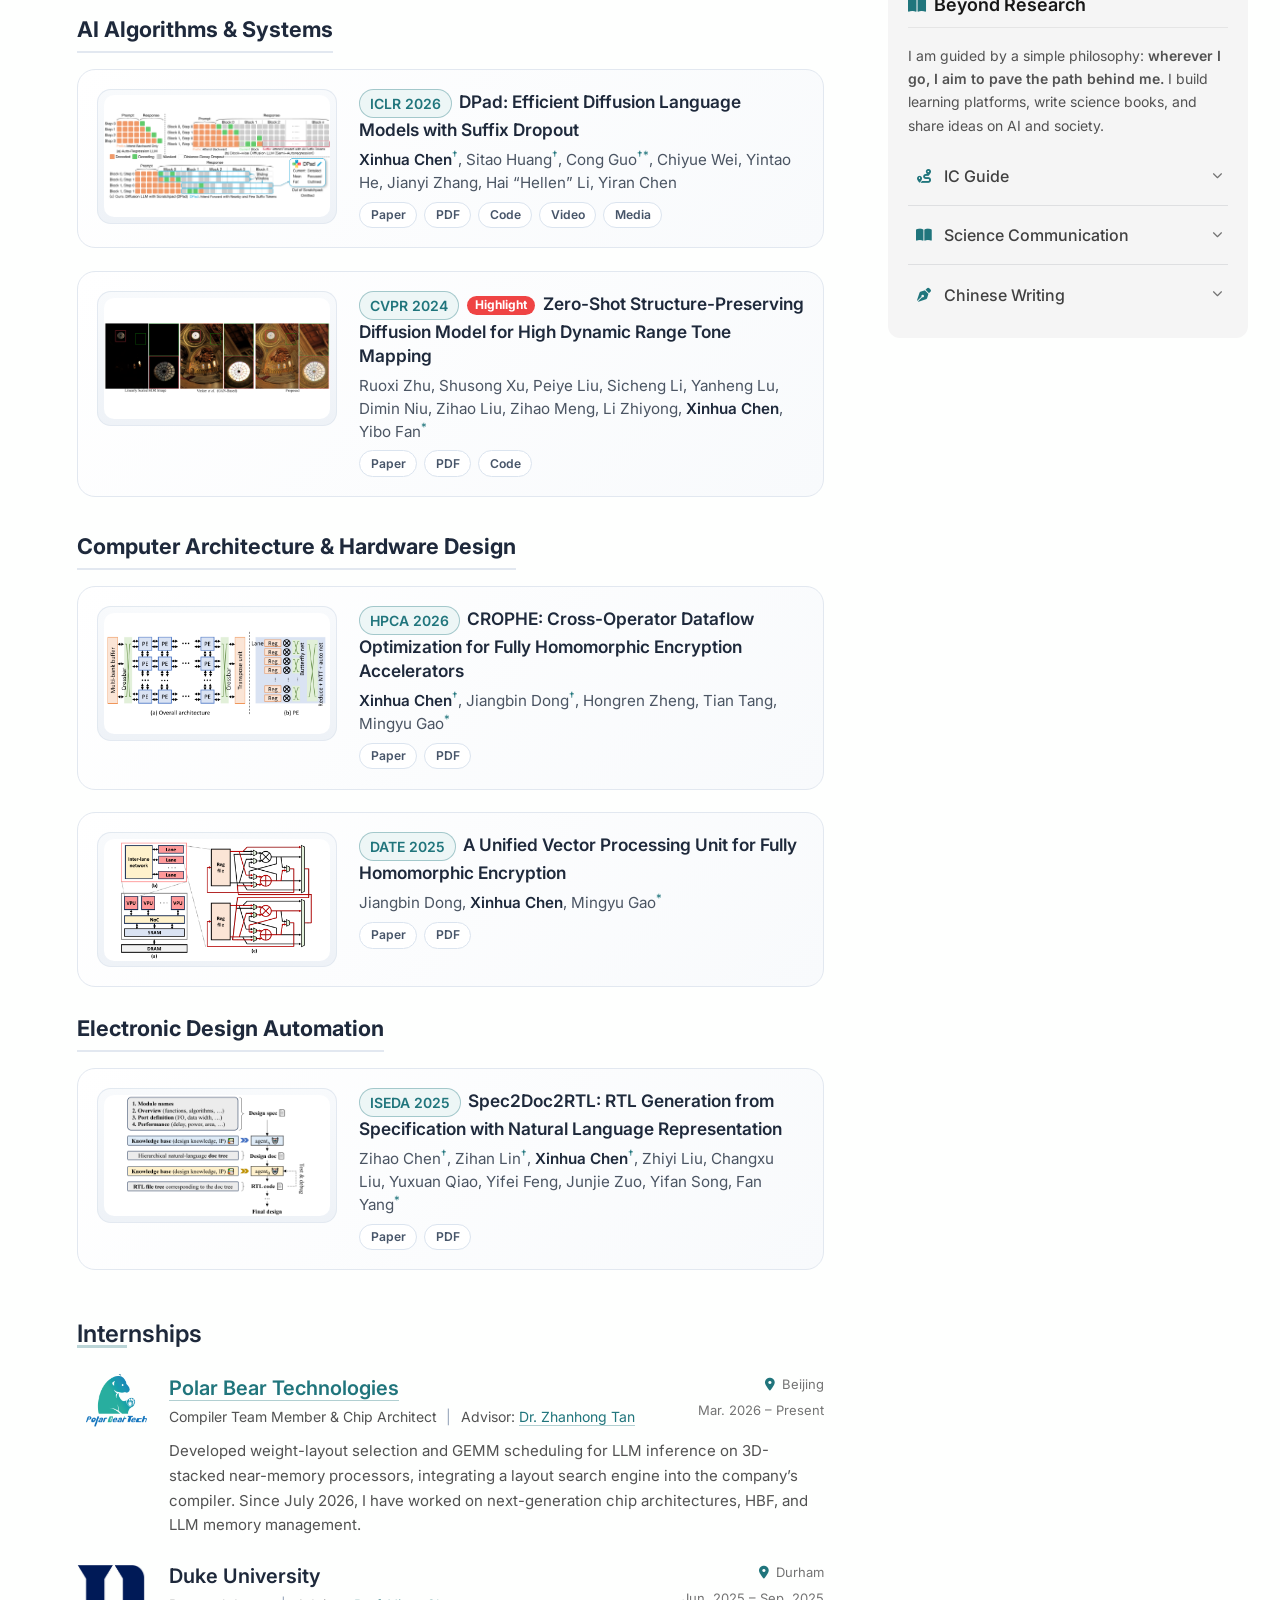
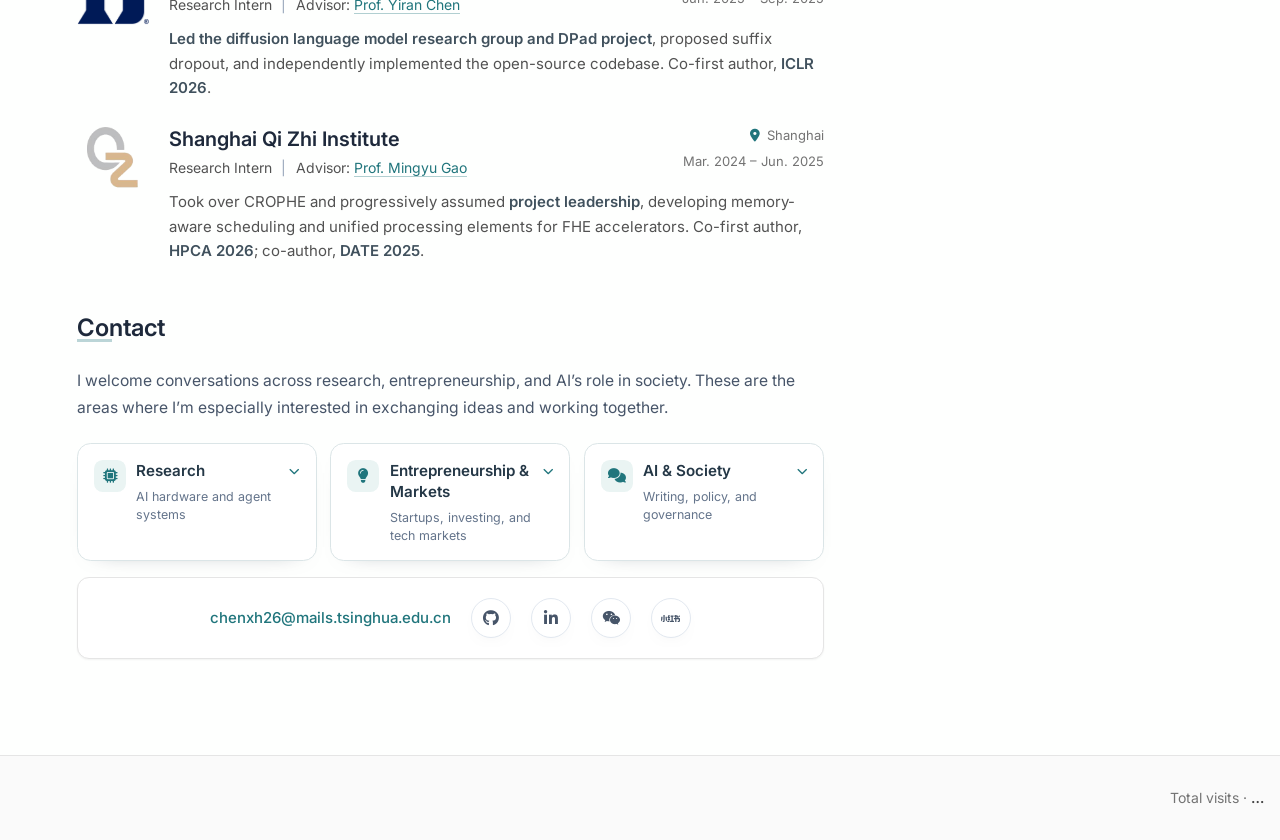
==== commit d9e4d2e3: "Update published website" ====
--- a/site/index.html
+++ b/site/index.html
@@ -338,7 +338,7 @@
     </dialog>
 
     <footer class="border-t border-neutral-200 py-8 mt-12 bg-neutral-50">
-        <div class="max-w-[90rem] mx-auto px-4 text-center text-neutral-500 text-sm">
+        <div class="max-w-[90rem] mx-auto px-4 text-right text-neutral-500 text-sm">
             <p>Total visits <span aria-hidden="true">·</span> <strong id="visit-count" class="text-neutral-700 font-semibold">…</strong></p>
         </div>
     </footer>
